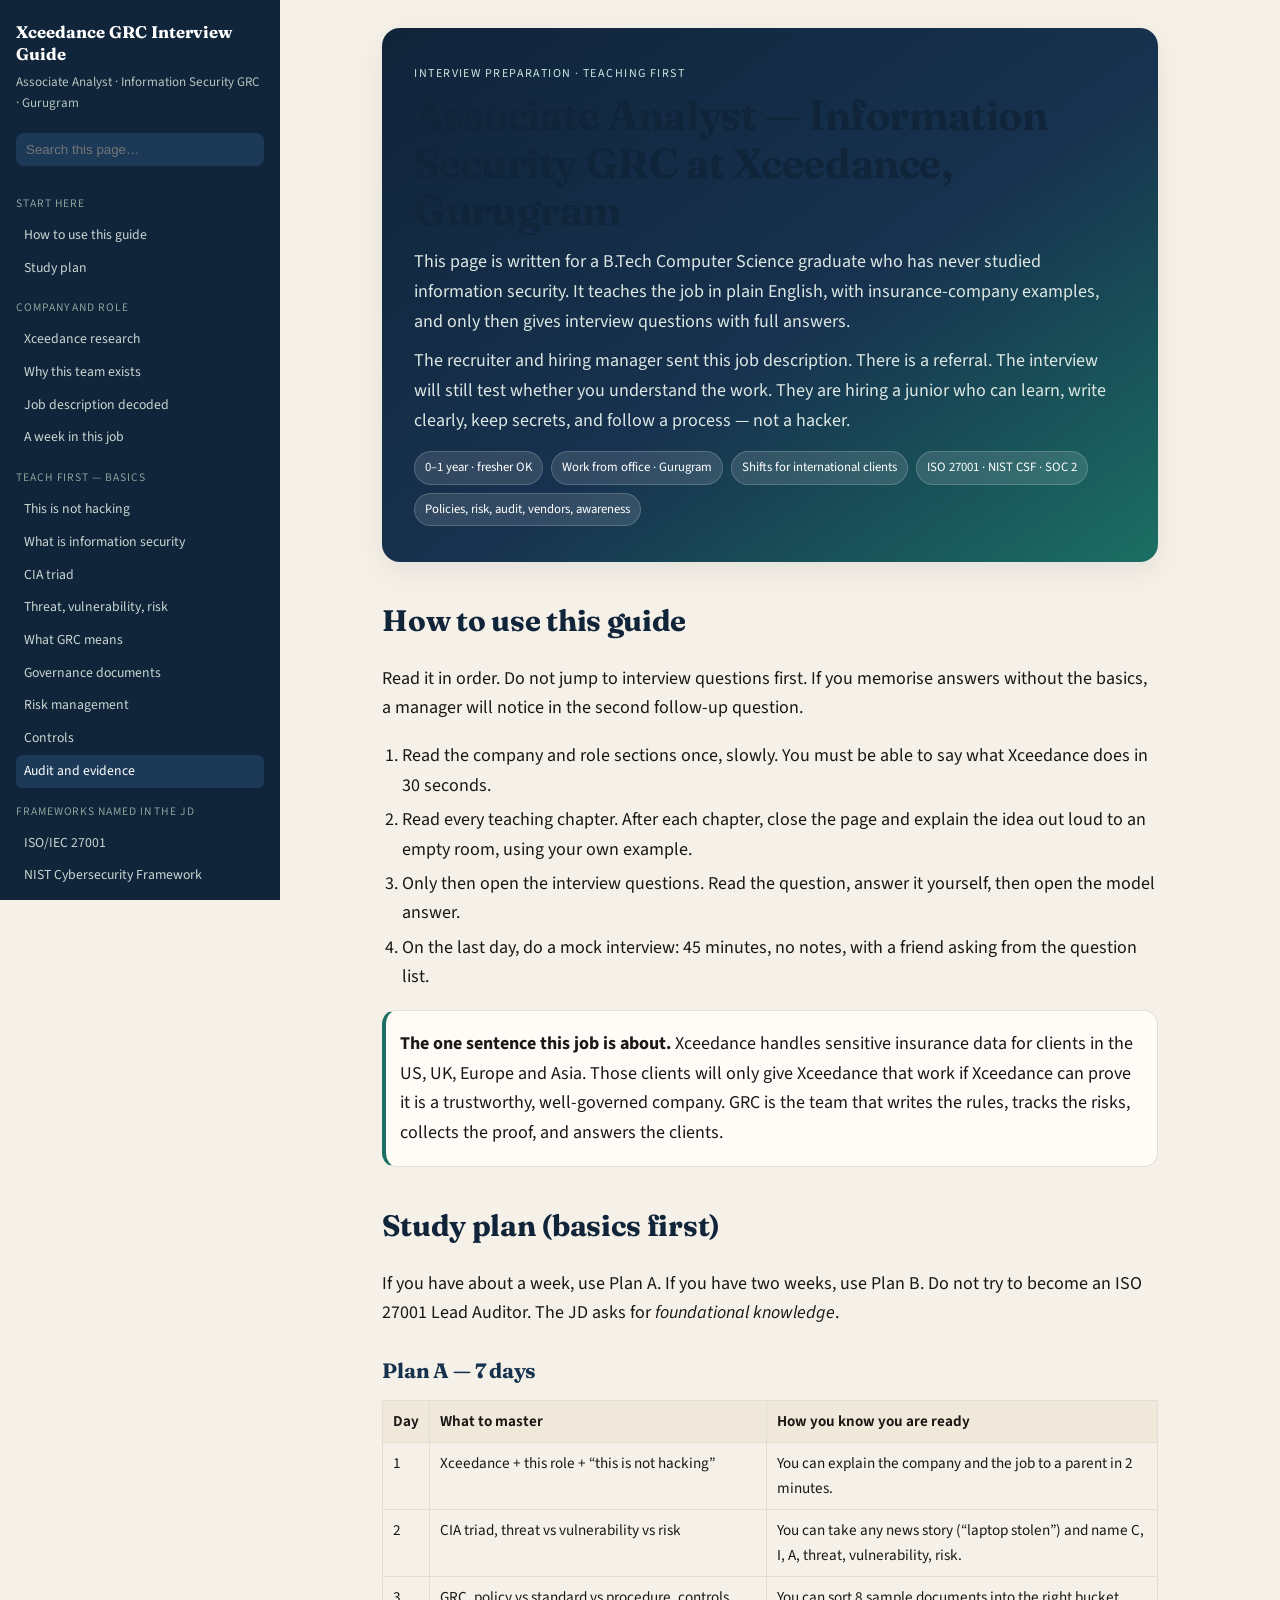
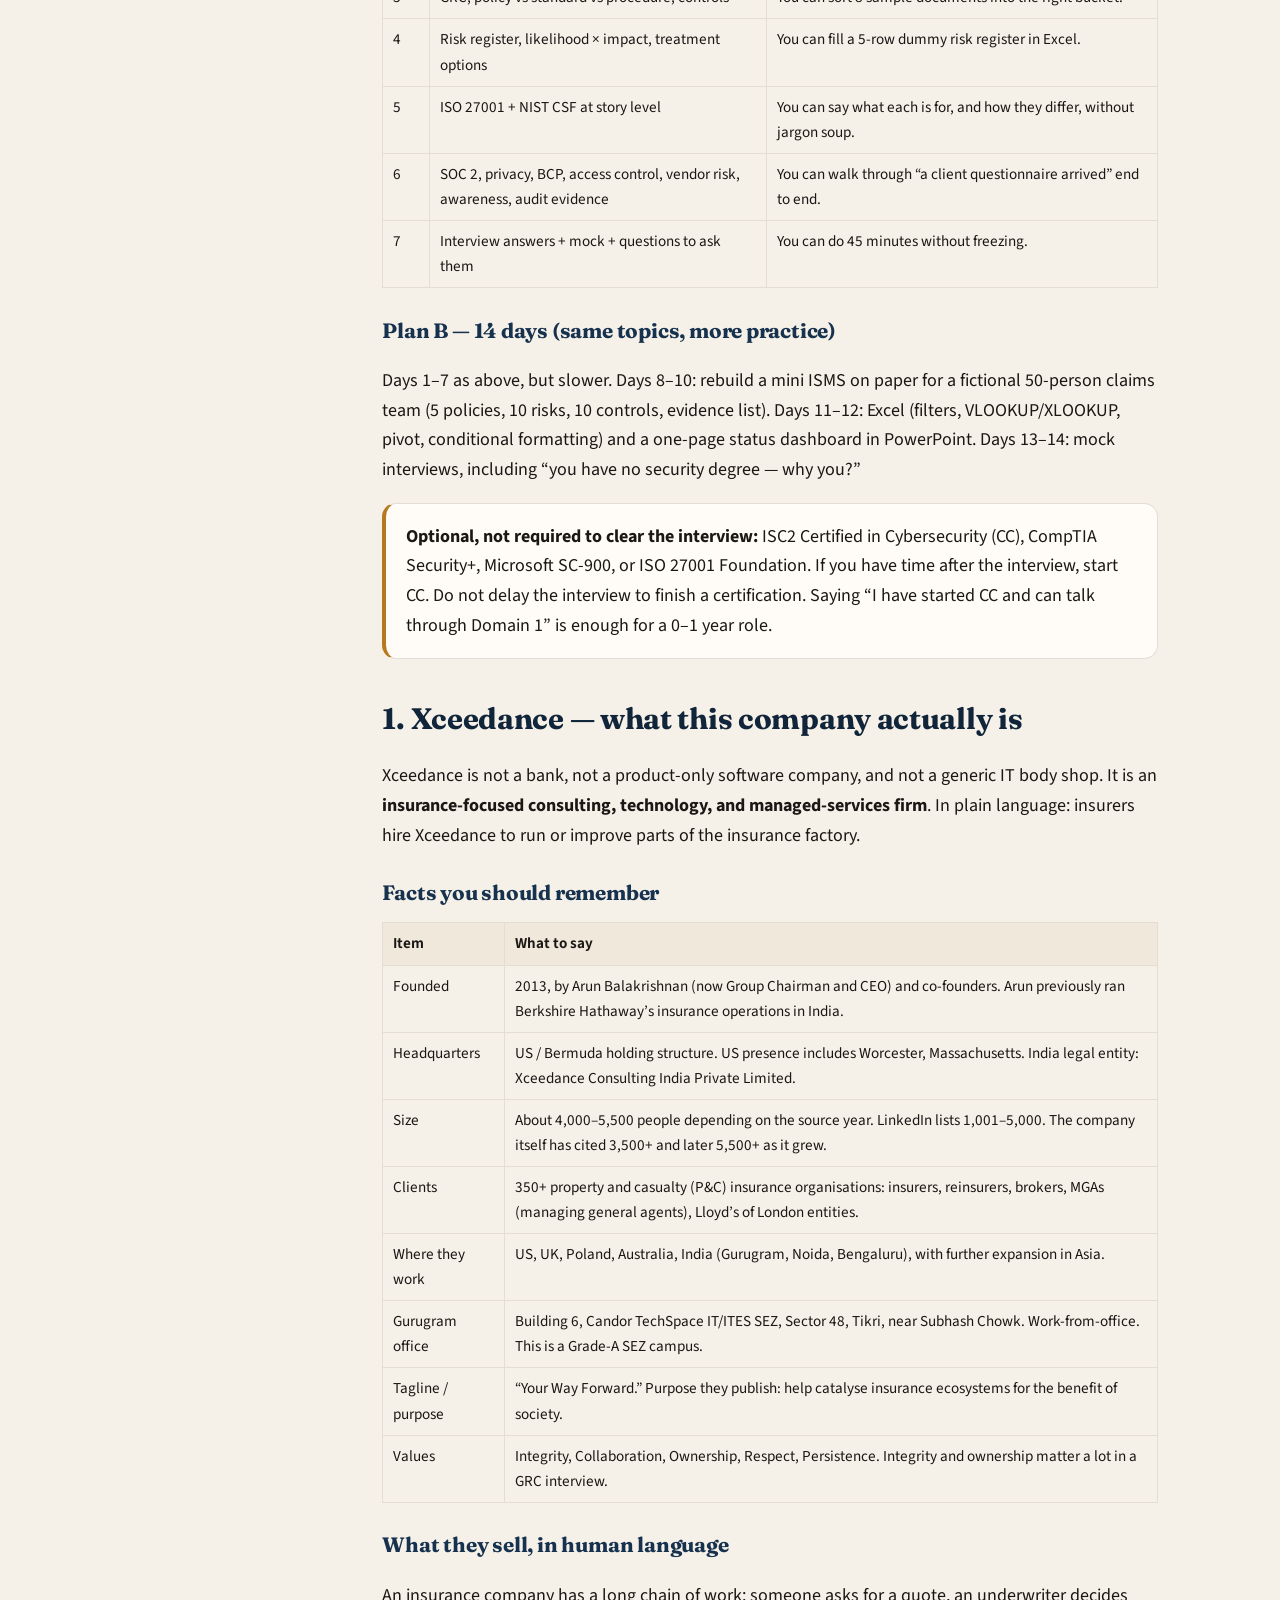
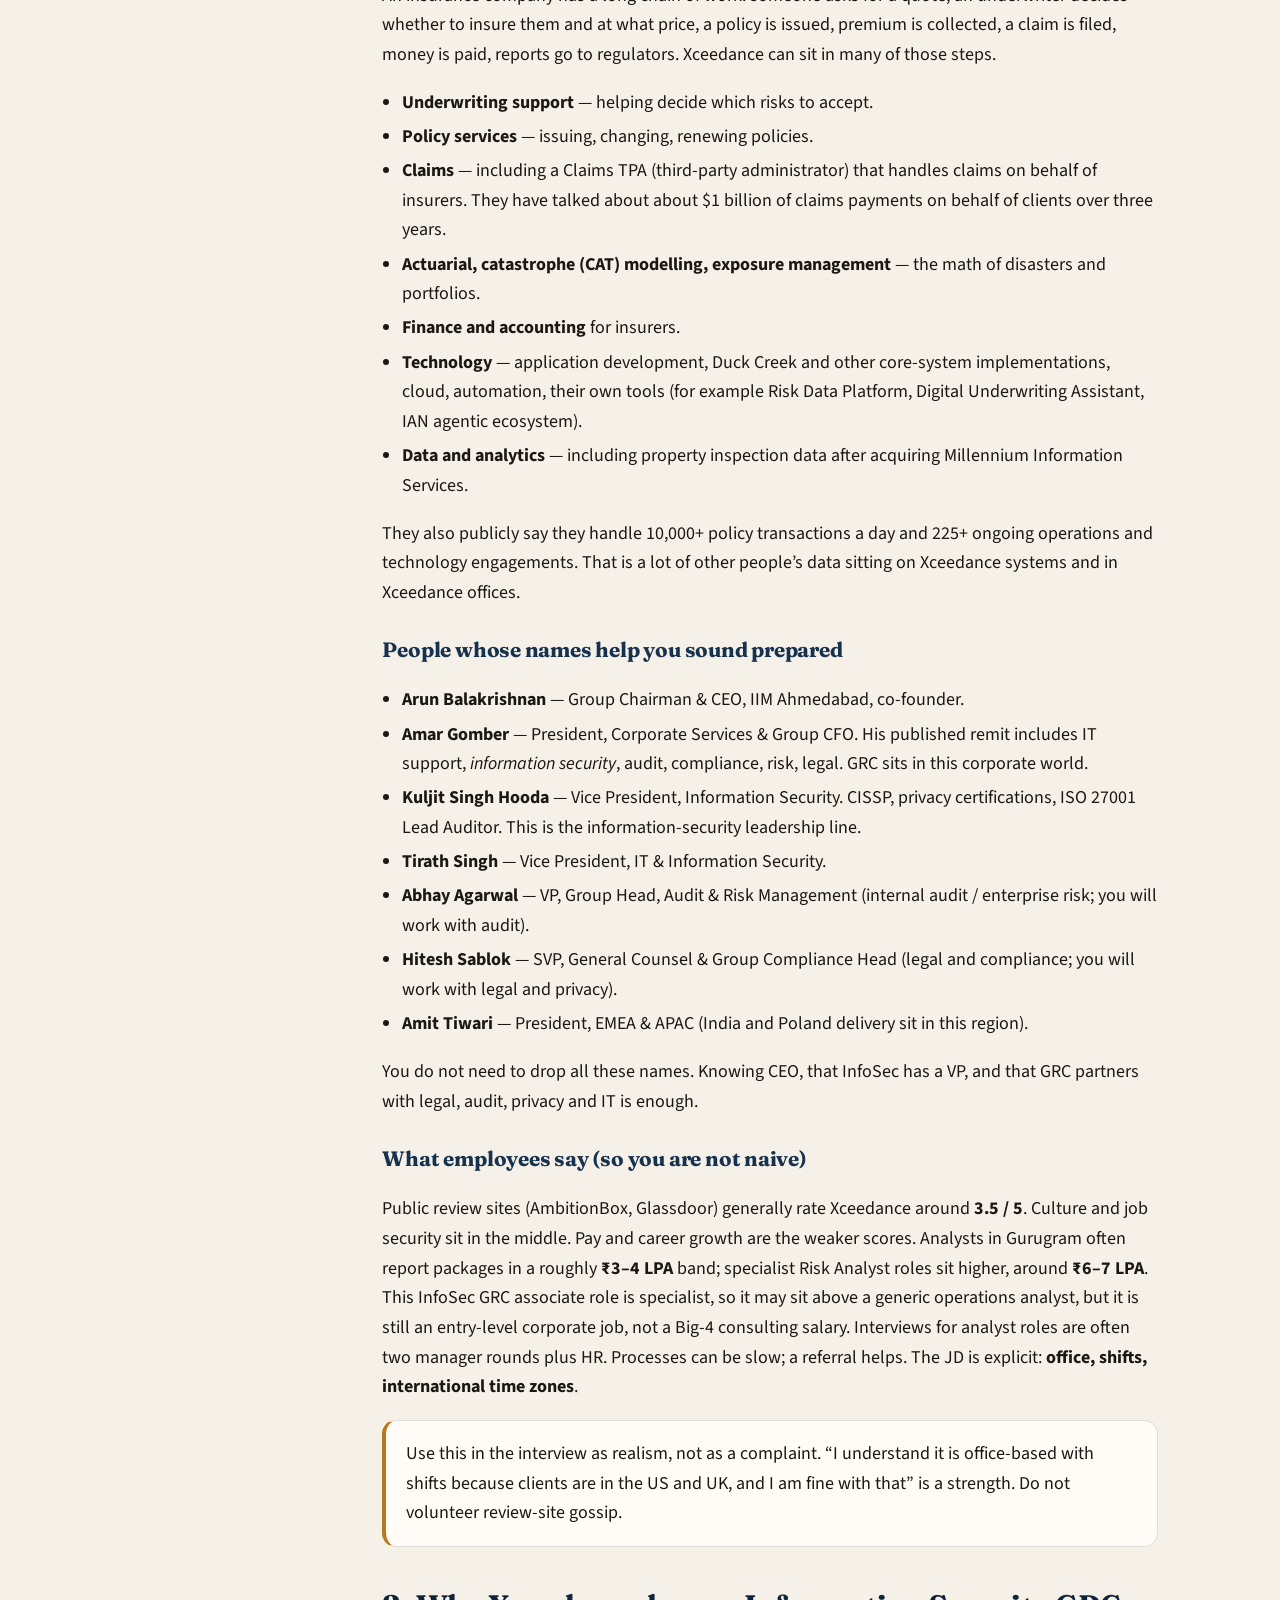
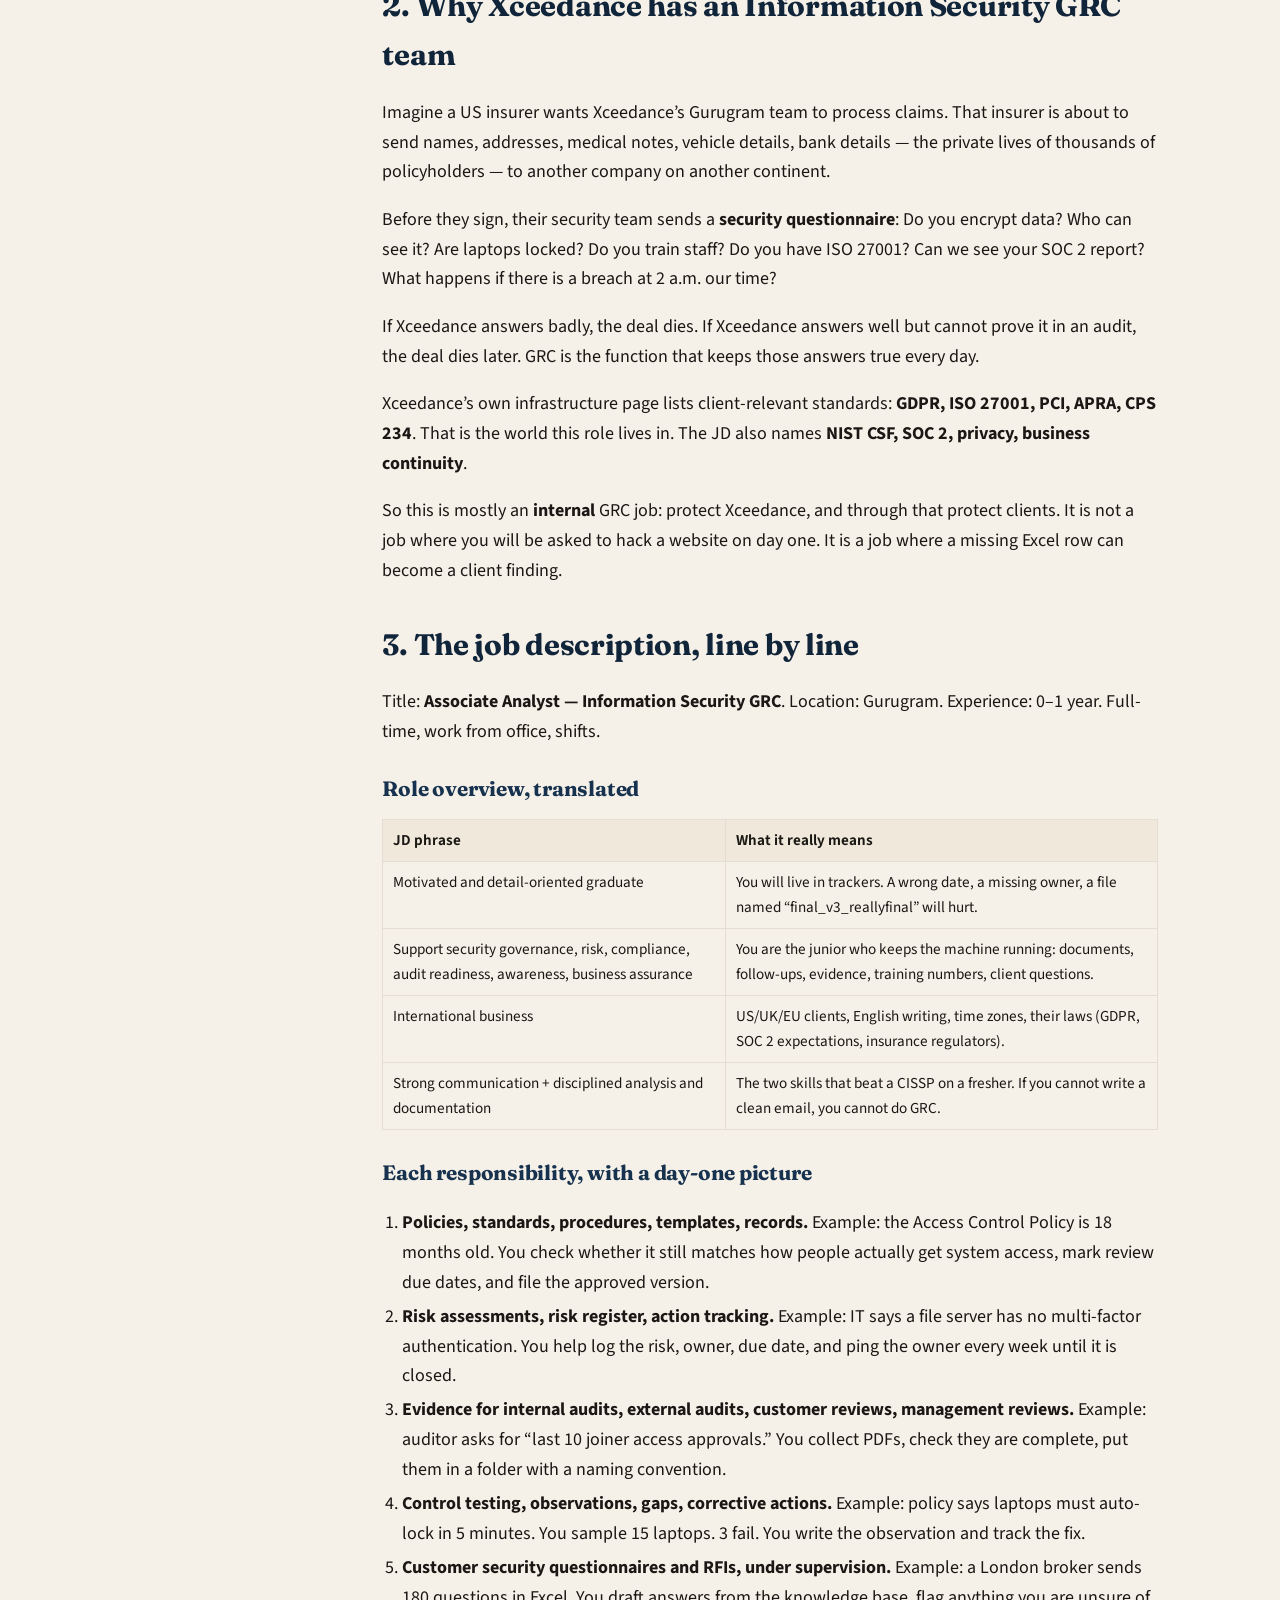
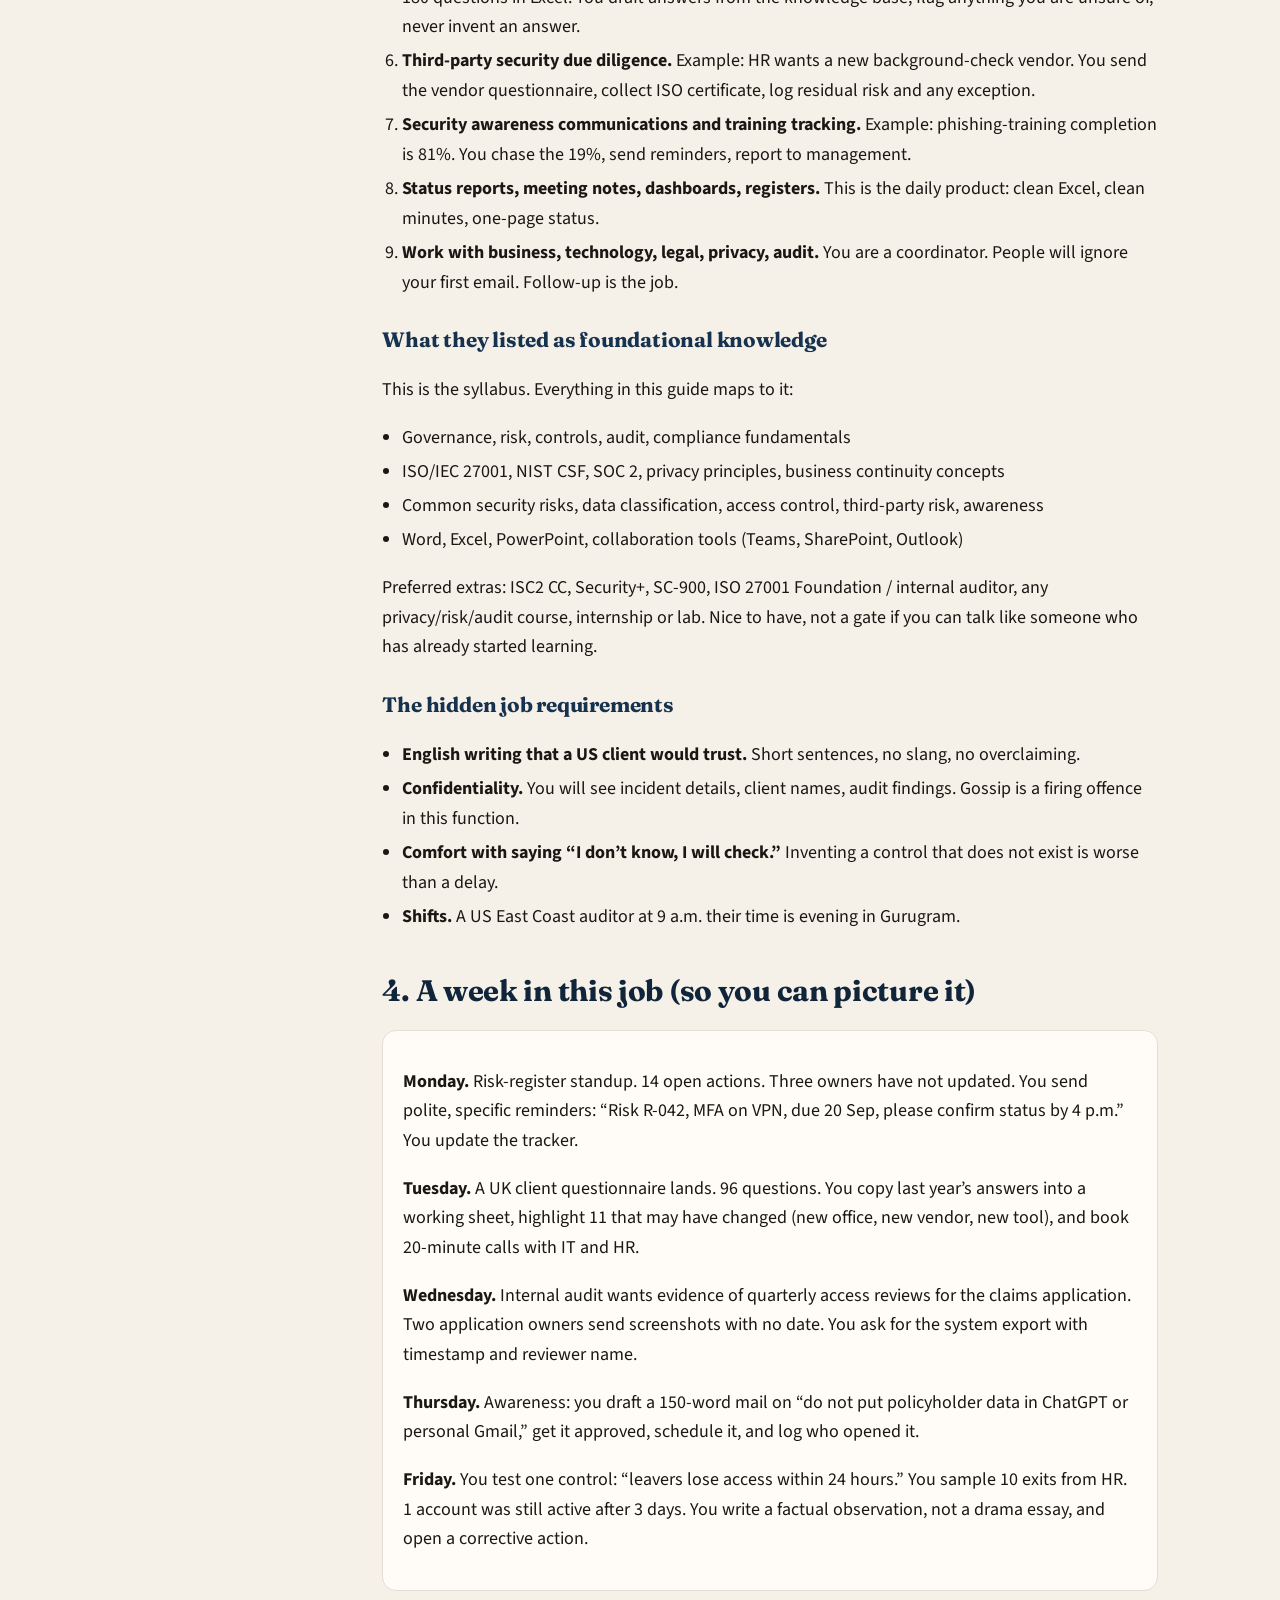
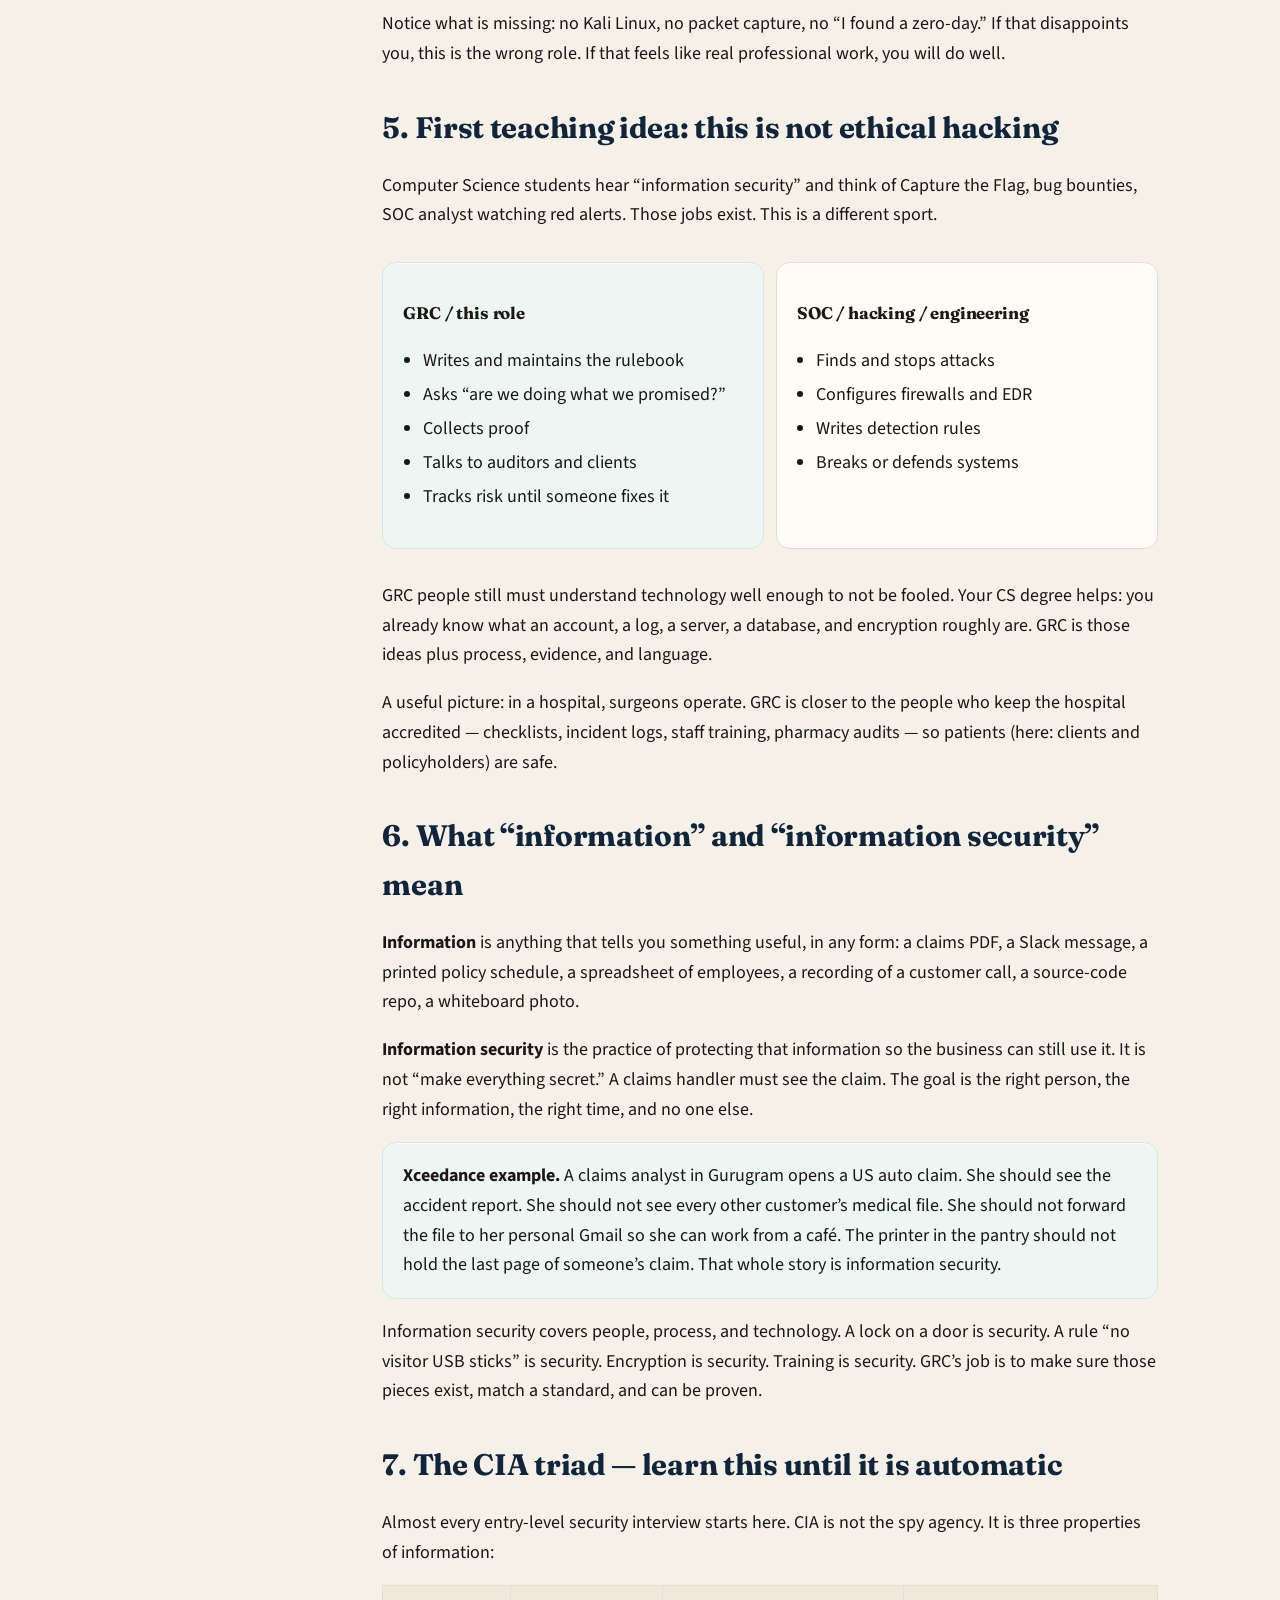
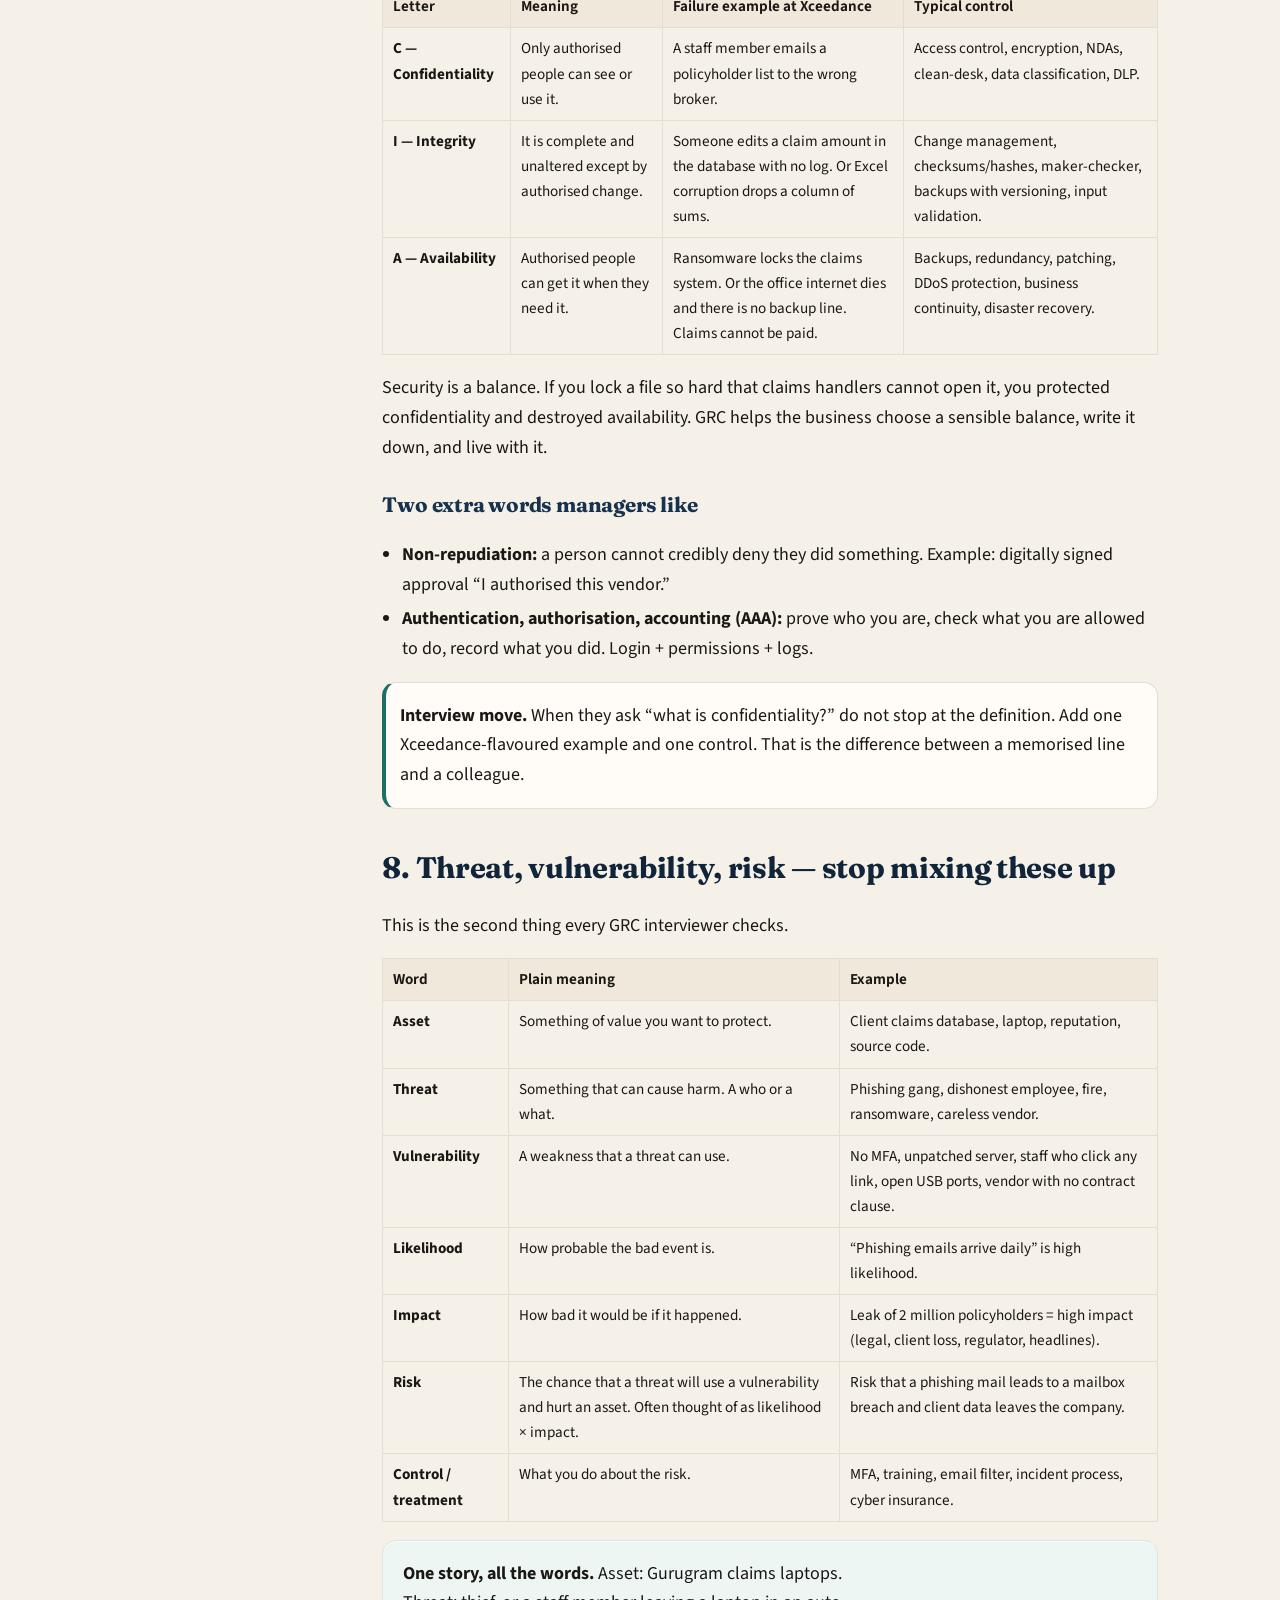
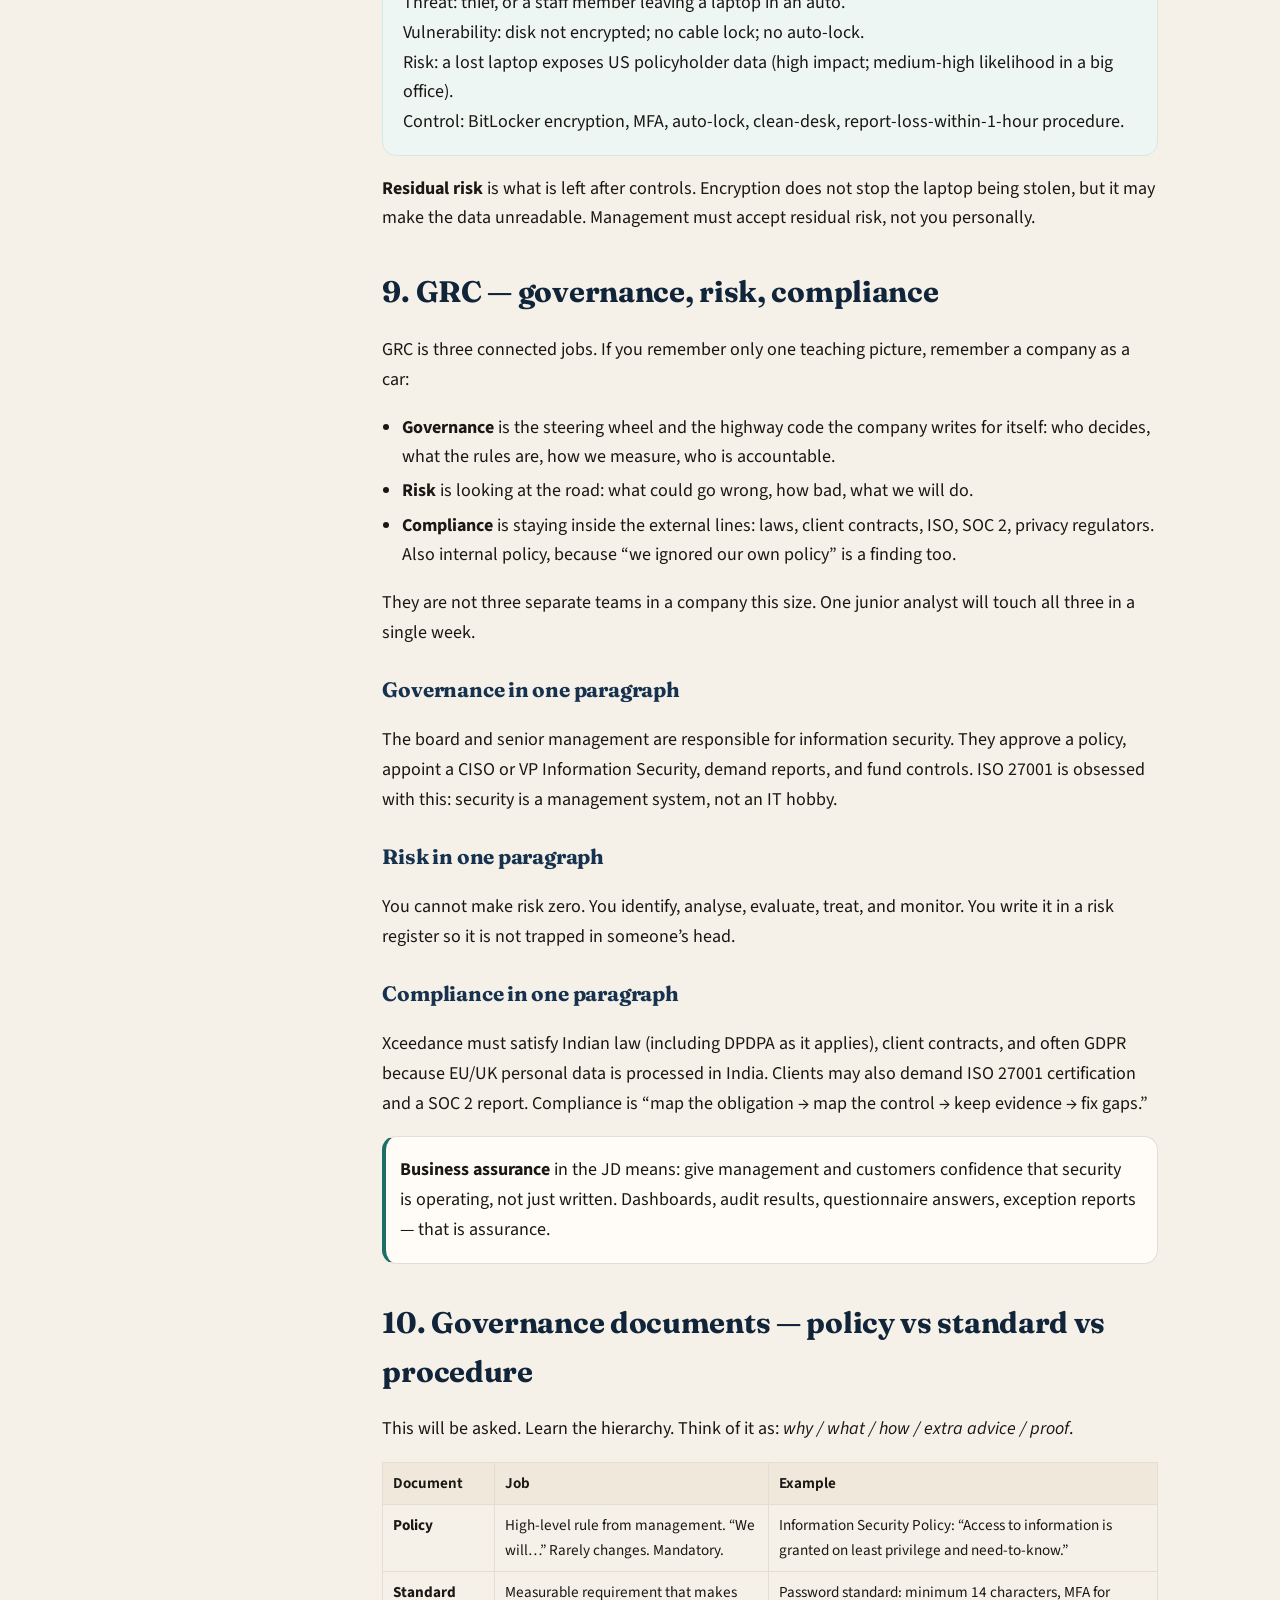
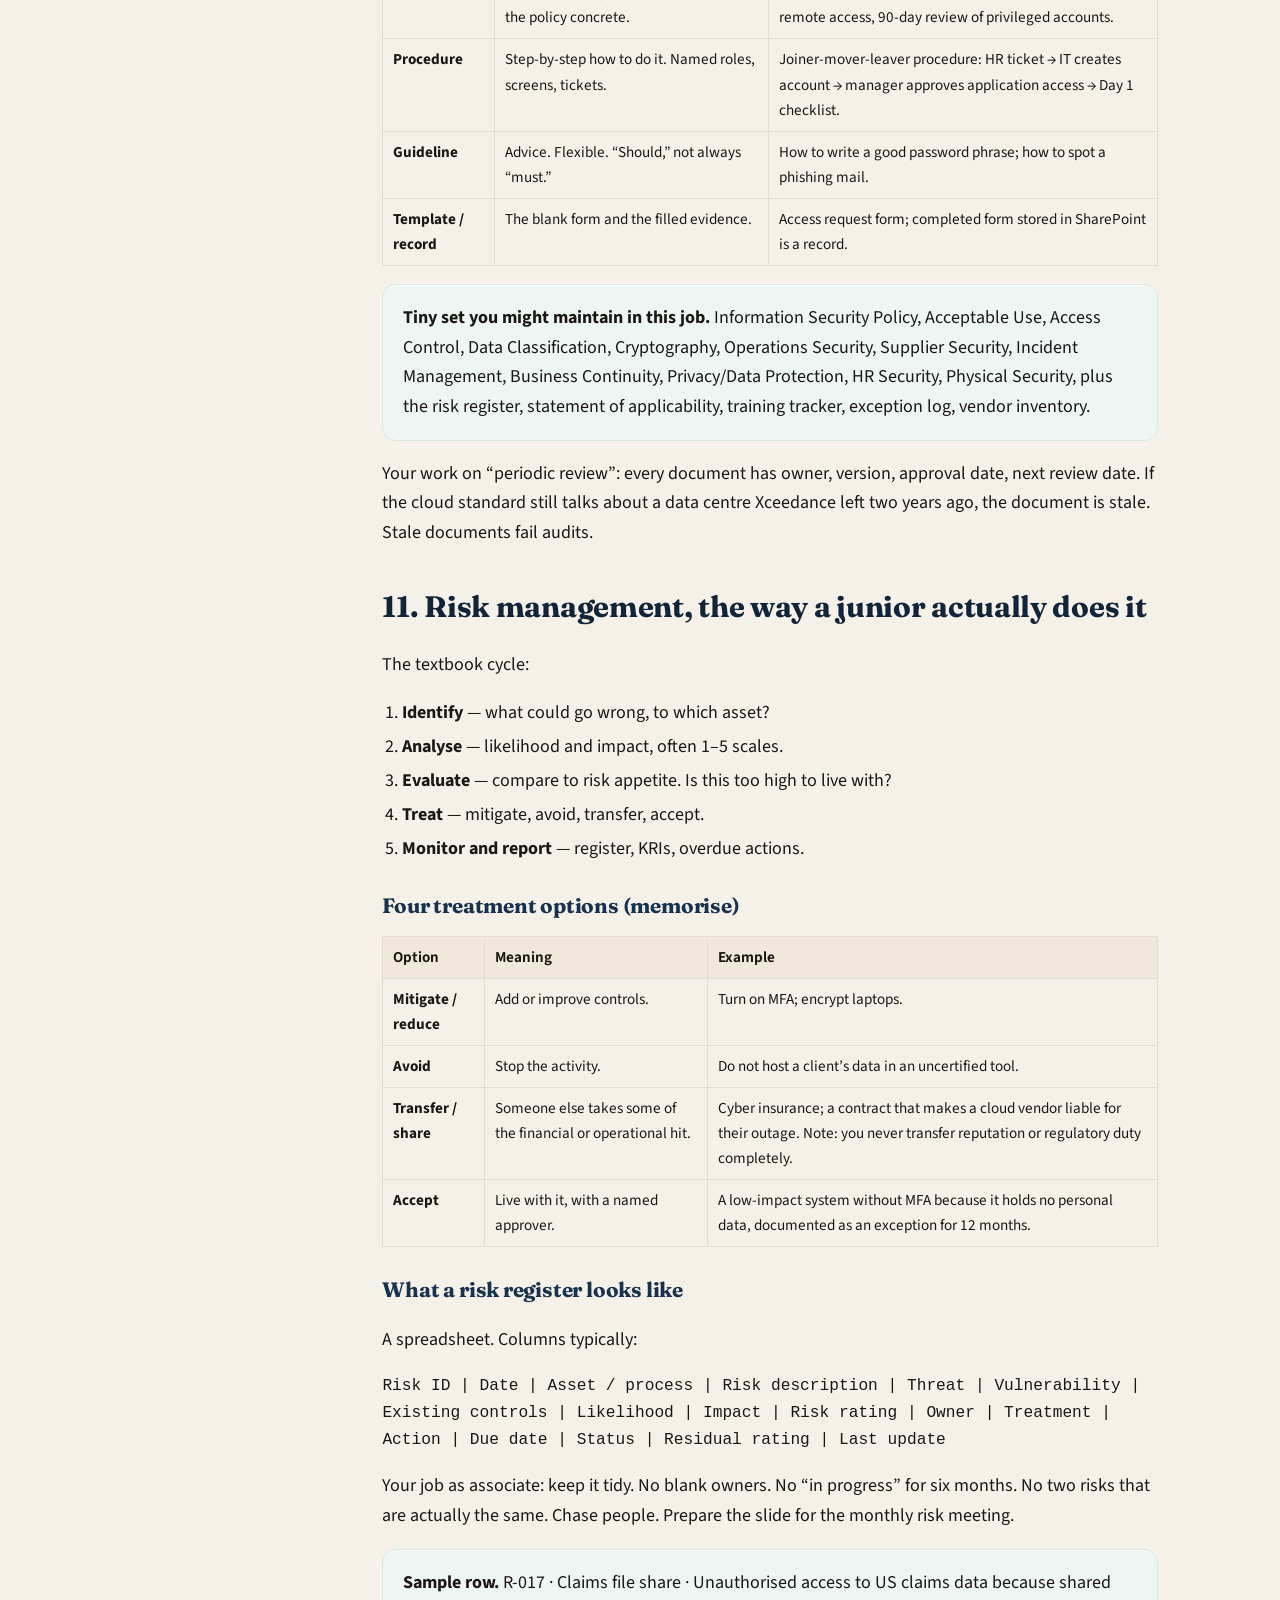
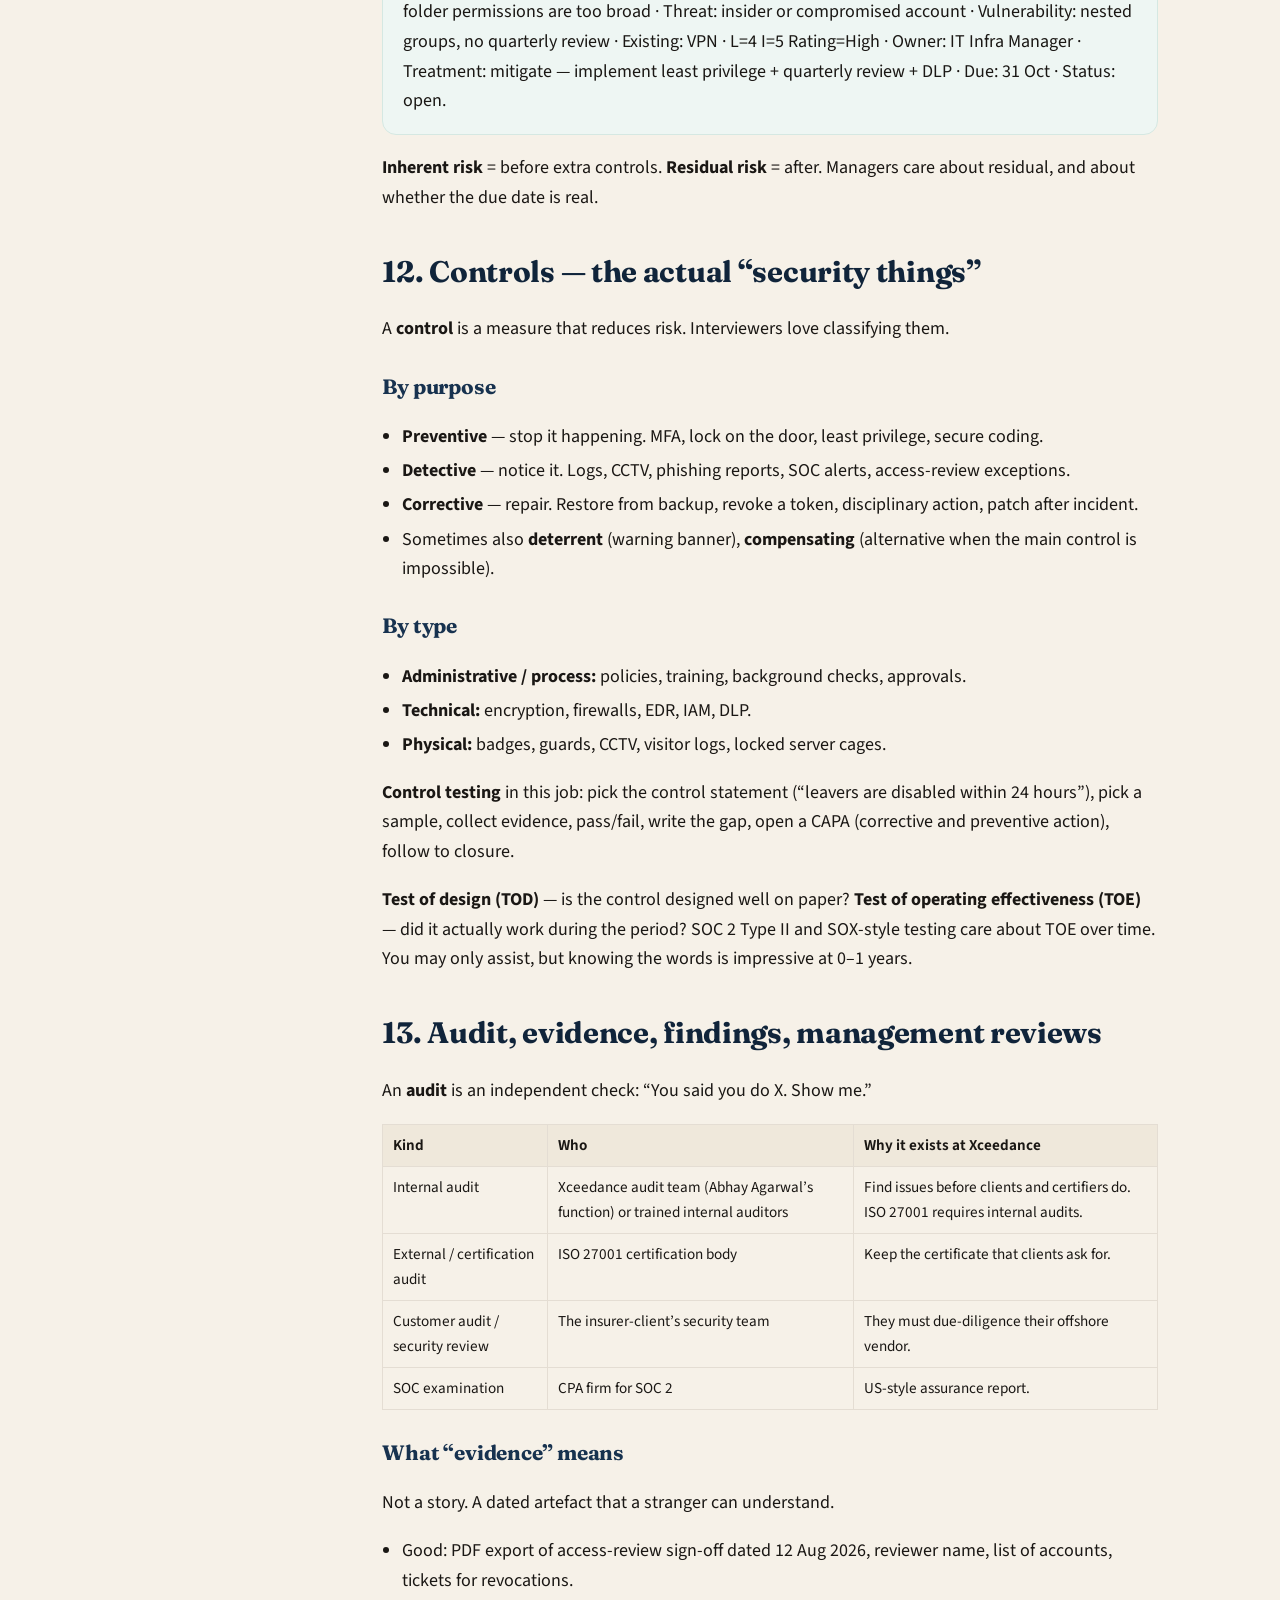
==== index.html @ 8d82adb1 "Add Xceedance InfoSec GRC interview guide for GitHub Pages" ====
<!DOCTYPE html>
<html lang="en">
<head>
<meta charset="utf-8">
<meta name="viewport" content="width=device-width, initial-scale=1">
<title>Xceedance GRC Interview Guide — Associate Analyst, Information Security</title>
<meta name="description" content="A teaching-first interview guide for Xceedance Gurugram Associate Analyst — Information Security GRC. Written for a B.Tech Computer Science graduate with no security background.">
<link rel="preconnect" href="https://fonts.googleapis.com">
<link rel="preconnect" href="https://fonts.gstatic.com" crossorigin>
<link href="https://fonts.googleapis.com/css2?family=Fraunces:opsz,wght@9..144,500;9..144,650;9..144,700&family=Source+Sans+3:ital,wght@0,400;0,500;0,600;0,700;1,400;1,500&display=swap" rel="stylesheet">
<style>
  :root {
    --ink: #1a1714;
    --muted: #5c564e;
    --line: #e4ddd3;
    --paper: #f6f1e8;
    --card: #fffcf7;
    --navy: #10243a;
    --navy-2: #17324f;
    --teal: #1b6f63;
    --teal-d: #14574d;
    --gold: #b7791f;
    --warn: #8a3b16;
    --ok: #1f6b3a;
    --chip: #eef4f2;
    --shadow: 0 10px 30px rgba(16, 36, 58, .08);
  }
  * { box-sizing: border-box; }
  html { scroll-behavior: smooth; }
  body {
    margin: 0;
    color: var(--ink);
    background: var(--paper);
    font-family: "Source Sans 3", system-ui, sans-serif;
    font-size: 18px;
    line-height: 1.65;
  }
  a { color: var(--teal-d); }
  code, .mono { font-family: ui-monospace, SFMono-Regular, Menlo, Consolas, monospace; font-size: .9em; }
  .wrap { display: grid; grid-template-columns: 280px 1fr; min-height: 100vh; }
  nav {
    position: sticky; top: 0; height: 100vh; overflow: auto;
    background: var(--navy); color: #e8efe9; padding: 22px 16px 40px;
  }
  nav h1 { font-family: Fraunces, Georgia, serif; font-size: 1.05rem; line-height: 1.3; margin: 0 0 6px; color: #fff; }
  nav p { margin: 0 0 18px; color: #b7c4c0; font-size: .82rem; }
  nav input {
    width: 100%; padding: 9px 10px; border: 0; border-radius: 8px;
    background: #1c3a58; color: #fff; margin-bottom: 14px;
  }
  nav a { display: block; color: #c9d6d1; text-decoration: none; font-size: .86rem; padding: 5px 8px; border-radius: 6px; }
  nav a:hover, nav a.active { background: #1c3a58; color: #fff; }
  nav .g { margin: 14px 0 6px; font-size: .72rem; letter-spacing: .08em; text-transform: uppercase; color: #8aa39a; }
  main { padding: 28px 8vw 80px; max-width: 980px; }
  .hero {
    background: linear-gradient(145deg, var(--navy), var(--navy-2) 55%, #1b6f63);
    color: #fff; border-radius: 18px; padding: 36px 32px; margin-bottom: 28px; box-shadow: var(--shadow);
  }
  .hero .kicker { letter-spacing: .12em; text-transform: uppercase; font-size: .75rem; color: #c9e6df; }
  .hero h2 { font-family: Fraunces, Georgia, serif; font-weight: 650; font-size: clamp(1.8rem, 4vw, 2.6rem); line-height: 1.15; margin: 8px 0 12px; }
  .hero p { color: #dce7e3; margin: 0 0 10px; }
  .chips { display: flex; flex-wrap: wrap; gap: 8px; margin-top: 16px; }
  .chip { background: rgba(255,255,255,.12); border: 1px solid rgba(255,255,255,.18); color: #fff; padding: 5px 10px; border-radius: 999px; font-size: .8rem; }
  h2, h3, h4 { font-family: Fraunces, Georgia, serif; letter-spacing: -.01em; }
  h2 { font-size: 1.85rem; margin: 2.2rem 0 .6rem; color: var(--navy); }
  h3 { font-size: 1.3rem; margin: 1.6rem 0 .45rem; color: var(--navy-2); }
  h4 { font-size: 1.05rem; margin: 1.2rem 0 .3rem; }
  section { margin-bottom: 8px; }
  .card {
    background: var(--card); border: 1px solid var(--line); border-radius: 14px;
    padding: 18px 20px; margin: 14px 0; box-shadow: 0 1px 0 rgba(255,255,255,.7) inset;
  }
  .callout { border-left: 4px solid var(--teal); padding-left: 14px; }
  .warn { border-left: 4px solid var(--gold); }
  .ex { background: #eef6f3; border: 1px solid #d5e8e2; }
  .bad { background: #fbf1ea; border: 1px solid #f0d7c7; }
  table { width: 100%; border-collapse: collapse; font-size: .95rem; margin: 12px 0 18px; }
  th, td { border: 1px solid var(--line); padding: 8px 10px; text-align: left; vertical-align: top; }
  th { background: #efe8db; font-weight: 650; }
  ul, ol { padding-left: 1.2rem; }
  li { margin: .28rem 0; }
  .qa { border: 1px solid var(--line); border-radius: 12px; background: var(--card); margin: 10px 0; overflow: hidden; }
  .qa summary { cursor: pointer; padding: 12px 16px; font-weight: 650; color: var(--navy); list-style: none; }
  .qa summary::-webkit-details-marker { display: none; }
  .qa summary:before { content: "Q  "; color: var(--teal); font-family: Fraunces, serif; }
  .qa[open] summary { border-bottom: 1px solid var(--line); background: #f3eee5; }
  .qa .a { padding: 12px 16px 16px; }
  .qa .a:before { content: "Answer"; display: block; font-size: .72rem; letter-spacing: .08em; text-transform: uppercase; color: var(--teal); margin-bottom: 6px; font-weight: 700; }
  .why { font-size: .92rem; color: var(--muted); margin-top: 8px; }
  .grid { display: grid; grid-template-columns: 1fr 1fr; gap: 12px; }
  @media (max-width: 980px) {
    .wrap { grid-template-columns: 1fr; }
    nav { position: relative; height: auto; }
    .grid { grid-template-columns: 1fr; }
    main { padding: 20px 18px 60px; }
  }
  .toc-mini a { display: inline-block; margin: 0 10px 8px 0; }
  footer { color: var(--muted); font-size: .85rem; margin-top: 40px; }
  .tag { display: inline-block; background: var(--chip); color: var(--teal-d); font-size: .75rem; font-weight: 650; padding: 2px 8px; border-radius: 999px; margin-right: 6px; }
</style>
</head>
<body>
<div class="wrap">
<nav id="toc">
  <h1>Xceedance GRC Interview Guide</h1>
  <p>Associate Analyst · Information Security GRC · Gurugram</p>
  <input id="q" type="search" placeholder="Search this page…" oninput="filterPage(this.value)">
  <div class="g">Start here</div>
  <a href="#how">How to use this guide</a>
  <a href="#plan">Study plan</a>
  <div class="g">Company and role</div>
  <a href="#company">Xceedance research</a>
  <a href="#why-grc">Why this team exists</a>
  <a href="#jd">Job description decoded</a>
  <a href="#day">A week in this job</a>
  <div class="g">Teach first — basics</div>
  <a href="#not-hacking">This is not hacking</a>
  <a href="#info">What is information security</a>
  <a href="#cia">CIA triad</a>
  <a href="#tvr">Threat, vulnerability, risk</a>
  <a href="#grc">What GRC means</a>
  <a href="#gov">Governance documents</a>
  <a href="#risk">Risk management</a>
  <a href="#controls">Controls</a>
  <a href="#audit">Audit and evidence</a>
  <div class="g">Frameworks named in the JD</div>
  <a href="#iso">ISO/IEC 27001</a>
  <a href="#nist">NIST Cybersecurity Framework</a>
  <a href="#soc2">SOC 2</a>
  <a href="#privacy">Privacy principles</a>
  <a href="#bcp">Business continuity</a>
  <div class="g">Daily GRC work</div>
  <a href="#class">Data classification</a>
  <a href="#access">Access control</a>
  <a href="#tprm">Third-party risk</a>
  <a href="#aware">Security awareness</a>
  <a href="#rfi">Questionnaires and RFIs</a>
  <a href="#excel">Excel, Word, PowerPoint</a>
  <a href="#ins">Insurance 101 for this role</a>
  <div class="g">Then interview</div>
  <a href="#intro">How to introduce yourself</a>
  <a href="#qa-company">Company questions</a>
  <a href="#qa-basics">Basics questions</a>
  <a href="#qa-frameworks">Framework questions</a>
  <a href="#qa-work">Work-scenario questions</a>
  <a href="#qa-behave">Behavioural questions</a>
  <a href="#qa-hr">HR, shifts, location</a>
  <a href="#ask">Questions you should ask</a>
  <a href="#mistakes">Mistakes to avoid</a>
  <a href="#cheat">One-page cheat sheet</a>
</nav>
<main>
<header class="hero">
  <div class="kicker">Interview preparation · teaching first</div>
  <h2>Associate Analyst — Information Security GRC at Xceedance, Gurugram</h2>
  <p>This page is written for a B.Tech Computer Science graduate who has never studied information security. It teaches the job in plain English, with insurance-company examples, and only then gives interview questions with full answers.</p>
  <p>The recruiter and hiring manager sent this job description. There is a referral. The interview will still test whether you understand the work. They are hiring a junior who can learn, write clearly, keep secrets, and follow a process — not a hacker.</p>
  <div class="chips">
    <span class="chip">0–1 year · fresher OK</span>
    <span class="chip">Work from office · Gurugram</span>
    <span class="chip">Shifts for international clients</span>
    <span class="chip">ISO 27001 · NIST CSF · SOC 2</span>
    <span class="chip">Policies, risk, audit, vendors, awareness</span>
  </div>
</header>

<section id="how">
  <h2>How to use this guide</h2>
  <p>Read it in order. Do not jump to interview questions first. If you memorise answers without the basics, a manager will notice in the second follow-up question.</p>
  <ol>
    <li>Read the company and role sections once, slowly. You must be able to say what Xceedance does in 30 seconds.</li>
    <li>Read every teaching chapter. After each chapter, close the page and explain the idea out loud to an empty room, using your own example.</li>
    <li>Only then open the interview questions. Read the question, answer it yourself, then open the model answer.</li>
    <li>On the last day, do a mock interview: 45 minutes, no notes, with a friend asking from the question list.</li>
  </ol>
  <div class="card callout">
    <strong>The one sentence this job is about.</strong>
    Xceedance handles sensitive insurance data for clients in the US, UK, Europe and Asia. Those clients will only give Xceedance that work if Xceedance can prove it is a trustworthy, well-governed company. GRC is the team that writes the rules, tracks the risks, collects the proof, and answers the clients.
  </div>
</section>

<section id="plan">
  <h2>Study plan (basics first)</h2>
  <p>If you have about a week, use Plan A. If you have two weeks, use Plan B. Do not try to become an ISO 27001 Lead Auditor. The JD asks for <em>foundational knowledge</em>.</p>
  <h3>Plan A — 7 days</h3>
  <table>
    <tr><th>Day</th><th>What to master</th><th>How you know you are ready</th></tr>
    <tr><td>1</td><td>Xceedance + this role + “this is not hacking”</td><td>You can explain the company and the job to a parent in 2 minutes.</td></tr>
    <tr><td>2</td><td>CIA triad, threat vs vulnerability vs risk</td><td>You can take any news story (“laptop stolen”) and name C, I, A, threat, vulnerability, risk.</td></tr>
    <tr><td>3</td><td>GRC, policy vs standard vs procedure, controls</td><td>You can sort 8 sample documents into the right bucket.</td></tr>
    <tr><td>4</td><td>Risk register, likelihood × impact, treatment options</td><td>You can fill a 5-row dummy risk register in Excel.</td></tr>
    <tr><td>5</td><td>ISO 27001 + NIST CSF at story level</td><td>You can say what each is for, and how they differ, without jargon soup.</td></tr>
    <tr><td>6</td><td>SOC 2, privacy, BCP, access control, vendor risk, awareness, audit evidence</td><td>You can walk through “a client questionnaire arrived” end to end.</td></tr>
    <tr><td>7</td><td>Interview answers + mock + questions to ask them</td><td>You can do 45 minutes without freezing.</td></tr>
  </table>
  <h3>Plan B — 14 days (same topics, more practice)</h3>
  <p>Days 1–7 as above, but slower. Days 8–10: rebuild a mini ISMS on paper for a fictional 50-person claims team (5 policies, 10 risks, 10 controls, evidence list). Days 11–12: Excel (filters, VLOOKUP/XLOOKUP, pivot, conditional formatting) and a one-page status dashboard in PowerPoint. Days 13–14: mock interviews, including “you have no security degree — why you?”</p>
  <div class="card warn">
    <strong>Optional, not required to clear the interview:</strong> ISC2 Certified in Cybersecurity (CC), CompTIA Security+, Microsoft SC-900, or ISO 27001 Foundation. If you have time after the interview, start CC. Do not delay the interview to finish a certification. Saying “I have started CC and can talk through Domain 1” is enough for a 0–1 year role.
  </div>
</section>

<section id="company">
  <h2>1. Xceedance — what this company actually is</h2>
  <p>Xceedance is not a bank, not a product-only software company, and not a generic IT body shop. It is an <strong>insurance-focused consulting, technology, and managed-services firm</strong>. In plain language: insurers hire Xceedance to run or improve parts of the insurance factory.</p>

  <h3>Facts you should remember</h3>
  <table>
    <tr><th>Item</th><th>What to say</th></tr>
    <tr><td>Founded</td><td>2013, by Arun Balakrishnan (now Group Chairman and CEO) and co-founders. Arun previously ran Berkshire Hathaway’s insurance operations in India.</td></tr>
    <tr><td>Headquarters</td><td>US / Bermuda holding structure. US presence includes Worcester, Massachusetts. India legal entity: Xceedance Consulting India Private Limited.</td></tr>
    <tr><td>Size</td><td>About 4,000–5,500 people depending on the source year. LinkedIn lists 1,001–5,000. The company itself has cited 3,500+ and later 5,500+ as it grew.</td></tr>
    <tr><td>Clients</td><td>350+ property and casualty (P&amp;C) insurance organisations: insurers, reinsurers, brokers, MGAs (managing general agents), Lloyd’s of London entities.</td></tr>
    <tr><td>Where they work</td><td>US, UK, Poland, Australia, India (Gurugram, Noida, Bengaluru), with further expansion in Asia.</td></tr>
    <tr><td>Gurugram office</td><td>Building 6, Candor TechSpace IT/ITES SEZ, Sector 48, Tikri, near Subhash Chowk. Work-from-office. This is a Grade-A SEZ campus.</td></tr>
    <tr><td>Tagline / purpose</td><td>“Your Way Forward.” Purpose they publish: help catalyse insurance ecosystems for the benefit of society.</td></tr>
    <tr><td>Values</td><td>Integrity, Collaboration, Ownership, Respect, Persistence. Integrity and ownership matter a lot in a GRC interview.</td></tr>
  </table>

  <h3>What they sell, in human language</h3>
  <p>An insurance company has a long chain of work: someone asks for a quote, an underwriter decides whether to insure them and at what price, a policy is issued, premium is collected, a claim is filed, money is paid, reports go to regulators. Xceedance can sit in many of those steps.</p>
  <ul>
    <li><strong>Underwriting support</strong> — helping decide which risks to accept.</li>
    <li><strong>Policy services</strong> — issuing, changing, renewing policies.</li>
    <li><strong>Claims</strong> — including a Claims TPA (third-party administrator) that handles claims on behalf of insurers. They have talked about about $1 billion of claims payments on behalf of clients over three years.</li>
    <li><strong>Actuarial, catastrophe (CAT) modelling, exposure management</strong> — the math of disasters and portfolios.</li>
    <li><strong>Finance and accounting</strong> for insurers.</li>
    <li><strong>Technology</strong> — application development, Duck Creek and other core-system implementations, cloud, automation, their own tools (for example Risk Data Platform, Digital Underwriting Assistant, IAN agentic ecosystem).</li>
    <li><strong>Data and analytics</strong> — including property inspection data after acquiring Millennium Information Services.</li>
  </ul>
  <p>They also publicly say they handle 10,000+ policy transactions a day and 225+ ongoing operations and technology engagements. That is a lot of other people’s data sitting on Xceedance systems and in Xceedance offices.</p>

  <h3>People whose names help you sound prepared</h3>
  <ul>
    <li><strong>Arun Balakrishnan</strong> — Group Chairman &amp; CEO, IIM Ahmedabad, co-founder.</li>
    <li><strong>Amar Gomber</strong> — President, Corporate Services &amp; Group CFO. His published remit includes IT support, <em>information security</em>, audit, compliance, risk, legal. GRC sits in this corporate world.</li>
    <li><strong>Kuljit Singh Hooda</strong> — Vice President, Information Security. CISSP, privacy certifications, ISO 27001 Lead Auditor. This is the information-security leadership line.</li>
    <li><strong>Tirath Singh</strong> — Vice President, IT &amp; Information Security.</li>
    <li><strong>Abhay Agarwal</strong> — VP, Group Head, Audit &amp; Risk Management (internal audit / enterprise risk; you will work with audit).</li>
    <li><strong>Hitesh Sablok</strong> — SVP, General Counsel &amp; Group Compliance Head (legal and compliance; you will work with legal and privacy).</li>
    <li><strong>Amit Tiwari</strong> — President, EMEA &amp; APAC (India and Poland delivery sit in this region).</li>
  </ul>
  <p>You do not need to drop all these names. Knowing CEO, that InfoSec has a VP, and that GRC partners with legal, audit, privacy and IT is enough.</p>

  <h3>What employees say (so you are not naive)</h3>
  <p>Public review sites (AmbitionBox, Glassdoor) generally rate Xceedance around <strong>3.5 / 5</strong>. Culture and job security sit in the middle. Pay and career growth are the weaker scores. Analysts in Gurugram often report packages in a roughly <strong>₹3–4 LPA</strong> band; specialist Risk Analyst roles sit higher, around <strong>₹6–7 LPA</strong>. This InfoSec GRC associate role is specialist, so it may sit above a generic operations analyst, but it is still an entry-level corporate job, not a Big-4 consulting salary. Interviews for analyst roles are often two manager rounds plus HR. Processes can be slow; a referral helps. The JD is explicit: <strong>office, shifts, international time zones</strong>.</p>
  <div class="card warn">
    Use this in the interview as realism, not as a complaint. “I understand it is office-based with shifts because clients are in the US and UK, and I am fine with that” is a strength. Do not volunteer review-site gossip.
  </div>
</section>

<section id="why-grc">
  <h2>2. Why Xceedance has an Information Security GRC team</h2>
  <p>Imagine a US insurer wants Xceedance’s Gurugram team to process claims. That insurer is about to send names, addresses, medical notes, vehicle details, bank details — the private lives of thousands of policyholders — to another company on another continent.</p>
  <p>Before they sign, their security team sends a <strong>security questionnaire</strong>: Do you encrypt data? Who can see it? Are laptops locked? Do you train staff? Do you have ISO 27001? Can we see your SOC 2 report? What happens if there is a breach at 2 a.m. our time?</p>
  <p>If Xceedance answers badly, the deal dies. If Xceedance answers well but cannot prove it in an audit, the deal dies later. GRC is the function that keeps those answers true every day.</p>
  <p>Xceedance’s own infrastructure page lists client-relevant standards: <strong>GDPR, ISO 27001, PCI, APRA, CPS 234</strong>. That is the world this role lives in. The JD also names <strong>NIST CSF, SOC 2, privacy, business continuity</strong>.</p>
  <p>So this is mostly an <strong>internal</strong> GRC job: protect Xceedance, and through that protect clients. It is not a job where you will be asked to hack a website on day one. It is a job where a missing Excel row can become a client finding.</p>
</section>

<section id="jd">
  <h2>3. The job description, line by line</h2>
  <p>Title: <strong>Associate Analyst — Information Security GRC</strong>. Location: Gurugram. Experience: 0–1 year. Full-time, work from office, shifts.</p>

  <h3>Role overview, translated</h3>
  <table>
    <tr><th>JD phrase</th><th>What it really means</th></tr>
    <tr><td>Motivated and detail-oriented graduate</td><td>You will live in trackers. A wrong date, a missing owner, a file named “final_v3_reallyfinal” will hurt.</td></tr>
    <tr><td>Support security governance, risk, compliance, audit readiness, awareness, business assurance</td><td>You are the junior who keeps the machine running: documents, follow-ups, evidence, training numbers, client questions.</td></tr>
    <tr><td>International business</td><td>US/UK/EU clients, English writing, time zones, their laws (GDPR, SOC 2 expectations, insurance regulators).</td></tr>
    <tr><td>Strong communication + disciplined analysis and documentation</td><td>The two skills that beat a CISSP on a fresher. If you cannot write a clean email, you cannot do GRC.</td></tr>
  </table>

  <h3>Each responsibility, with a day-one picture</h3>
  <ol>
    <li><strong>Policies, standards, procedures, templates, records.</strong> Example: the Access Control Policy is 18 months old. You check whether it still matches how people actually get system access, mark review due dates, and file the approved version.</li>
    <li><strong>Risk assessments, risk register, action tracking.</strong> Example: IT says a file server has no multi-factor authentication. You help log the risk, owner, due date, and ping the owner every week until it is closed.</li>
    <li><strong>Evidence for internal audits, external audits, customer reviews, management reviews.</strong> Example: auditor asks for “last 10 joiner access approvals.” You collect PDFs, check they are complete, put them in a folder with a naming convention.</li>
    <li><strong>Control testing, observations, gaps, corrective actions.</strong> Example: policy says laptops must auto-lock in 5 minutes. You sample 15 laptops. 3 fail. You write the observation and track the fix.</li>
    <li><strong>Customer security questionnaires and RFIs, under supervision.</strong> Example: a London broker sends 180 questions in Excel. You draft answers from the knowledge base, flag anything you are unsure of, never invent an answer.</li>
    <li><strong>Third-party security due diligence.</strong> Example: HR wants a new background-check vendor. You send the vendor questionnaire, collect ISO certificate, log residual risk and any exception.</li>
    <li><strong>Security awareness communications and training tracking.</strong> Example: phishing-training completion is 81%. You chase the 19%, send reminders, report to management.</li>
    <li><strong>Status reports, meeting notes, dashboards, registers.</strong> This is the daily product: clean Excel, clean minutes, one-page status.</li>
    <li><strong>Work with business, technology, legal, privacy, audit.</strong> You are a coordinator. People will ignore your first email. Follow-up is the job.</li>
  </ol>

  <h3>What they listed as foundational knowledge</h3>
  <p>This is the syllabus. Everything in this guide maps to it:</p>
  <ul>
    <li>Governance, risk, controls, audit, compliance fundamentals</li>
    <li>ISO/IEC 27001, NIST CSF, SOC 2, privacy principles, business continuity concepts</li>
    <li>Common security risks, data classification, access control, third-party risk, awareness</li>
    <li>Word, Excel, PowerPoint, collaboration tools (Teams, SharePoint, Outlook)</li>
  </ul>
  <p>Preferred extras: ISC2 CC, Security+, SC-900, ISO 27001 Foundation / internal auditor, any privacy/risk/audit course, internship or lab. Nice to have, not a gate if you can talk like someone who has already started learning.</p>

  <h3>The hidden job requirements</h3>
  <ul>
    <li><strong>English writing that a US client would trust.</strong> Short sentences, no slang, no overclaiming.</li>
    <li><strong>Confidentiality.</strong> You will see incident details, client names, audit findings. Gossip is a firing offence in this function.</li>
    <li><strong>Comfort with saying “I don’t know, I will check.”</strong> Inventing a control that does not exist is worse than a delay.</li>
    <li><strong>Shifts.</strong> A US East Coast auditor at 9 a.m. their time is evening in Gurugram.</li>
  </ul>
</section>

<section id="day">
  <h2>4. A week in this job (so you can picture it)</h2>
  <div class="card">
    <p><strong>Monday.</strong> Risk-register standup. 14 open actions. Three owners have not updated. You send polite, specific reminders: “Risk R-042, MFA on VPN, due 20 Sep, please confirm status by 4 p.m.” You update the tracker.</p>
    <p><strong>Tuesday.</strong> A UK client questionnaire lands. 96 questions. You copy last year’s answers into a working sheet, highlight 11 that may have changed (new office, new vendor, new tool), and book 20-minute calls with IT and HR.</p>
    <p><strong>Wednesday.</strong> Internal audit wants evidence of quarterly access reviews for the claims application. Two application owners send screenshots with no date. You ask for the system export with timestamp and reviewer name.</p>
    <p><strong>Thursday.</strong> Awareness: you draft a 150-word mail on “do not put policyholder data in ChatGPT or personal Gmail,” get it approved, schedule it, and log who opened it.</p>
    <p><strong>Friday.</strong> You test one control: “leavers lose access within 24 hours.” You sample 10 exits from HR. 1 account was still active after 3 days. You write a factual observation, not a drama essay, and open a corrective action.</p>
  </div>
  <p>Notice what is missing: no Kali Linux, no packet capture, no “I found a zero-day.” If that disappoints you, this is the wrong role. If that feels like real professional work, you will do well.</p>
</section>

<section id="not-hacking">
  <h2>5. First teaching idea: this is not ethical hacking</h2>
  <p>Computer Science students hear “information security” and think of Capture the Flag, bug bounties, SOC analyst watching red alerts. Those jobs exist. This is a different sport.</p>
  <div class="grid">
    <div class="card ex">
      <h4>GRC / this role</h4>
      <ul>
        <li>Writes and maintains the rulebook</li>
        <li>Asks “are we doing what we promised?”</li>
        <li>Collects proof</li>
        <li>Talks to auditors and clients</li>
        <li>Tracks risk until someone fixes it</li>
      </ul>
    </div>
    <div class="card">
      <h4>SOC / hacking / engineering</h4>
      <ul>
        <li>Finds and stops attacks</li>
        <li>Configures firewalls and EDR</li>
        <li>Writes detection rules</li>
        <li>Breaks or defends systems</li>
      </ul>
    </div>
  </div>
  <p>GRC people still must understand technology well enough to not be fooled. Your CS degree helps: you already know what an account, a log, a server, a database, and encryption roughly are. GRC is those ideas plus process, evidence, and language.</p>
  <p>A useful picture: in a hospital, surgeons operate. GRC is closer to the people who keep the hospital accredited — checklists, incident logs, staff training, pharmacy audits — so patients (here: clients and policyholders) are safe.</p>
</section>

<section id="info">
  <h2>6. What “information” and “information security” mean</h2>
  <p><strong>Information</strong> is anything that tells you something useful, in any form: a claims PDF, a Slack message, a printed policy schedule, a spreadsheet of employees, a recording of a customer call, a source-code repo, a whiteboard photo.</p>
  <p><strong>Information security</strong> is the practice of protecting that information so the business can still use it. It is not “make everything secret.” A claims handler must see the claim. The goal is the right person, the right information, the right time, and no one else.</p>
  <div class="card ex">
    <strong>Xceedance example.</strong> A claims analyst in Gurugram opens a US auto claim. She should see the accident report. She should not see every other customer’s medical file. She should not forward the file to her personal Gmail so she can work from a café. The printer in the pantry should not hold the last page of someone’s claim. That whole story is information security.
  </div>
  <p>Information security covers people, process, and technology. A lock on a door is security. A rule “no visitor USB sticks” is security. Encryption is security. Training is security. GRC’s job is to make sure those pieces exist, match a standard, and can be proven.</p>
</section>

<section id="cia">
  <h2>7. The CIA triad — learn this until it is automatic</h2>
  <p>Almost every entry-level security interview starts here. CIA is not the spy agency. It is three properties of information:</p>
  <table>
    <tr><th>Letter</th><th>Meaning</th><th>Failure example at Xceedance</th><th>Typical control</th></tr>
    <tr><td><strong>C — Confidentiality</strong></td><td>Only authorised people can see or use it.</td><td>A staff member emails a policyholder list to the wrong broker.</td><td>Access control, encryption, NDAs, clean-desk, data classification, DLP.</td></tr>
    <tr><td><strong>I — Integrity</strong></td><td>It is complete and unaltered except by authorised change.</td><td>Someone edits a claim amount in the database with no log. Or Excel corruption drops a column of sums.</td><td>Change management, checksums/hashes, maker-checker, backups with versioning, input validation.</td></tr>
    <tr><td><strong>A — Availability</strong></td><td>Authorised people can get it when they need it.</td><td>Ransomware locks the claims system. Or the office internet dies and there is no backup line. Claims cannot be paid.</td><td>Backups, redundancy, patching, DDoS protection, business continuity, disaster recovery.</td></tr>
  </table>
  <p>Security is a balance. If you lock a file so hard that claims handlers cannot open it, you protected confidentiality and destroyed availability. GRC helps the business choose a sensible balance, write it down, and live with it.</p>
  <h3>Two extra words managers like</h3>
  <ul>
    <li><strong>Non-repudiation:</strong> a person cannot credibly deny they did something. Example: digitally signed approval “I authorised this vendor.”</li>
    <li><strong>Authentication, authorisation, accounting (AAA):</strong> prove who you are, check what you are allowed to do, record what you did. Login + permissions + logs.</li>
  </ul>
  <div class="card callout">
    <strong>Interview move.</strong> When they ask “what is confidentiality?” do not stop at the definition. Add one Xceedance-flavoured example and one control. That is the difference between a memorised line and a colleague.
  </div>
</section>

<section id="tvr">
  <h2>8. Threat, vulnerability, risk — stop mixing these up</h2>
  <p>This is the second thing every GRC interviewer checks.</p>
  <table>
    <tr><th>Word</th><th>Plain meaning</th><th>Example</th></tr>
    <tr><td><strong>Asset</strong></td><td>Something of value you want to protect.</td><td>Client claims database, laptop, reputation, source code.</td></tr>
    <tr><td><strong>Threat</strong></td><td>Something that can cause harm. A who or a what.</td><td>Phishing gang, dishonest employee, fire, ransomware, careless vendor.</td></tr>
    <tr><td><strong>Vulnerability</strong></td><td>A weakness that a threat can use.</td><td>No MFA, unpatched server, staff who click any link, open USB ports, vendor with no contract clause.</td></tr>
    <tr><td><strong>Likelihood</strong></td><td>How probable the bad event is.</td><td>“Phishing emails arrive daily” is high likelihood.</td></tr>
    <tr><td><strong>Impact</strong></td><td>How bad it would be if it happened.</td><td>Leak of 2 million policyholders = high impact (legal, client loss, regulator, headlines).</td></tr>
    <tr><td><strong>Risk</strong></td><td>The chance that a threat will use a vulnerability and hurt an asset. Often thought of as likelihood × impact.</td><td>Risk that a phishing mail leads to a mailbox breach and client data leaves the company.</td></tr>
    <tr><td><strong>Control / treatment</strong></td><td>What you do about the risk.</td><td>MFA, training, email filter, incident process, cyber insurance.</td></tr>
  </table>
  <div class="card ex">
    <strong>One story, all the words.</strong>
    Asset: Gurugram claims laptops.<br>
    Threat: thief, or a staff member leaving a laptop in an auto.<br>
    Vulnerability: disk not encrypted; no cable lock; no auto-lock.<br>
    Risk: a lost laptop exposes US policyholder data (high impact; medium-high likelihood in a big office).<br>
    Control: BitLocker encryption, MFA, auto-lock, clean-desk, report-loss-within-1-hour procedure.
  </div>
  <p><strong>Residual risk</strong> is what is left after controls. Encryption does not stop the laptop being stolen, but it may make the data unreadable. Management must accept residual risk, not you personally.</p>
</section>

<section id="grc">
  <h2>9. GRC — governance, risk, compliance</h2>
  <p>GRC is three connected jobs. If you remember only one teaching picture, remember a company as a car:</p>
  <ul>
    <li><strong>Governance</strong> is the steering wheel and the highway code the company writes for itself: who decides, what the rules are, how we measure, who is accountable.</li>
    <li><strong>Risk</strong> is looking at the road: what could go wrong, how bad, what we will do.</li>
    <li><strong>Compliance</strong> is staying inside the external lines: laws, client contracts, ISO, SOC 2, privacy regulators. Also internal policy, because “we ignored our own policy” is a finding too.</li>
  </ul>
  <p>They are not three separate teams in a company this size. One junior analyst will touch all three in a single week.</p>
  <h3>Governance in one paragraph</h3>
  <p>The board and senior management are responsible for information security. They approve a policy, appoint a CISO or VP Information Security, demand reports, and fund controls. ISO 27001 is obsessed with this: security is a management system, not an IT hobby.</p>
  <h3>Risk in one paragraph</h3>
  <p>You cannot make risk zero. You identify, analyse, evaluate, treat, and monitor. You write it in a risk register so it is not trapped in someone’s head.</p>
  <h3>Compliance in one paragraph</h3>
  <p>Xceedance must satisfy Indian law (including DPDPA as it applies), client contracts, and often GDPR because EU/UK personal data is processed in India. Clients may also demand ISO 27001 certification and a SOC 2 report. Compliance is “map the obligation → map the control → keep evidence → fix gaps.”</p>
  <div class="card callout">
    <strong>Business assurance</strong> in the JD means: give management and customers confidence that security is operating, not just written. Dashboards, audit results, questionnaire answers, exception reports — that is assurance.
  </div>
</section>

<section id="gov">
  <h2>10. Governance documents — policy vs standard vs procedure</h2>
  <p>This will be asked. Learn the hierarchy. Think of it as: <em>why / what / how / extra advice / proof</em>.</p>
  <table>
    <tr><th>Document</th><th>Job</th><th>Example</th></tr>
    <tr><td><strong>Policy</strong></td><td>High-level rule from management. “We will…” Rarely changes. Mandatory.</td><td>Information Security Policy: “Access to information is granted on least privilege and need-to-know.”</td></tr>
    <tr><td><strong>Standard</strong></td><td>Measurable requirement that makes the policy concrete.</td><td>Password standard: minimum 14 characters, MFA for remote access, 90-day review of privileged accounts.</td></tr>
    <tr><td><strong>Procedure</strong></td><td>Step-by-step how to do it. Named roles, screens, tickets.</td><td>Joiner-mover-leaver procedure: HR ticket → IT creates account → manager approves application access → Day 1 checklist.</td></tr>
    <tr><td><strong>Guideline</strong></td><td>Advice. Flexible. “Should,” not always “must.”</td><td>How to write a good password phrase; how to spot a phishing mail.</td></tr>
    <tr><td><strong>Template / record</strong></td><td>The blank form and the filled evidence.</td><td>Access request form; completed form stored in SharePoint is a record.</td></tr>
  </table>
  <div class="card ex">
    <strong>Tiny set you might maintain in this job.</strong>
    Information Security Policy, Acceptable Use, Access Control, Data Classification, Cryptography, Operations Security, Supplier Security, Incident Management, Business Continuity, Privacy/Data Protection, HR Security, Physical Security, plus the risk register, statement of applicability, training tracker, exception log, vendor inventory.
  </div>
  <p>Your work on “periodic review”: every document has owner, version, approval date, next review date. If the cloud standard still talks about a data centre Xceedance left two years ago, the document is stale. Stale documents fail audits.</p>
</section>

<section id="risk">
  <h2>11. Risk management, the way a junior actually does it</h2>
  <p>The textbook cycle:</p>
  <ol>
    <li><strong>Identify</strong> — what could go wrong, to which asset?</li>
    <li><strong>Analyse</strong> — likelihood and impact, often 1–5 scales.</li>
    <li><strong>Evaluate</strong> — compare to risk appetite. Is this too high to live with?</li>
    <li><strong>Treat</strong> — mitigate, avoid, transfer, accept.</li>
    <li><strong>Monitor and report</strong> — register, KRIs, overdue actions.</li>
  </ol>
  <h3>Four treatment options (memorise)</h3>
  <table>
    <tr><th>Option</th><th>Meaning</th><th>Example</th></tr>
    <tr><td><strong>Mitigate / reduce</strong></td><td>Add or improve controls.</td><td>Turn on MFA; encrypt laptops.</td></tr>
    <tr><td><strong>Avoid</strong></td><td>Stop the activity.</td><td>Do not host a client’s data in an uncertified tool.</td></tr>
    <tr><td><strong>Transfer / share</strong></td><td>Someone else takes some of the financial or operational hit.</td><td>Cyber insurance; a contract that makes a cloud vendor liable for their outage. Note: you never transfer reputation or regulatory duty completely.</td></tr>
    <tr><td><strong>Accept</strong></td><td>Live with it, with a named approver.</td><td>A low-impact system without MFA because it holds no personal data, documented as an exception for 12 months.</td></tr>
  </table>
  <h3>What a risk register looks like</h3>
  <p>A spreadsheet. Columns typically:</p>
  <p class="mono">Risk ID | Date | Asset / process | Risk description | Threat | Vulnerability | Existing controls | Likelihood | Impact | Risk rating | Owner | Treatment | Action | Due date | Status | Residual rating | Last update</p>
  <p>Your job as associate: keep it tidy. No blank owners. No “in progress” for six months. No two risks that are actually the same. Chase people. Prepare the slide for the monthly risk meeting.</p>
  <div class="card ex">
    <strong>Sample row.</strong> R-017 · Claims file share · Unauthorised access to US claims data because shared folder permissions are too broad · Threat: insider or compromised account · Vulnerability: nested groups, no quarterly review · Existing: VPN · L=4 I=5 Rating=High · Owner: IT Infra Manager · Treatment: mitigate — implement least privilege + quarterly review + DLP · Due: 31 Oct · Status: open.
  </div>
  <p><strong>Inherent risk</strong> = before extra controls. <strong>Residual risk</strong> = after. Managers care about residual, and about whether the due date is real.</p>
</section>

<section id="controls">
  <h2>12. Controls — the actual “security things”</h2>
  <p>A <strong>control</strong> is a measure that reduces risk. Interviewers love classifying them.</p>
  <h3>By purpose</h3>
  <ul>
    <li><strong>Preventive</strong> — stop it happening. MFA, lock on the door, least privilege, secure coding.</li>
    <li><strong>Detective</strong> — notice it. Logs, CCTV, phishing reports, SOC alerts, access-review exceptions.</li>
    <li><strong>Corrective</strong> — repair. Restore from backup, revoke a token, disciplinary action, patch after incident.</li>
    <li>Sometimes also <strong>deterrent</strong> (warning banner), <strong>compensating</strong> (alternative when the main control is impossible).</li>
  </ul>
  <h3>By type</h3>
  <ul>
    <li><strong>Administrative / process:</strong> policies, training, background checks, approvals.</li>
    <li><strong>Technical:</strong> encryption, firewalls, EDR, IAM, DLP.</li>
    <li><strong>Physical:</strong> badges, guards, CCTV, visitor logs, locked server cages.</li>
  </ul>
  <p><strong>Control testing</strong> in this job: pick the control statement (“leavers are disabled within 24 hours”), pick a sample, collect evidence, pass/fail, write the gap, open a CAPA (corrective and preventive action), follow to closure.</p>
  <p><strong>Test of design (TOD)</strong> — is the control designed well on paper? <strong>Test of operating effectiveness (TOE)</strong> — did it actually work during the period? SOC 2 Type II and SOX-style testing care about TOE over time. You may only assist, but knowing the words is impressive at 0–1 years.</p>
</section>

<section id="audit">
  <h2>13. Audit, evidence, findings, management reviews</h2>
  <p>An <strong>audit</strong> is an independent check: “You said you do X. Show me.”</p>
  <table>
    <tr><th>Kind</th><th>Who</th><th>Why it exists at Xceedance</th></tr>
    <tr><td>Internal audit</td><td>Xceedance audit team (Abhay Agarwal’s function) or trained internal auditors</td><td>Find issues before clients and certifiers do. ISO 27001 requires internal audits.</td></tr>
    <tr><td>External / certification audit</td><td>ISO 27001 certification body</td><td>Keep the certificate that clients ask for.</td></tr>
    <tr><td>Customer audit / security review</td><td>The insurer-client’s security team</td><td>They must due-diligence their offshore vendor.</td></tr>
    <tr><td>SOC examination</td><td>CPA firm for SOC 2</td><td>US-style assurance report.</td></tr>
  </table>
  <h3>What “evidence” means</h3>
  <p>Not a story. A dated artefact that a stranger can understand.</p>
  <ul>
    <li>Good: PDF export of access-review sign-off dated 12 Aug 2026, reviewer name, list of accounts, tickets for revocations.</li>
    <li>Bad: “We do access reviews” in an email with no attachment. Or a screenshot cropped so the date is missing. Or a policy that was never approved.</li>
  </ul>
  <p>Evidence rules of thumb: <strong>complete, accurate, dated, attributable, matches the period, stored where the auditor can be pointed to it</strong>.</p>
  <h3>Finding / observation / gap / NC</h3>
  <ul>
    <li><strong>Observation / opportunity:</strong> not a hard fail, but messy.</li>
    <li><strong>Minor nonconformity (ISO):</strong> a lapse, not a collapsed system.</li>
    <li><strong>Major nonconformity:</strong> the management system is not working in that area. Certificate at risk.</li>
  </ul>
  <p>Your tone in writing findings: factual, no blame theatre. “3 of 10 sampled leaver accounts were active more than 24 hours after HR exit date (tickets 1182, 1190, 1211). Policy IS-AC-04 requires 24 hours.” Then owner, root cause, fix, due date.</p>
  <p><strong>Management review</strong> (ISO 27001 clause 9.3): leadership looks at audit results, risks, incidents, KPIs, and decides improvements. You may prepare the pack: slides, registers, open-item list.</p>
</section>

<section id="iso">
  <h2>14. ISO/IEC 27001 — the main framework to learn in depth (still basics)</h2>
  <p>ISO/IEC 27001 is an international standard for an <strong>Information Security Management System (ISMS)</strong>. An ISMS is the organised way a company runs security: leadership, risk, documents, controls, checks, improvement. You can be <strong>certified</strong> by an external body. Many enterprise clients treat a valid ISO 27001 certificate as a ticket to the conversation.</p>
  <p>Current version people mean: <strong>ISO/IEC 27001:2022</strong>.</p>
  <h3>Two halves</h3>
  <ol>
    <li><strong>Clauses 4 to 10</strong> — the management system (the “how we run it”).</li>
    <li><strong>Annex A</strong> — a catalogue of security controls you choose from, based on risk. 2022 edition: <strong>93 controls</strong> in 4 themes.</li>
  </ol>
  <h3>Clauses 4–10, in CS-student English</h3>
  <table>
    <tr><th>Clause</th><th>Name</th><th>Plain meaning</th></tr>
    <tr><td>4</td><td>Context</td><td>Who we are, interested parties (clients, regulators, staff), scope of the ISMS. Scope might be “insurance operations and supporting IT in India delivery centres.”</td></tr>
    <tr><td>5</td><td>Leadership</td><td>Management actually owns this. Policy exists. Roles assigned.</td></tr>
    <tr><td>6</td><td>Planning</td><td>Risk assessment, risk treatment, Statement of Applicability, objectives.</td></tr>
    <tr><td>7</td><td>Support</td><td>People, competence, awareness, communication, documented information.</td></tr>
    <tr><td>8</td><td>Operation</td><td>Do the risk treatment, run the processes, control changes, handle suppliers.</td></tr>
    <tr><td>9</td><td>Performance evaluation</td><td>Measure, internal audit, management review.</td></tr>
    <tr><td>10</td><td>Improvement</td><td>Nonconformity, corrective action, continual improvement. Not “certificate on the wall forever.”</td></tr>
  </table>
  <h3>Annex A themes (2022)</h3>
  <ul>
    <li><strong>A.5 Organisational</strong> — policies, roles, threat intelligence, suppliers, cloud, incident, continuity…</li>
    <li><strong>A.6 People</strong> — screening, terms of employment, awareness, disciplinary, remote working, confidentiality.</li>
    <li><strong>A.7 Physical</strong> — offices, visitors, cabling, secure disposal, clear desk.</li>
    <li><strong>A.8 Technological</strong> — access, MFA, malware, logging, crypto, development security, data leak prevention…</li>
  </ul>
  <p><strong>Statement of Applicability (SoA):</strong> the document that says, for each Annex A control, “applicable or not, and why, and where implemented.” Auditors live in the SoA. A junior may help keep it aligned when a new tool is added.</p>
  <p><strong>ISO 27002</strong> is the guidance book on how to implement Annex A. <strong>ISO 27005</strong> is more detail on risk. You do not need to study them for this interview; knowing they exist is enough.</p>
  <div class="card callout">
    ISO 27001 is not a product you install. It is a way of managing. A company can have expensive firewalls and still fail ISO because nobody reviewed access, nobody trained staff, and the risk register is a 2019 Excel on someone’s desktop.
  </div>
</section>

<section id="nist">
  <h2>15. NIST Cybersecurity Framework (CSF)</h2>
  <p>NIST is the US National Institute of Standards and Technology. The <strong>Cybersecurity Framework</strong> is a voluntary, popular way to organise cyber work, especially with US clients. It is <em>not</em> a certification you hang on the wall the way ISO 27001 is. It is a language and a structure.</p>
  <p>Older interviews still say <strong>five functions</strong>. CSF 2.0 (2024) added a sixth, <strong>Govern</strong>, which GRC people love because it is literally their job.</p>
  <table>
    <tr><th>Function</th><th>Question it answers</th><th>Example activity</th></tr>
    <tr><td><strong>Govern (GV)</strong></td><td>How do we oversee and manage cyber risk as a business?</td><td>Policy, roles, risk appetite, supply-chain governance, oversight.</td></tr>
    <tr><td><strong>Identify (ID)</strong></td><td>What do we have and what could hurt us?</td><td>Asset inventory, risk assessment, business context.</td></tr>
    <tr><td><strong>Protect (PR)</strong></td><td>What safeguards do we put in place?</td><td>Access control, awareness, encryption, maintenance.</td></tr>
    <tr><td><strong>Detect (DE)</strong></td><td>How do we notice something is wrong?</td><td>Logs, monitoring, anomalies.</td></tr>
    <tr><td><strong>Respond (RS)</strong></td><td>What do we do when it happens?</td><td>Incident response plan, communications, containment.</td></tr>
    <tr><td><strong>Recover (RC)</strong></td><td>How do we get back to work?</td><td>Disaster recovery, backups, lessons learned.</td></tr>
  </table>
  <p><strong>How it differs from ISO 27001:</strong> ISO is a certifiable management system with required clauses. NIST CSF is a flexible framework, very common in US conversations, good for maturity discussions (“we are repeatable at Protect, still ad hoc at Detect”). Many companies map both onto the same controls so they do not do the work twice. That mapping is called a <strong>control crosswalk</strong>.</p>
  <p>If they only expect five names and you also know Govern, you look current, not cocky — mention CSF 2.0 in one sentence.</p>
</section>

<section id="soc2">
  <h2>16. SOC 2</h2>
  <p>SOC 2 is not an ISO standard. It is an <strong>attestation report</strong> under AICPA (US accountants) about a service organisation’s controls. Xceedance is a service organisation: clients outsource operations and technology to it. US insurers often ask: “Send us your SOC 2.”</p>
  <h3>Trust Services Criteria (TSC)</h3>
  <ul>
    <li><strong>Security</strong> — always in scope. Protect against unauthorised access.</li>
    <li><strong>Availability</strong> — system is up as committed.</li>
    <li><strong>Processing integrity</strong> — processing is complete, valid, accurate, timely.</li>
    <li><strong>Confidentiality</strong> — confidential information is protected as committed.</li>
    <li><strong>Privacy</strong> — personal information is collected, used, retained, disclosed, disposed in line with the privacy notice / GAPP-style criteria.</li>
  </ul>
  <p>A company chooses which besides Security apply. A claims-processing platform might include Security, Availability, Confidentiality, Privacy.</p>
  <h3>Type I vs Type II</h3>
  <table>
    <tr><th></th><th>Type I</th><th>Type II</th></tr>
    <tr><td>What it says</td><td>Controls are <em>designed</em> suitably at a point in time.</td><td>Controls are designed <em>and operated effectively</em> over a period (often 3–12 months).</td></tr>
    <tr><td>Client preference</td><td>Better than nothing, early-stage.</td><td>What serious clients want.</td></tr>
  </table>
  <p>SOC 2 is done by a CPA firm. GRC collects evidence for months: access reviews, change tickets, backup tests, incident tickets, vendor reviews. Your associate job is exactly that collection discipline.</p>
  <p><strong>SOC 1</strong> is about controls relevant to a client’s financial reporting (more finance/SOX). <strong>SOC 2</strong> is security and those TSC. Do not mix them up.</p>
</section>

<section id="privacy">
  <h2>17. Privacy principles (GDPR-shaped, India-aware)</h2>
  <p>Privacy is not the same as security, but they overlap. Security is “protect the data.” Privacy is “should we even have it, and are we using it fairly?”</p>
  <p>Xceedance processes personal data of policyholders, claimants, employees, and sometimes health or financial data. Clients in Europe and the UK bring <strong>GDPR / UK GDPR</strong>. India has the <strong>Digital Personal Data Protection Act (DPDPA), 2023</strong>. US insurance has a patchwork (state laws, GLBA for some financial data, HIPAA if health-related, NYDFS cyber rules for some entities). You are not expected to be a lawyer. You are expected to know the ideas.</p>
  <h3>Core principles (say these in an interview)</h3>
  <ol>
    <li><strong>Lawfulness, fairness, transparency</strong> — have a valid reason; tell people.</li>
    <li><strong>Purpose limitation</strong> — use data for the stated purpose, not a side project.</li>
    <li><strong>Data minimisation</strong> — do not copy the whole policyholder database into a test Excel on your desktop.</li>
    <li><strong>Accuracy</strong> — wrong address can pay the wrong person.</li>
    <li><strong>Storage limitation</strong> — do not keep claim files forever “just in case” if the contract and law say 7 years.</li>
    <li><strong>Integrity and confidentiality</strong> — security sits inside privacy.</li>
    <li><strong>Accountability</strong> — you must be able to demonstrate compliance.</li>
  </ol>
  <p>Other words: <strong>controller</strong> (decides why/how — often the insurer client), <strong>processor</strong> (processes on instructions — often Xceedance), <strong>DPA</strong> (data processing agreement), <strong>DPIA</strong> (data protection impact assessment for high-risk processing), <strong>data subject rights</strong> (access, deletion, correction), <strong>breach notification</strong> (GDPR has a 72-hour regulator clock in many cases — know that the clock exists).</p>
  <div class="card ex">
    <strong>GRC privacy moment.</strong> A developer wants production claims data in a lower environment to “test a report.” You should smell a privacy and security issue: production personal data in test, maybe without masking, maybe on a laptop. Escalate. Do not just say yes because IT is senior.
  </div>
</section>

<section id="bcp">
  <h2>18. Business continuity concepts</h2>
  <p>The JD lists this separately. Keep it basic.</p>
  <ul>
    <li><strong>Business continuity (BC / BCM):</strong> keep critical services running through disruption (pandemic, flood in Gurugram, city-wide internet failure, political unrest, building fire).</li>
    <li><strong>Disaster recovery (DR):</strong> mostly IT — restore systems and data after a disaster. DR is a subset of BC.</li>
    <li><strong>BIA (business impact analysis):</strong> which processes die first, and how fast that becomes unacceptable. Claims payment might be more time-critical than an internal newsletter.</li>
    <li><strong>RTO (recovery time objective):</strong> how quickly the process must be back. “Claims app back in 4 hours.”</li>
    <li><strong>RPO (recovery point objective):</strong> how much data loss is tolerable. “Maximum 15 minutes of data loss” means backups or replication at least that frequent.</li>
    <li><strong>Tabletop exercise:</strong> a practised scenario in a meeting room. “Ransomware at 2 a.m. What do we do?” GRC often helps document it.</li>
  </ul>
  <p>ISO 27001 has continuity controls; there is also ISO 22301 for full BCM. Knowing RTO vs RPO is enough to look competent.</p>
</section>

<section id="class">
  <h2>19. Data classification</h2>
  <p>Not all information is equal. Classification is the label that tells people how carefully to handle it.</p>
  <p>A common four-level scheme (names vary):</p>
  <table>
    <tr><th>Label</th><th>Examples at Xceedance</th><th>Handling</th></tr>
    <tr><td>Public</td><td>Website marketing, published job ads</td><td>No restriction.</td></tr>
    <tr><td>Internal</td><td>Office cafeteria menu, internal org chart without personal mobiles</td><td>Staff only, not for Twitter.</td></tr>
    <tr><td>Confidential</td><td>Client contracts, unreleased pricing, employee IDs</td><td>Need-to-know, encrypted in transit, no personal email.</td></tr>
    <tr><td>Restricted / Secret</td><td>Policyholder PII, medical reports, authentication secrets, incident details</td><td>Strictest: named access, DLP, no local copies, maybe dedicated rooms.</td></tr>
  </table>
  <p>Classification drives everything else: who can access, whether it can go to a vendor, whether it can go into a generative AI tool, how it is destroyed (shred vs recycle bin).</p>
</section>

<section id="access">
  <h2>20. Access control, in GRC language</h2>
  <p>Access control is “who can do what to which information.” CS students already know operating-system permissions. GRC adds process and evidence.</p>
  <h3>Principles</h3>
  <ul>
    <li><strong>Least privilege:</strong> the minimum access needed for the job, not “give admin, it is easier.”</li>
    <li><strong>Need-to-know:</strong> even if you are senior, you do not see a client’s data if you are not on that account.</li>
    <li><strong>Separation of duties:</strong> the person who requests a payment is not the only person who approves it. Maker-checker.</li>
    <li><strong>Joiner-mover-leaver:</strong> access at hiring, change when role changes, remove on exit. Movers are the silent killer: someone joins claims, later moves to marketing, still has claims folders.</li>
  </ul>
  <h3>Models you may hear</h3>
  <ul>
    <li><strong>RBAC</strong> — role-based. “Claims analyst India” role has a standard bundle of apps.</li>
    <li><strong>MFA</strong> — something you know + something you have (or are). For remote access this is nearly non-negotiable with US/EU clients.</li>
    <li><strong>Privileged access:</strong> admins, root, domain admin. Extra logging, extra approval, maybe PAM vault.</li>
    <li><strong>Periodic access recertification:</strong> manager says “yes, these 40 people still need this app.” GRC chases the managers and stores the export.</li>
  </ul>
</section>

<section id="tprm">
  <h2>21. Third-party / vendor security due diligence</h2>
  <p>Xceedance is a vendor to insurers. Xceedance also has vendors: cloud providers, laptop suppliers, background-check firms, cab companies with office access, SaaS tools, subcontractors. Client data can leak through a vendor as easily as through an employee.</p>
  <p><strong>TPRM</strong> = third-party risk management. Typical flow:</p>
  <ol>
    <li>Business wants a tool/vendor.</li>
    <li>Intake: what data, what access, which client constraints.</li>
    <li>Due diligence: questionnaire, ISO certificate, SOC 2 report, pentest summary, privacy docs, financial sanity, subcontractors.</li>
    <li>Risk rate: inherent and residual.</li>
    <li>Contract clauses: breach notice, audit rights, data location, deletion on exit.</li>
    <li>Approve, conditional approve, or reject. Exceptions go to a named approver.</li>
    <li>Onboard, then <strong>monitor</strong>: annual reassessment, expiry of certificates, incident news.</li>
    <li>Offboard: access cut, data returned or destroyed, evidence of destruction.</li>
  </ol>
  <p>Your job: keep the vendor inventory and assessment tracker honest. Do not let a “temporary” vendor live two years with no review.</p>
</section>

<section id="aware">
  <h2>22. Security awareness</h2>
  <p>Most incidents still start with a person: phishing, mis-sent email, weak sharing link, screenshot on WhatsApp. Awareness is a control, not a poster.</p>
  <p>What you will do:</p>
  <ul>
    <li>Help run induction training for joiners and annual refreshers.</li>
    <li>Track completion % by department. Report red departments.</li>
    <li>Phishing simulations: if 20% click, that is a metric and a training need, not a humiliation campaign.</li>
    <li>Campaigns: clean desk, festival-season scams, “no client data in public AI tools.”</li>
    <li>Keep records. Auditors will ask “show me 95% of staff completed 2026 training.”</li>
  </ul>
</section>

<section id="rfi">
  <h2>23. Customer questionnaires and RFIs</h2>
  <p>This is one of the most visible parts of the JD. A questionnaire is often 50–300 questions in Excel: encryption, SOC location, background checks, physical security, BCP, subprocessors, last pentest date.</p>
  <p>How a careful junior works:</p>
  <ol>
    <li>Never invent. Use the approved knowledge base / last audited answers.</li>
    <li>Clone last response, then <em>diff</em> against what changed this year.</li>
    <li>Anything uncertain goes to the control owner (IT, HR, Facilities, Legal).</li>
    <li>Watch for traps: “Do you encrypt all data at rest?” If one legacy file share is not encrypted, the honest answer is qualified, not a blind Yes.</li>
    <li>Version the file. Save evidence of who approved the send.</li>
    <li>After sending, log it: client, date, who signed off. Clients repeat annually.</li>
  </ol>
  <div class="card bad">
    <strong>Career-limiting move:</strong> ticking Yes to win the deal. If the audit later shows No, you have created a contractual and integrity problem. GRC’s value is accurate assurance, not sales fan fiction.
  </div>
</section>

<section id="excel">
  <h2>24. Microsoft Office — this is a real skill, not a throwaway line</h2>
  <p>The JD names Word, Excel, PowerPoint, collaboration platforms. In GRC, Excel is a workbench.</p>
  <ul>
    <li><strong>Excel:</strong> tables, filters, freeze panes, data validation (drop-downs for status), conditional formatting (overdue = red), COUNTIF, XLOOKUP, pivot tables, protecting sheets, comments, versioning. You will own risk registers, training trackers, evidence indexes, questionnaire response matrices.</li>
    <li><strong>Word:</strong> styles, version tables, headers, tracked changes, policy formatting. Policies look amateur if heading levels are random.</li>
    <li><strong>PowerPoint:</strong> one-page monthly GRC dashboard: open risks by rating, overdue actions, training %, audit status, questionnaire SLA.</li>
    <li><strong>Outlook / Teams / SharePoint:</strong> evidence libraries with permissions, meeting notes, chasing without being rude.</li>
  </ul>
  <p>Practice before the interview: build a 15-row risk register with conditional colour and a pivot of counts by status. If they share a screen and say “show me,” you will not freeze.</p>
</section>

<section id="ins">
  <h2>25. Insurance 101 — only what this role needs</h2>
  <p>You are not applying to be an underwriter. Still, you will sound lost if you cannot say what the company does.</p>
  <ul>
    <li><strong>P&amp;C (property and casualty):</strong> homes, cars, liability, commercial property — not primarily life insurance. Xceedance’s centre of gravity is P&amp;C. They have some life/retirement capability too.</li>
    <li><strong>Insurer / carrier:</strong> the company that takes the risk.</li>
    <li><strong>Reinsurer:</strong> insurance for insurers.</li>
    <li><strong>Broker:</strong> intermediary.</li>
    <li><strong>MGA:</strong> managing general agent — authorised to underwrite on behalf of a carrier.</li>
    <li><strong>Underwriting:</strong> decide whether to insure and at what price.</li>
    <li><strong>Claim:</strong> customer asks to be paid after a loss.</li>
    <li><strong>TPA:</strong> third-party administrator — handles claims for the carrier. Xceedance has a claims TPA business. That means they may touch highly sensitive claimant data.</li>
    <li><strong>Policyholder / claimant data:</strong> the crown jewels for confidentiality.</li>
  </ul>
  <p>Why GRC is stricter here than at a random startup: insurance is regulated, clients are large, data is personal, and offshore delivery is always in the client security questionnaire.</p>
</section>

<section id="intro">
  <h2>26. How a CS graduate should introduce herself</h2>
  <p>Do not hide the lack of a cyber degree. Frame it.</p>
  <div class="card ex">
    <p><strong>A 60–90 second structure.</strong></p>
    <p>“I am a B.Tech Computer Science graduate. I like structured problems, documentation, and working with people, not only code. I have been preparing specifically for information security GRC because I want to work where technology, process, and trust meet.</p>
    <p>I understand Xceedance delivers insurance operations and technology for global P&amp;C clients from Gurugram, so clients will only outsource if we can prove governance, risk management, and compliance — ISO 27001, SOC 2, privacy, continuity.</p>
    <p>I have taught myself the foundations: CIA triad, policy versus procedure, risk registers, control testing and evidence, vendor due diligence, and how a junior analyst supports audits and questionnaires. I know this role is about accuracy, confidentiality, follow-up, and clear English, including shift support for international clients. I do not claim to be an auditor yet. I do claim I can learn the ISMS quickly and not create risk by guessing.”</p>
  </div>
  <p>If you did any college project with login roles, logs, or a database, mention it as “I have already thought about access control and integrity in code; this job is the organisational version of that.”</p>
</section>

<section id="qa-company">
  <h2>27. Interview questions — company and role</h2>
  <p>Open each question only after you have tried to answer it aloud.</p>

  <details class="qa"><summary>What do you know about Xceedance?</summary>
    <div class="a">
      <p>Xceedance is an insurance-focused consulting, technology, and managed-services company founded in 2013. It serves 350+ P&amp;C insurers, reinsurers, brokers and MGAs, with thousands of employees across the US, UK, Poland, Australia and India. From Gurugram it supports global delivery — underwriting, policy, claims (including TPA), actuarial and CAT modelling, finance, and technology such as Duck Creek implementations and data platforms. Clients trust Xceedance with operational work and sensitive data, which is why a strong internal information security GRC function is part of how the company wins and keeps work. CEO is Arun Balakrishnan. Values include integrity, collaboration, ownership, respect, persistence.</p>
      <p class="why">They are checking you opened the website and understood it is insurance services, not “an IT company” in the vague campus-placement sense.</p>
    </div>
  </details>

  <details class="qa"><summary>Why do you want this GRC role rather than software development?</summary>
    <div class="a">
      <p>Because I want to work on trust and process around systems, not only build features. CS taught me how systems fail: bad access, bad data, no logs. GRC is where those failures are prevented with policy, risk, and evidence, and where you speak to the business. I like writing, tracking, and coordinating. I also like that the impact is visible: a complete evidence pack, a closed risk, a client questionnaire that is honest. I can still use my technical literacy to ask better questions of IT.</p>
    </div>
  </details>

  <details class="qa"><summary>Why Xceedance, not a pure-play cyber firm?</summary>
    <div class="a">
      <p>Three reasons. One, domain: insurance data is sensitive and regulated, so GRC is not cosmetic. Two, international delivery from India: I will see real client assurance, ISO and SOC-style evidence, and vendor risk, which is the fastest education for a fresher. Three, the JD is honest about office and shifts; I want a team that serves global operations, not a theoretical policy team.</p>
    </div>
  </details>

  <details class="qa"><summary>What does an Associate Analyst in InfoSec GRC do here?</summary>
    <div class="a">
      <p>Support the ISMS day to day: keep policies and records current; help run risk assessments and the risk register; collect audit and client evidence; help test controls and track gaps to closure; draft questionnaire responses under review; run vendor assessment paperwork; coordinate awareness training metrics; write minutes and dashboards; chase owners across IT, HR, legal, privacy, facilities. I work under supervision. I do not set risk appetite or sign the ISO certificate.</p>
    </div>
  </details>

  <details class="qa"><summary>Who are our clients and why does that change security?</summary>
    <div class="a">
      <p>Insurers and related firms, many in the US and UK. They are regulated, they hold personal and sometimes health or financial data, and they treat Xceedance as a fourth-party or third-party risk. So we must meet their questionnaires, possibly ISO 27001 and SOC 2, GDPR/UK GDPR for European personal data, and contractual security schedules. A missed leaver access is not only an internal IT issue; it can become a client audit finding and a lost renewal.</p>
    </div>
  </details>
</section>

<section id="qa-basics">
  <h2>28. Interview questions — basics (highest weight)</h2>

  <details class="qa"><summary>What is information security?</summary>
    <div class="a">
      <p>Protecting information in any form so that confidentiality, integrity and availability are preserved for the business. It includes people, process and technology. At Xceedance that means policyholder and client data, employee data, and company IP are usable by the right people and not altered or leaked or taken offline accidentally.</p>
    </div>
  </details>

  <details class="qa"><summary>Explain the CIA triad with examples.</summary>
    <div class="a">
      <p><strong>Confidentiality:</strong> only authorised eyes. Example: claims PDFs not on personal WhatsApp. Control: access control, encryption, classification.<br>
      <strong>Integrity:</strong> accurate and complete. Example: claim reserve amount not silently edited. Control: logs, maker-checker, change management.<br>
      <strong>Availability:</strong> usable when needed. Example: claims system up so payments are not delayed. Control: backups, DR, patching, redundant links.<br>
      Security is a balance; over-locking files can harm availability.</p>
    </div>
  </details>

  <details class="qa"><summary>Threat vs vulnerability vs risk.</summary>
    <div class="a">
      <p>Threat is the source of harm (ransomware gang, fire, malicious insider). Vulnerability is the weakness (unpatched VPN, no MFA, staff who click). Risk is the combination: that the threat exploits the vulnerability and hurts an asset, considering likelihood and impact. Example: phishing (threat) + no MFA on email (vulnerability) + mailbox full of client data (asset) = high risk of a client data breach.</p>
    </div>
  </details>

  <details class="qa"><summary>What is GRC?</summary>
    <div class="a">
      <p>Governance: direction, roles, policies, accountability. Risk: identify, assess, treat, monitor. Compliance: meet laws, contracts, and standards, and be able to prove it. Together they let the business take informed risk instead of chaotic risk. In this team it shows up as registers, evidence, questionnaires, training, and audits.</p>
    </div>
  </details>

  <details class="qa"><summary>Policy vs standard vs procedure vs guideline.</summary>
    <div class="a">
      <p>Policy = management’s mandatory high-level rule. Standard = measurable bar (MFA for all remote access). Procedure = numbered steps and owners (how HR and IT run leavers). Guideline = recommended practice. Records/templates capture that the procedure was followed. If I am asked to “update the password policy” I first check whether the change belongs in the policy or in the standard so we do not mix levels.</p>
    </div>
  </details>

  <details class="qa"><summary>What is a control? Name types.</summary>
    <div class="a">
      <p>A measure that reduces risk. Preventive, detective, corrective. Also administrative, technical, physical. Example: badge on the SEZ floor is physical preventive; CCTV is physical detective; access review is administrative detective; MFA is technical preventive; restore from backup is technical corrective.</p>
    </div>
  </details>

  <details class="qa"><summary>What is a risk register and what would you put in it?</summary>
    <div class="a">
      <p>The living list of identified risks. ID, description, asset, threat, vulnerability, existing controls, likelihood, impact, rating, owner, treatment, actions, due date, status, residual rating, last update. I would never leave owner or due date blank. I would merge duplicates and escalate anything high and overdue before the monthly meeting, not during it as a surprise.</p>
    </div>
  </details>

  <details class="qa"><summary>Four ways to treat risk?</summary>
    <div class="a">
      <p>Reduce/mitigate, avoid, transfer/share, accept. Accept must be by an authorised person, time-bounded, and recorded. Transfer via insurance or contracts does not remove regulatory accountability.</p>
    </div>
  </details>

  <details class="qa"><summary>What is residual risk?</summary>
    <div class="a">
      <p>Risk remaining after controls. Encryption on a laptop reduces impact of theft but residual risk of device loss and downtime remains. Management accepts residual risk against appetite.</p>
    </div>
  </details>

  <details class="qa"><summary>Least privilege and need-to-know?</summary>
    <div class="a">
      <p>Least privilege: minimum permissions to perform the role (read vs write vs admin). Need-to-know: even with a powerful role, you only see the client or data required. A finance admin does not get all claims medical reports. I would also mention movers: access must be reset when people change teams.</p>
    </div>
  </details>

  <details class="qa"><summary>What is data classification? Why bother?</summary>
    <div class="a">
      <p>Labelling information by sensitivity so handling rules are consistent. If everything is “confidential,” nothing is. If production PII is treated like a cafeteria notice, we will put it in the wrong tool. Classification drives encryption, access, retention, vendor sharing, and whether generative AI tools are allowed.</p>
    </div>
  </details>

  <details class="qa"><summary>Give me five common security risks for a company like ours.</summary>
    <div class="a">
      <ol>
        <li>Phishing leading to mailbox or credential theft.</li>
        <li>Excessive access and orphan accounts after people leave or move.</li>
        <li>Sensitive data in unsanctioned SaaS or personal email (shadow IT).</li>
        <li>Vendor or subcontractor mishandling client data.</li>
        <li>Unpatched systems or misconfigured cloud storage (public bucket).</li>
      </ol>
      <p>I would add physical: lost laptop, tailgating at the SEZ. And process: incomplete audit evidence causing client distrust even when the control mostly works.</p>
    </div>
  </details>

  <details class="qa"><summary>What is an incident vs a problem vs a data breach?</summary>
    <div class="a">
      <p>Incident: an event that actually or potentially harms CIA (malware alert, lost laptop). Problem: the underlying cause of recurring incidents (image without disk encryption). Data breach: unauthorised access to or disclosure of personal or confidential data. Not every incident is a breach. GRC helps classify, log, notify legal/privacy if personal data is involved, and record lessons.</p>
    </div>
  </details>
</section>

<section id="qa-frameworks">
  <h2>29. Interview questions — frameworks in the JD</h2>

  <details class="qa"><summary>What is ISO/IEC 27001?</summary>
    <div class="a">
      <p>The international standard for an Information Security Management System. It requires leadership, scope, risk assessment and treatment, documented information, competent people, operational controls, internal audit, management review, and continual improvement. Annex A lists 93 controls (2022) in organisational, people, physical and technological themes. Certification is by an external body. It tells clients we run security as a system, not as heroics.</p>
    </div>
  </details>

  <details class="qa"><summary>What is an ISMS?</summary>
    <div class="a">
      <p>The set of policies, processes, people and technology that manage information security in a planned way. Plan-do-check-act. If the CISO leaves, the ISMS should still run. That is the point.</p>
    </div>
  </details>

  <details class="qa"><summary>What is a Statement of Applicability?</summary>
    <div class="a">
      <p>The SoA lists Annex A controls, whether each is applicable, why, and how it is implemented. It links risk treatment to controls. Auditors start here. If we add a new cloud platform, the SoA and risk assessment should be updated. I would not edit it unsupervised, but I understand why it must not go stale.</p>
    </div>
  </details>

  <details class="qa"><summary>Name a few Annex A areas relevant to this job.</summary>
    <div class="a">
      <p>Policies; roles; supplier relationships; information classification; HR screening and awareness; physical entry; user access and privileged access; logging; malware; backup; incident management; business continuity; compliance with legal requirements; secure development if we build apps. I do not claim I have memorised all 93 numbers. I know how to look up a control and find the evidence.</p>
      <p class="why">Honesty about not reciting A.8.24 from memory is better than a wrong number.</p>
    </div>
  </details>

  <details class="qa"><summary>What is the NIST Cybersecurity Framework?</summary>
    <div class="a">
      <p>A US-origin, widely used way to organise cybersecurity. Functions: Govern, Identify, Protect, Detect, Respond, Recover (CSF 2.0 added Govern; 1.1 had five). It is not a certificate like ISO. US clients often speak this language. We can map our ISO controls to CSF functions so one control, for example MFA, supports Protect and also ISO access-control requirements and SOC 2 CC6.</p>
    </div>
  </details>

  <details class="qa"><summary>ISO 27001 vs NIST CSF vs SOC 2 — how do they differ?</summary>
    <div class="a">
      <p>ISO 27001: certifiable ISMS, international, process-heavy, Annex A controls. NIST CSF: flexible outcome language, strong in US, maturity and programme structure, not a cert in the same way. SOC 2: US attestation report by a CPA on Trust Services Criteria over a system; Type II proves operating effectiveness over time. A company like Xceedance may use ISO to run the system, map to NIST when a US client asks, and produce SOC 2 because US procurement teams ask for the report. One set of real controls, three ways to talk about them.</p>
    </div>
  </details>

  <details class="qa"><summary>What is SOC 2 Type I vs Type II? What are the Trust Services Criteria?</summary>
    <div class="a">
      <p>Criteria: Security (required), Availability, Processing Integrity, Confidentiality, Privacy. Type I = design at a date. Type II = design + operating effectiveness over a period. Clients prefer Type II. GRC’s pain is evidence across the whole period, not a last-week scramble.</p>
    </div>
  </details>

  <details class="qa"><summary>What privacy principles do you know? GDPR vs security?</summary>
    <div class="a">
      <p>Lawfulness, purpose limitation, minimisation, accuracy, storage limitation, security, accountability. GDPR/UK GDPR matter because Xceedance may process EU/UK personal data as a processor for insurer clients. India’s DPDPA also applies to digital personal data. Security is necessary for privacy but not sufficient: a perfectly encrypted database of data we should have deleted is still a privacy failure. I would involve legal/privacy on rights requests and breach assessment rather than freelance legal advice.</p>
    </div>
  </details>

  <details class="qa"><summary>RTO vs RPO?</summary>
    <div class="a">
      <p>RTO: how quickly a service must return after disruption. RPO: how much data we can afford to lose, which drives backup frequency. Example: claims payment RTO 4 hours, RPO 15 minutes. BCP covers the business process (people, workspace, vendors); DR covers IT restoration.</p>
    </div>
  </details>

  <details class="qa"><summary>What is PCI-DSS and do we need it?</summary>
    <div class="a">
      <p>Payment Card Industry Data Security Standard — if you store, process or transmit cardholder data. Xceedance’s public materials mention PCI among standards they consider in infrastructure. Whether a specific process is in PCI scope depends on whether card data is actually touched. I would not assume every team is in PCI scope. I would check data flows. That “check the scope” instinct is the GRC answer.</p>
    </div>
  </details>
</section>

<section id="qa-work">
  <h2>30. Interview questions — work scenarios (they will ask these)</h2>

  <details class="qa"><summary>A client sends a 150-question security spreadsheet today, due in three days. What do you do?</summary>
    <div class="a">
      <p>Log it, confirm the due date and who internally owns the response. Pull the last approved questionnaire and the current knowledge base. Map questions to owners (IT, HR, facilities, legal, GRC). Highlight deltas since last year. Fill only what I can source. Flag red questions in a daily tracker. Never send a Yes I cannot evidence. Ask my manager for a review window before the client deadline. If a question is ambiguous, I ask the client for clarification rather than guessing. After submission, store the final version, approver, and date.</p>
    </div>
  </details>

  <details class="qa"><summary>An auditor asks for evidence of quarterly user access reviews. The IT owner sends a screenshot of a Teams chat saying “looks good.” Is that enough?</summary>
    <div class="a">
      <p>No. I need a dated system export or review sheet listing users, reviewer identity, period covered, decisions (retain/revoke), and tickets for revocations. A chat is not attributable, complete, or period-matched. I would explain politely why, share a template, and help them pull the export. If they cannot produce it, that is a gap: control may have failed, and we record it rather than manufacturing evidence. Creating fake evidence is a red line.</p>
    </div>
  </details>

  <details class="qa"><summary>How would you help with a risk assessment for a new SaaS tool that will hold client names?</summary>
    <div class="a">
      <p>Understand the process and data: personal data? which clients’ contractual restrictions? where is data stored geographically? who at the vendor can see it? subprocessors? Then identify threats (vendor breach, misconfiguration, legal access in another country). Score inherent risk. Collect vendor due diligence (ISO, SOC 2 Type II, pentest, DPA). Propose treatments: contract clauses, SSO/MFA, DLP, limited fields, masking, exit/deletion. Record residual risk and get the right person to accept. Add to vendor inventory and review calendar. If a client forbids that cloud region, that is avoid, not mitigate.</p>
    </div>
  </details>

  <details class="qa"><summary>Training completion is 72% and the CISO wants 95% before an audit in four weeks. What do you do?</summary>
    <div class="a">
      <p>Segment the 28%: by team, by joining date, by people who never started vs people stuck. Send targeted reminders with deadline and link, then escalate to managers with names, not a blast that everyone ignores. Offer a drop-in hour for people with login issues. Report twice a week. Do not mark people complete without the LMS record. If some are on long leave, document exceptions. Awareness is only a control if the record is true.</p>
    </div>
  </details>

  <details class="qa"><summary>You find 5 of 20 sampled leavers still had VPN access. Write the observation in two or three sentences.</summary>
    <div class="a">
      <p>“In a sample of 20 employee exits between 1 Apr and 30 Jun, 5 accounts still had active VPN access more than 24 hours after the HR last-working-day (employee IDs …, tickets …). This does not meet Access Control Procedure IS-AC-04, which requires disablement within 24 hours. Risk: former staff or reused credentials could access the network. Recommend: root-cause with HR-IT handshake, implement an automated disable trigger, retest 15 new leavers within 30 days.”</p>
      <p class="why">Tone is factual. Sample size stated. Policy cited. Risk stated. Action proposed.</p>
    </div>
  </details>

  <details class="qa"><summary>A business owner says the risk is closed because “we told people to be careful.” Do you close it?</summary>
    <div class="a">
      <p>Not on that basis. Awareness can be a control but rarely closes a high technical risk alone. I would ask what changed in likelihood or impact, what evidence exists (config, ticket, training record), and whether residual risk is within appetite. If they want to accept rather than mitigate, that is an acceptance with an approver, not a silent close. I would discuss with my manager rather than fight the owner alone.</p>
    </div>
  </details>

  <details class="qa"><summary>HR wants to onboard a background-verification vendor next week. Security review usually takes three weeks. What do you do?</summary>
    <div class="a">
      <p>Do not skip due diligence because of a calendar. Triage: what data does the vendor get (Aadhaar, addresses, criminal records — high sensitivity). See if they are already assessed. If new, run a fast-path with minimum evidence: questionnaire, certs, DPA, and a time-boxed exception if leadership accepts residual risk with compensating controls (limited data, no client PII, contract). Document the exception expiry. GRC enables the business with eyes open, not with a rubber stamp and not with a brick wall and no alternative.</p>
    </div>
  </details>

  <details class="qa"><summary>How would you prepare a management-review pack?</summary>
    <div class="a">
      <p>A short slide or memo: ISMS scope changes; risk profile (count by rating, top 5, overdue actions); incidents and significant near-misses; audit results and open NCs; training completion; questionnaire/client audit load; vendor high-risk items; privacy issues; BCP tests; resource or tool needs; decisions asked of leadership. Attach registers. I would agree the storyline with my manager first. Leadership time is scarce; no 80-slide dump.</p>
    </div>
  </details>

  <details class="qa"><summary>Walk me through joiner-mover-leaver from a GRC view.</summary>
    <div class="a">
      <p>Joiner: identity proofing and screening as policy requires, account created after HR ticket, role-based access approved by manager, acknowledgement of acceptable use and confidentiality, induction training. Mover: old role access removed, new role access granted, not piled on. Leaver: HR triggers date and time, all accounts and tokens and badges revoked on a defined SLA, mailbox handled, equipment returned, acknowledgement recorded. GRC tests samples and keeps the procedure and evidence living. The failure mode is movers and contractors.</p>
    </div>
  </details>

  <details class="qa"><summary>A colleague forwards you a client incident email and says “don’t tell anyone.” What do you do?</summary>
    <div class="a">
      <p>Incident details go through the incident process, not through gossip or a private promise. I would not spread it on the floor. I would tell my manager / incident owner immediately, because delayed escalation can miss legal notification clocks. Confidentiality means need-to-know inside the process, not hiding from the process. Integrity of character is a hiring criterion in this JD for a reason.</p>
    </div>
  </details>
</section>

<section id="qa-behave">
  <h2>31. Behavioural questions (use STAR, keep them short)</h2>
  <p>STAR: Situation, Task, Action, Result. Even if your examples are from college, internships, or group projects, pick ones that show detail, follow-up, writing, ethics, or coordination.</p>

  <details class="qa"><summary>Tell me about yourself.</summary>
    <div class="a"><p>Use the 60–90 second script in section 26. Present, not life story from school. End with why this role this company.</p></div>
  </details>

  <details class="qa"><summary>Describe a time you were detail-oriented.</summary>
    <div class="a">
      <p>Pick a project where a small error would have cascaded: a database project, exam duty list, internship tracker. Show you built a checklist, caught a mismatch, and fixed the process so it would not recur. GRC translation: “I treat trackers as production data.”</p>
    </div>
  </details>

  <details class="qa"><summary>A stakeholder is not responding and a deadline is near.</summary>
    <div class="a">
      <p>I send a specific ask (“need columns D–G by 3 p.m., 8 rows only”), then a calendar invite of 15 minutes, then escalate with facts to my manager before the external deadline, not after. I copy people only when it helps. I offer to sit with them to extract evidence so I am not just adding work.</p>
    </div>
  </details>

  <details class="qa"><summary>How do you handle confidential information?</summary>
    <div class="a">
      <p>Need-to-know, no public places, no personal email or unsanctioned AI tools, lock screen, labelled files, careful printing, careful Teams membership. I do not discuss client names or incidents socially. If I am unsure whether something is shareable, I ask. I would rather look slow than leak.</p>
    </div>
  </details>

  <details class="qa"><summary>Strengths and weaknesses.</summary>
    <div class="a">
      <p>Strengths: structured writing, follow-up, willingness to say I do not know, Excel comfort, CS literacy. Weakness: I have not yet lived an external ISO audit cycle — I am closing that with this study and I want to be the person who owns the evidence index in my first cycle so the gap becomes a skill quickly. Do not say “I am a perfectionist” as a fake weakness.</p>
    </div>
  </details>

  <details class="qa"><summary>Tell me about a conflict on a team.</summary>
    <div class="a">
      <p>College group project version is fine: disagreement on quality vs speed, you documented facts, split work, involved the mentor early. In GRC, conflict is often “IT says the control works, evidence says it does not.” Stay on artefacts, not personalities.</p>
    </div>
  </details>

  <details class="qa"><summary>Why should we hire you with no security degree?</summary>
    <div class="a">
      <p>The JD allows CS. The work is analysis, documentation, coordination, integrity, and foundational security knowledge. I have built that foundation on purpose against your JD: CIA, GRC, ISO 27001 at ISMS level, NIST CSF functions, SOC 2 TSC and Type II, privacy principles, BCP RTO/RPO, vendor due diligence, awareness metrics, evidence quality. I already think in systems because of CS. I am stable on office and shifts. A referral got me the conversation; the work habits will keep me useful after month one.</p>
    </div>
  </details>
</section>

<section id="qa-hr">
  <h2>32. HR, location, shifts, salary</h2>

  <details class="qa"><summary>This is work from office in Gurugram, Sector 48 SEZ. Are you sure?</summary>
    <div class="a">
      <p>Yes. I know the office is at Candor TechSpace, Building 6, Sector 48, Tikri. I am prepared to commute and work from the floor. GRC evidence and collaboration with IT, facilities and HR is easier in person, and the JD is explicit.</p>
    </div>
  </details>

  <details class="qa"><summary>Are you open to shifts and changing shift timings?</summary>
    <div class="a">
      <p>Yes. International clients mean overlap with US and UK hours, audits, and incident calls. I understand timings can change with coverage needs. I will manage sleep and transport so I am reliable, not merely willing on paper.</p>
    </div>
  </details>

  <details class="qa"><summary>Salary expectations?</summary>
    <div class="a">
      <p>I want a fair entry-level package for a specialist GRC associate in Gurugram. Public ranges for Xceedance analysts are often around ₹3–4 LPA, with more specialised risk roles higher. I will consider the full offer: role quality, learning, shifts, benefits. I am more interested in the team and the work than in over-indexing on a number before I hear the band. If they press, give a band, not a single rupee, and do not invent a competing offer.</p>
    </div>
  </details>

  <details class="qa"><summary>Where do you see yourself in 3 years?</summary>
    <div class="a">
      <p>A GRC analyst who can run a control domain end to end: for example vendor risk or ISMS documentation or client assurance. I would like a foundation certificate (ISC2 CC or ISO 27001 Foundation) in year one and to have lived at least one external audit cycle. I am not aiming to jump to CISO talk. I am aiming to become the person the manager trusts with the register.</p>
    </div>
  </details>

  <details class="qa"><summary>Are you considering other offers / how soon can you join?</summary>
    <div class="a">
      <p>Be truthful. Referral processes can be slow; stay polite and follow up. Give a realistic notice or immediate-joining date. Do not play games.</p>
    </div>
  </details>
</section>

<section id="ask">
  <h2>33. Questions you should ask them</h2>
  <p>Asking nothing looks uninterested. Ask 3–5, not 15.</p>
  <ol>
    <li>Which frameworks are actually in live operation today — ISO 27001 certified, SOC 2 Type II, client-specific, or a mix — and which would I support first?</li>
    <li>How is the GRC team sized in Gurugram, and who would I sit with day to day?</li>
    <li>What does a successful first six months look like for this associate seat?</li>
    <li>How much of the work is internal ISMS versus client questionnaires versus vendor assessments?</li>
    <li>Which tools do you use for GRC — Excel/SharePoint, or a platform such as ServiceNow, Archer, OneTrust?</li>
    <li>What does the shift pattern look like for this team in the next quarter?</li>
    <li>How do you train someone who is strong in CS but new to security — buddy system, ISMS walkthrough, certificate support?</li>
  </ol>
</section>

<section id="mistakes">
  <h2>34. Mistakes CS graduates make in this interview</h2>
  <div class="card bad">
    <ul>
      <li>Talking for five minutes about ethical hacking tools they used once in a YouTube video.</li>
      <li>Saying “I will ensure zero risk.” Impossible, and it shows you do not understand risk.</li>
      <li>Mixing confidentiality with privacy, or ISO with SOC 2, or Type I with Type II.</li>
      <li>Claiming “we were ISO certified in my college project.”</li>
      <li>Guessing a questionnaire answer in the hypothetical. The correct move is to check.</li>
      <li>Sounding allergic to Excel, documentation, or follow-up mail. That is the job.</li>
      <li>Negotiating remote work when the JD says office, or hedging on shifts.</li>
      <li>Speaking badly of another company, or of Xceedance reviews.</li>
      <li>Using slang or filler in a role that writes to US/UK clients.</li>
      <li>Memorising control numbers and collapsing when asked “what would you actually do on Tuesday.”</li>
    </ul>
  </div>
  <h3>Words that help</h3>
  <p>evidence, owner, due date, residual risk, need-to-know, sample, exception, compensating control, under supervision, I would verify, I would not fabricate, client contractual requirement, ISMS.</p>
</section>

<section id="cheat">
  <h2>35. One-page cheat sheet (read the morning of the interview)</h2>
  <div class="card">
    <p><strong>Company:</strong> Xceedance — insurance operations, technology, data for global P&amp;C clients. Gurugram SEZ delivery. Founded 2013, CEO Arun Balakrishnan. Values: Integrity, Collaboration, Ownership, Respect, Persistence.</p>
    <p><strong>This job:</strong> junior internal InfoSec GRC. Policies, risk register, audit evidence, control testing, client questionnaires, vendor due diligence, awareness tracking, reports. Office + shifts. 0–1 year.</p>
    <p><strong>CIA:</strong> Confidentiality, Integrity, Availability.</p>
    <p><strong>Risk:</strong> threat × vulnerability against an asset; likelihood × impact; treat by reduce / avoid / transfer / accept; leftover is residual.</p>
    <p><strong>Docs:</strong> policy (what) → standard (measurable) → procedure (how) → guideline (advice) → record (proof).</p>
    <p><strong>ISO 27001:</strong> ISMS standard, certifiable, clauses 4–10 + Annex A 93 controls (2022). SoA maps controls.</p>
    <p><strong>NIST CSF 2.0:</strong> Govern, Identify, Protect, Detect, Respond, Recover. Not the same as certification.</p>
    <p><strong>SOC 2:</strong> Security + optional Availability, Processing Integrity, Confidentiality, Privacy. Type II = over time.</p>
    <p><strong>Privacy:</strong> minimisation, purpose limitation, processor vs controller, DPDPA + GDPR awareness, 72-hour idea for GDPR breach notification to authorities.</p>
    <p><strong>BCP:</strong> RTO = time to recover; RPO = data you can lose.</p>
    <p><strong>Access:</strong> least privilege, need-to-know, joiner-mover-leaver, recertification, MFA.</p>
    <p><strong>Evidence:</strong> dated, complete, attributable, real. No screenshots of “looks good.”</p>
    <p><strong>Golden sentence:</strong> “I don’t know the current control state, I will check the owner and the evidence rather than guess.”</p>
  </div>

  <h3>Free learning after you pass (or while you wait)</h3>
  <ul>
    <li>ISC2 Certified in Cybersecurity (CC) official outline — closest match to this JD among entry certs.</li>
    <li>NIST CSF 2.0 official PDF — short, readable, free.</li>
    <li>ISO 27001:2022 overview articles from ICO/BSI-style explainers — do not pirate the paid standard text.</li>
    <li>AICPA Trust Services Criteria summary for SOC 2.</li>
    <li>Microsoft Learn SC-900 modules if you like structured slides.</li>
    <li>Practise Excel: a fake risk register and a fake training tracker.</li>
  </ul>
</section>

<footer>
  <p>Prepared as a teaching guide for a referred interview: Associate Analyst, Information Security GRC, Xceedance Gurugram. Company facts drawn from Xceedance’s public website and public profiles (leadership, office address, service lines, published compliance mentions). Review-site ranges are approximate and change. This is not legal, HR, or certification advice, and it is not an official Xceedance document.</p>
  <p>Read in order. Teach yourself the basics. Then use the questions. Do not bluff.</p>
</footer>
</main>
</div>
<script>
  function filterPage(v) {
    v = (v || "").toLowerCase().trim();
    document.querySelectorAll("main section").forEach(sec => {
      sec.style.display = !v || sec.innerText.toLowerCase().includes(v) ? "" : "none";
    });
  }
  const links = [...document.querySelectorAll("nav a")];
  const secs = links.map(a => document.querySelector(a.getAttribute("href"))).filter(Boolean);
  const io = new IntersectionObserver(entries => {
    entries.forEach(e => {
      if (!e.isIntersecting) return;
      links.forEach(l => l.classList.toggle("active", l.getAttribute("href") === "#" + e.target.id));
    });
  }, { rootMargin: "-20% 0px -70% 0px" });
  secs.forEach(s => io.observe(s));
</script>
</body>
</html>
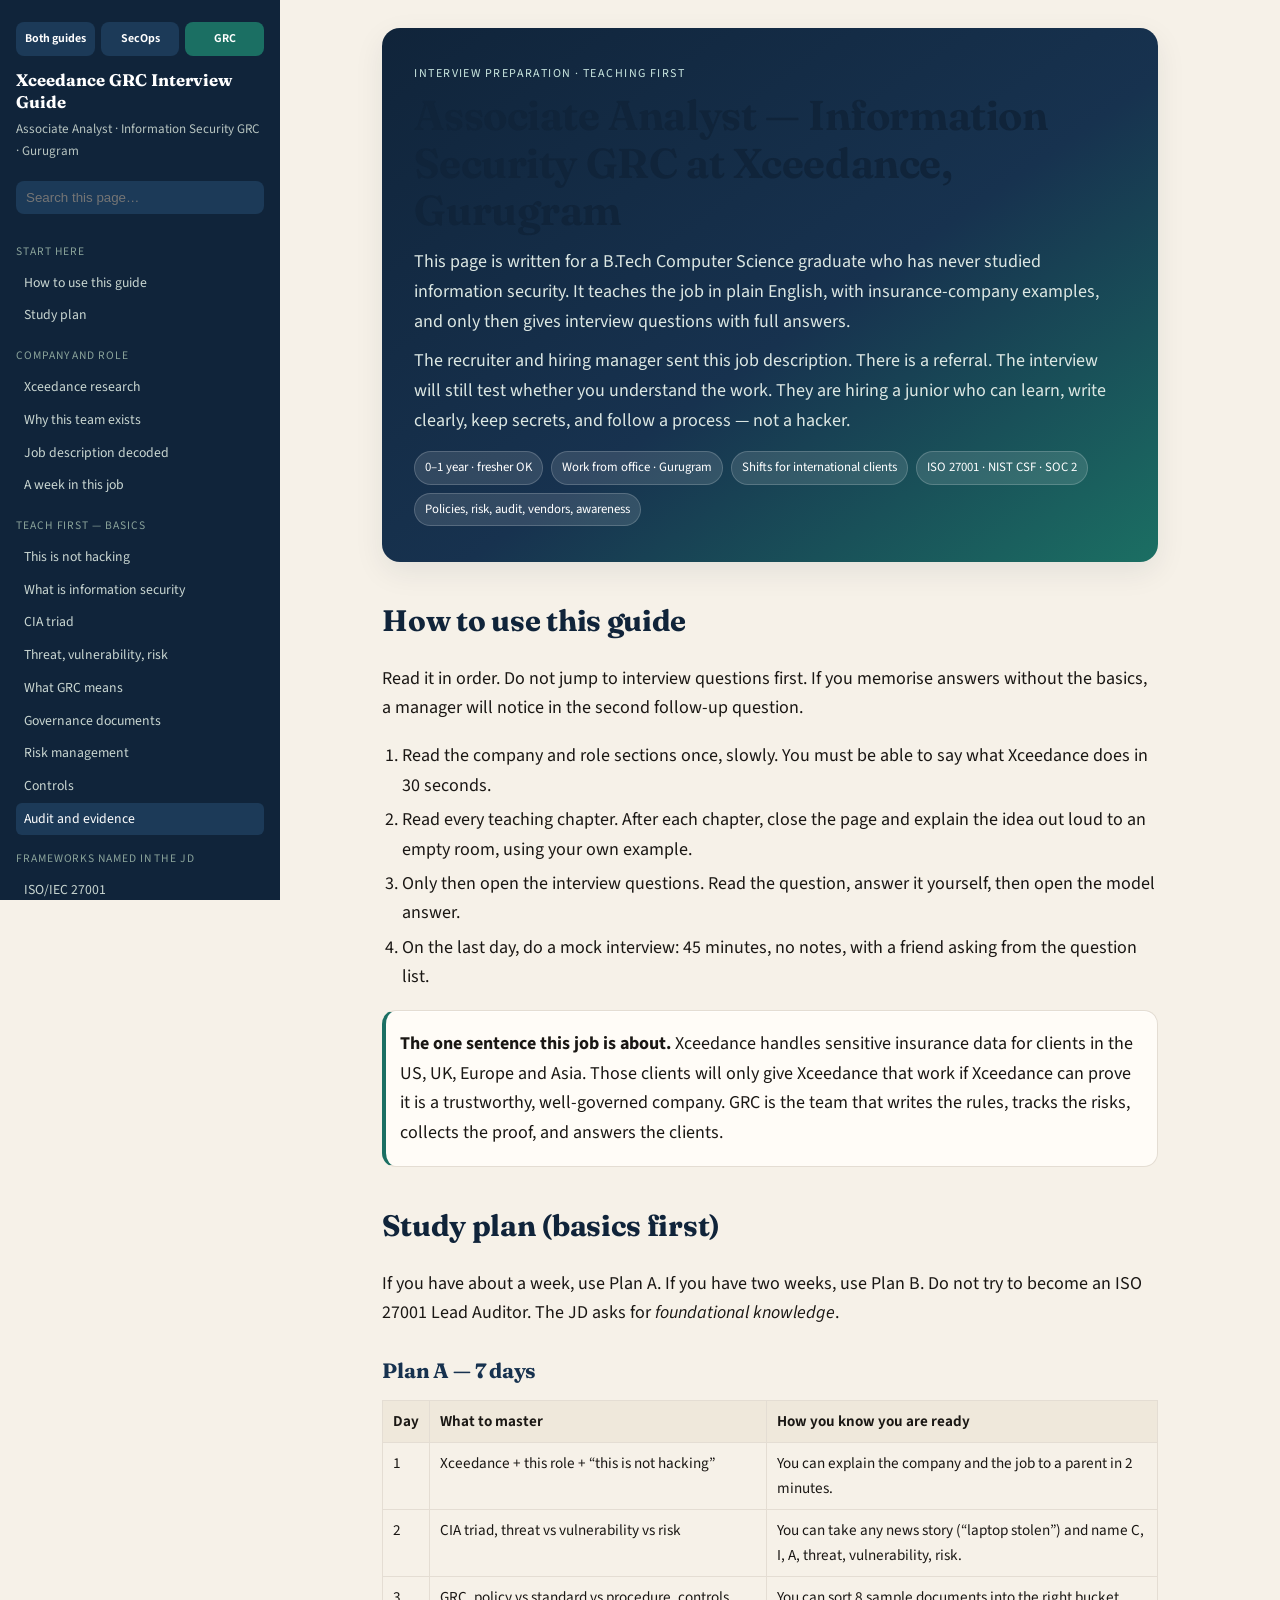
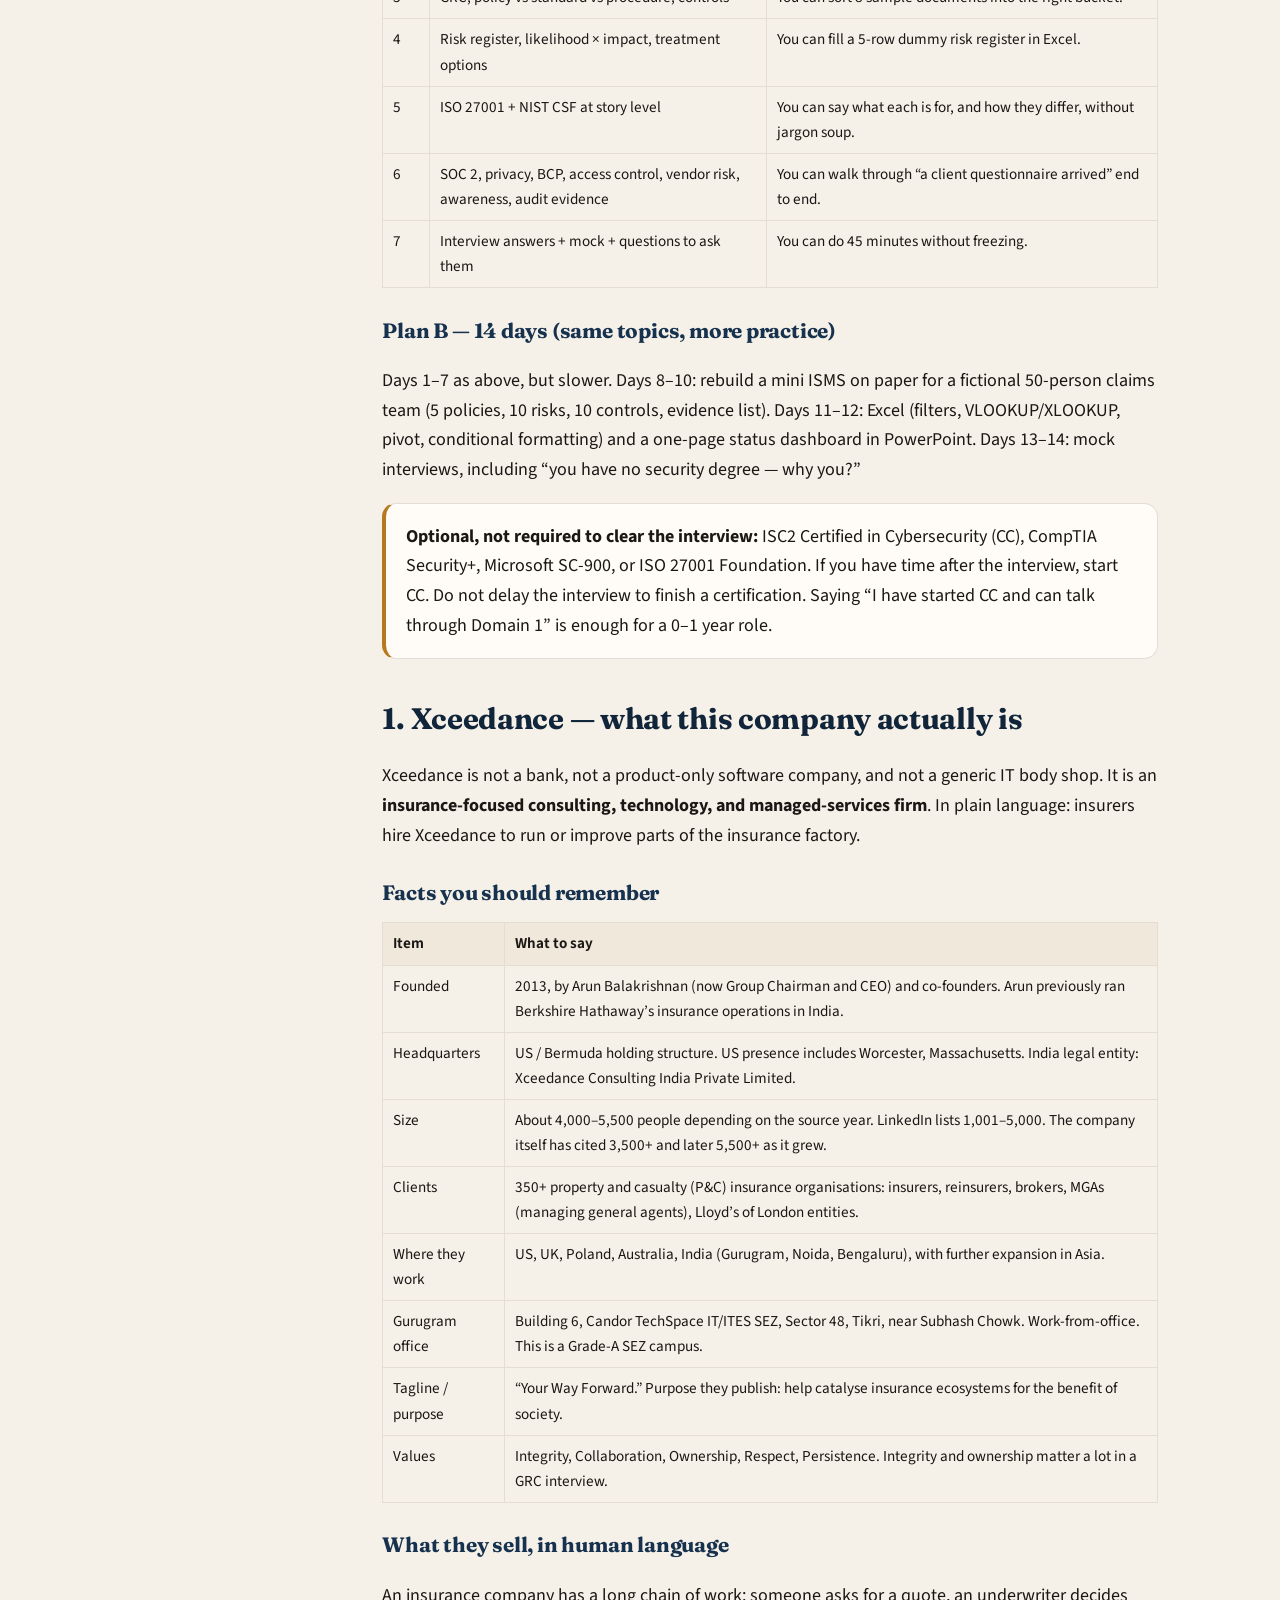
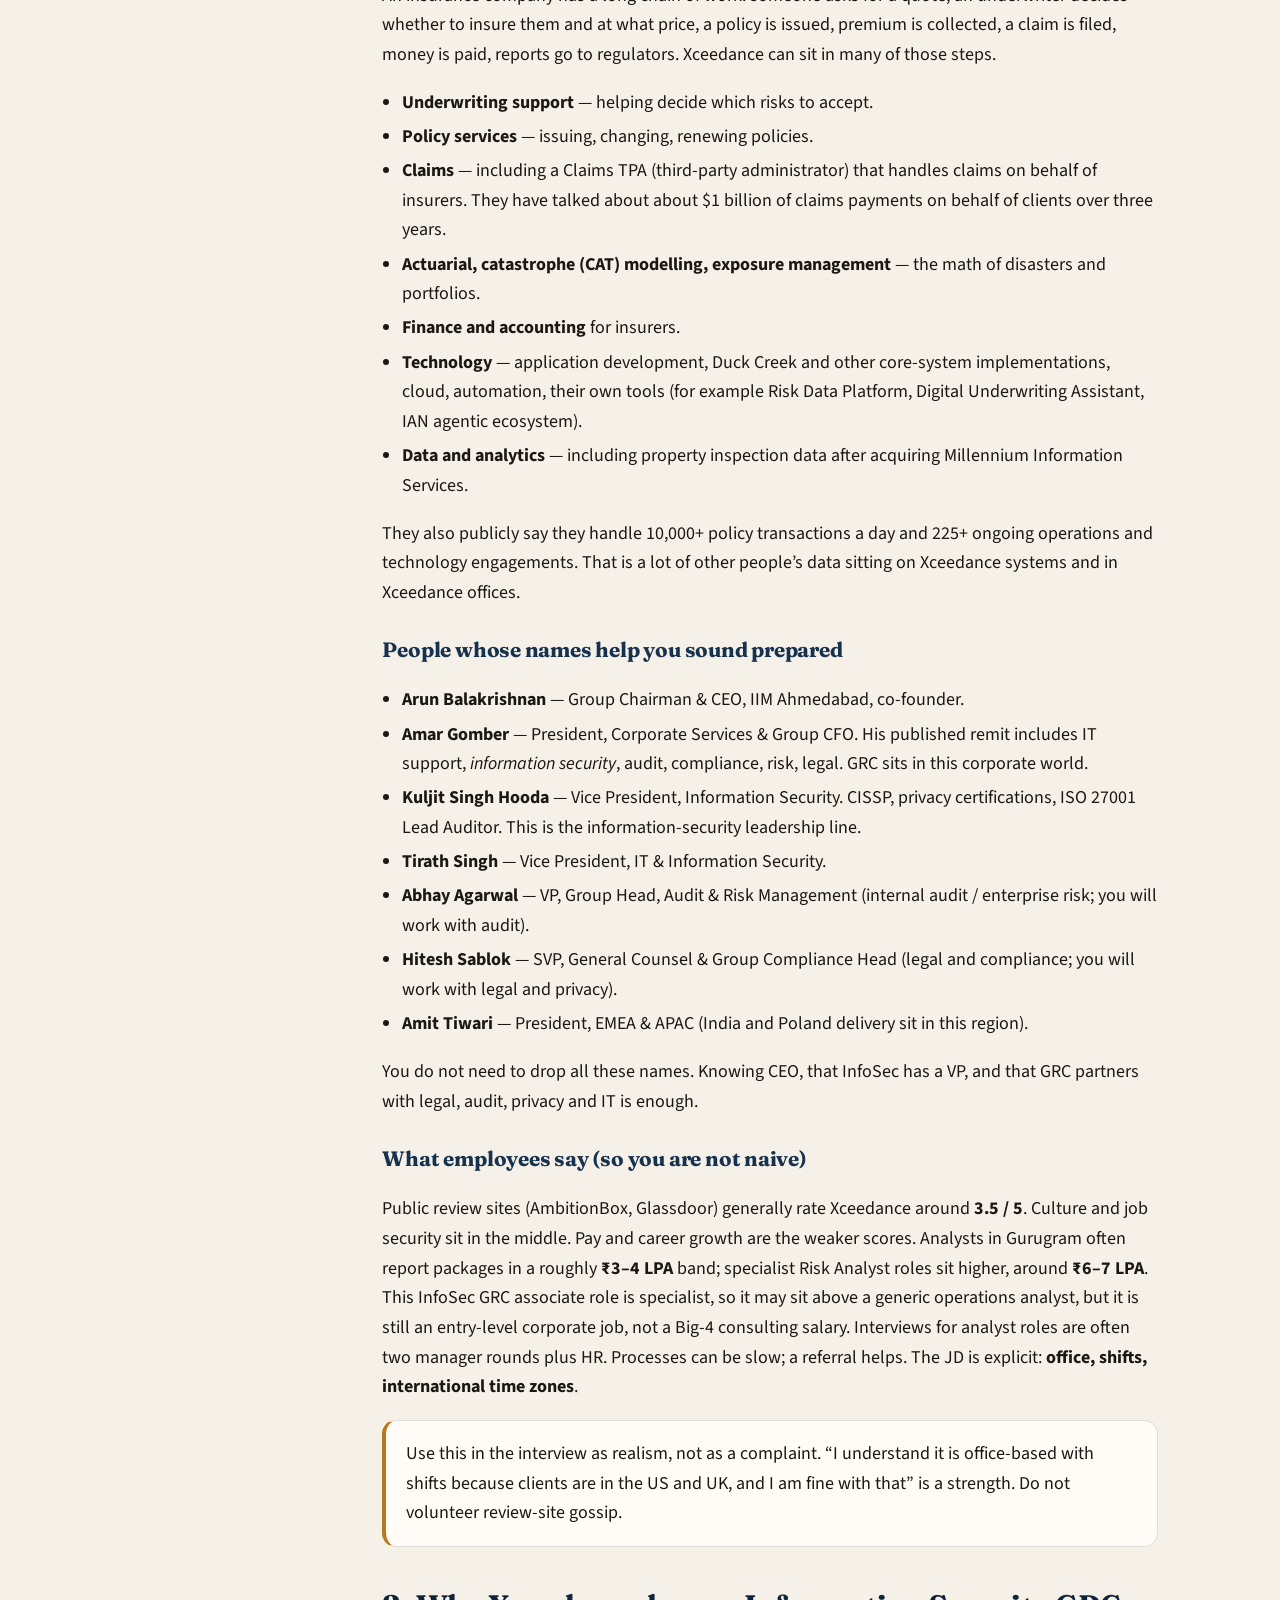
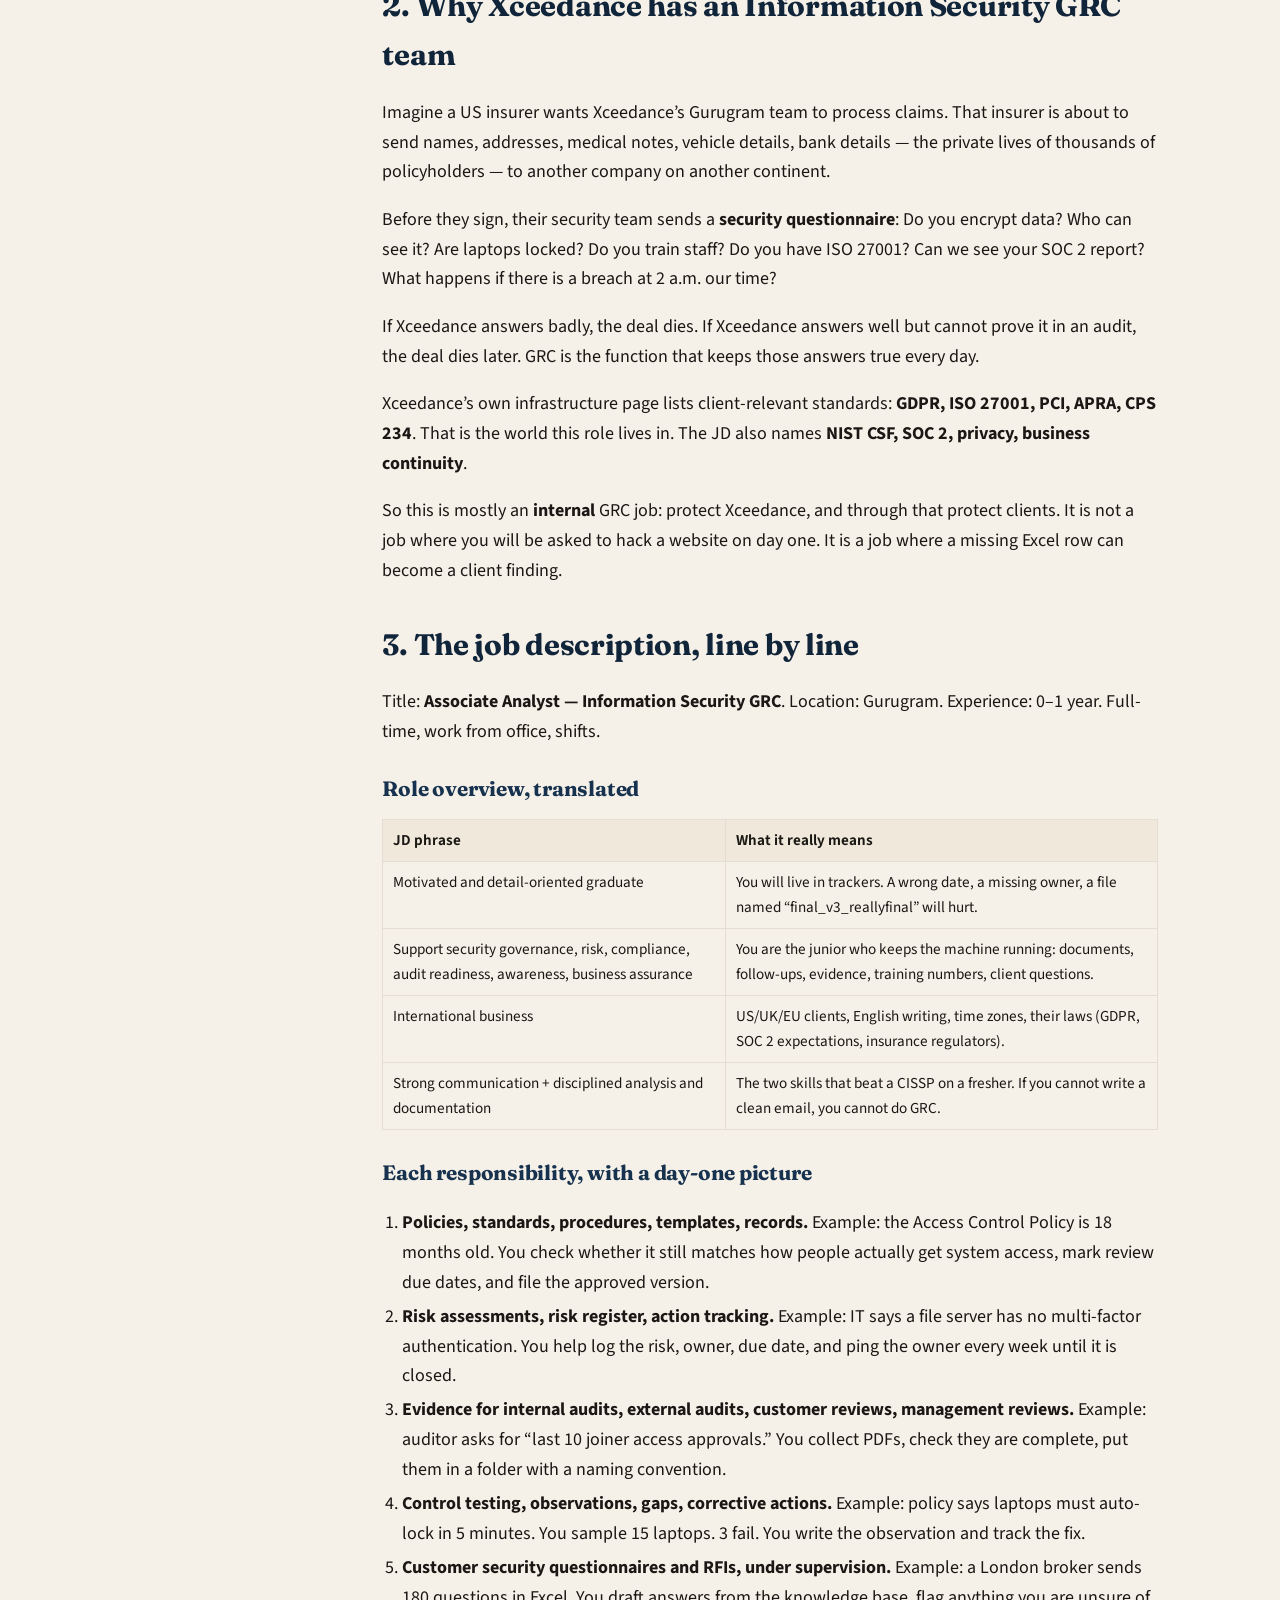
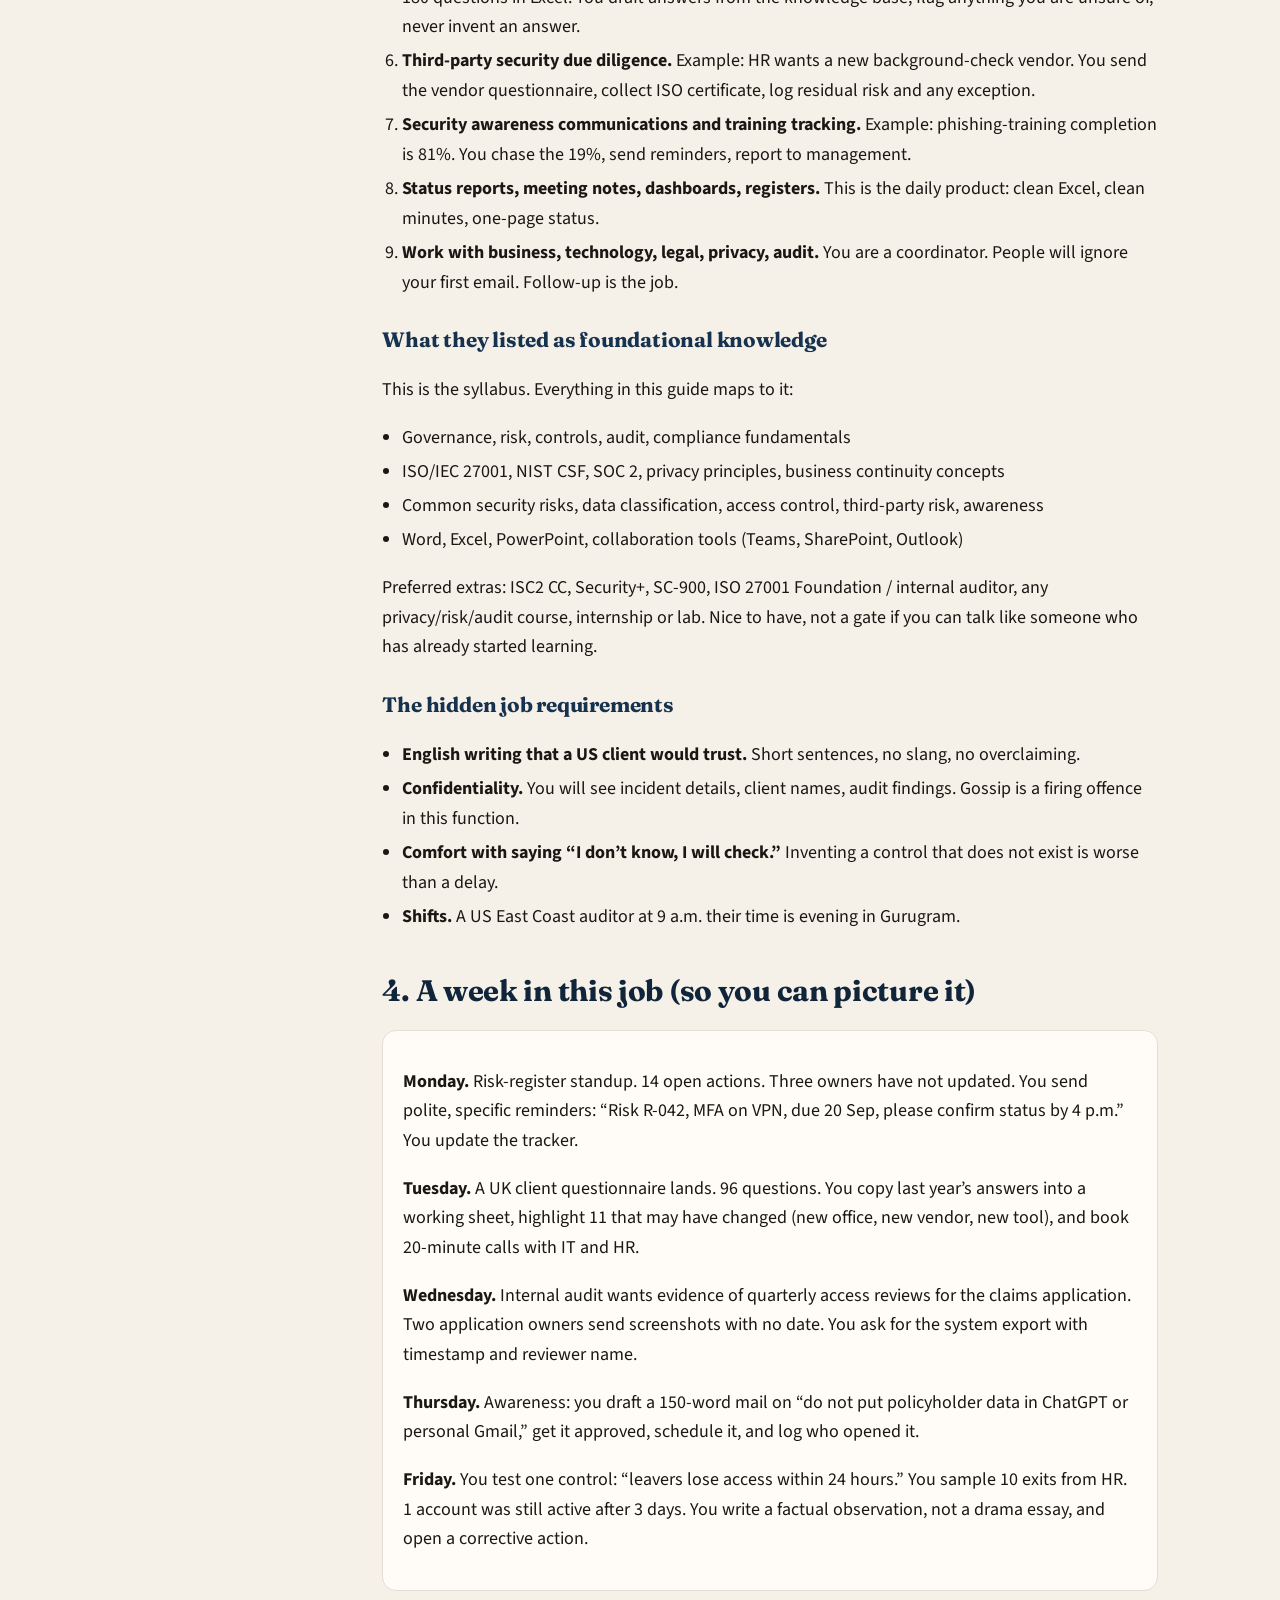
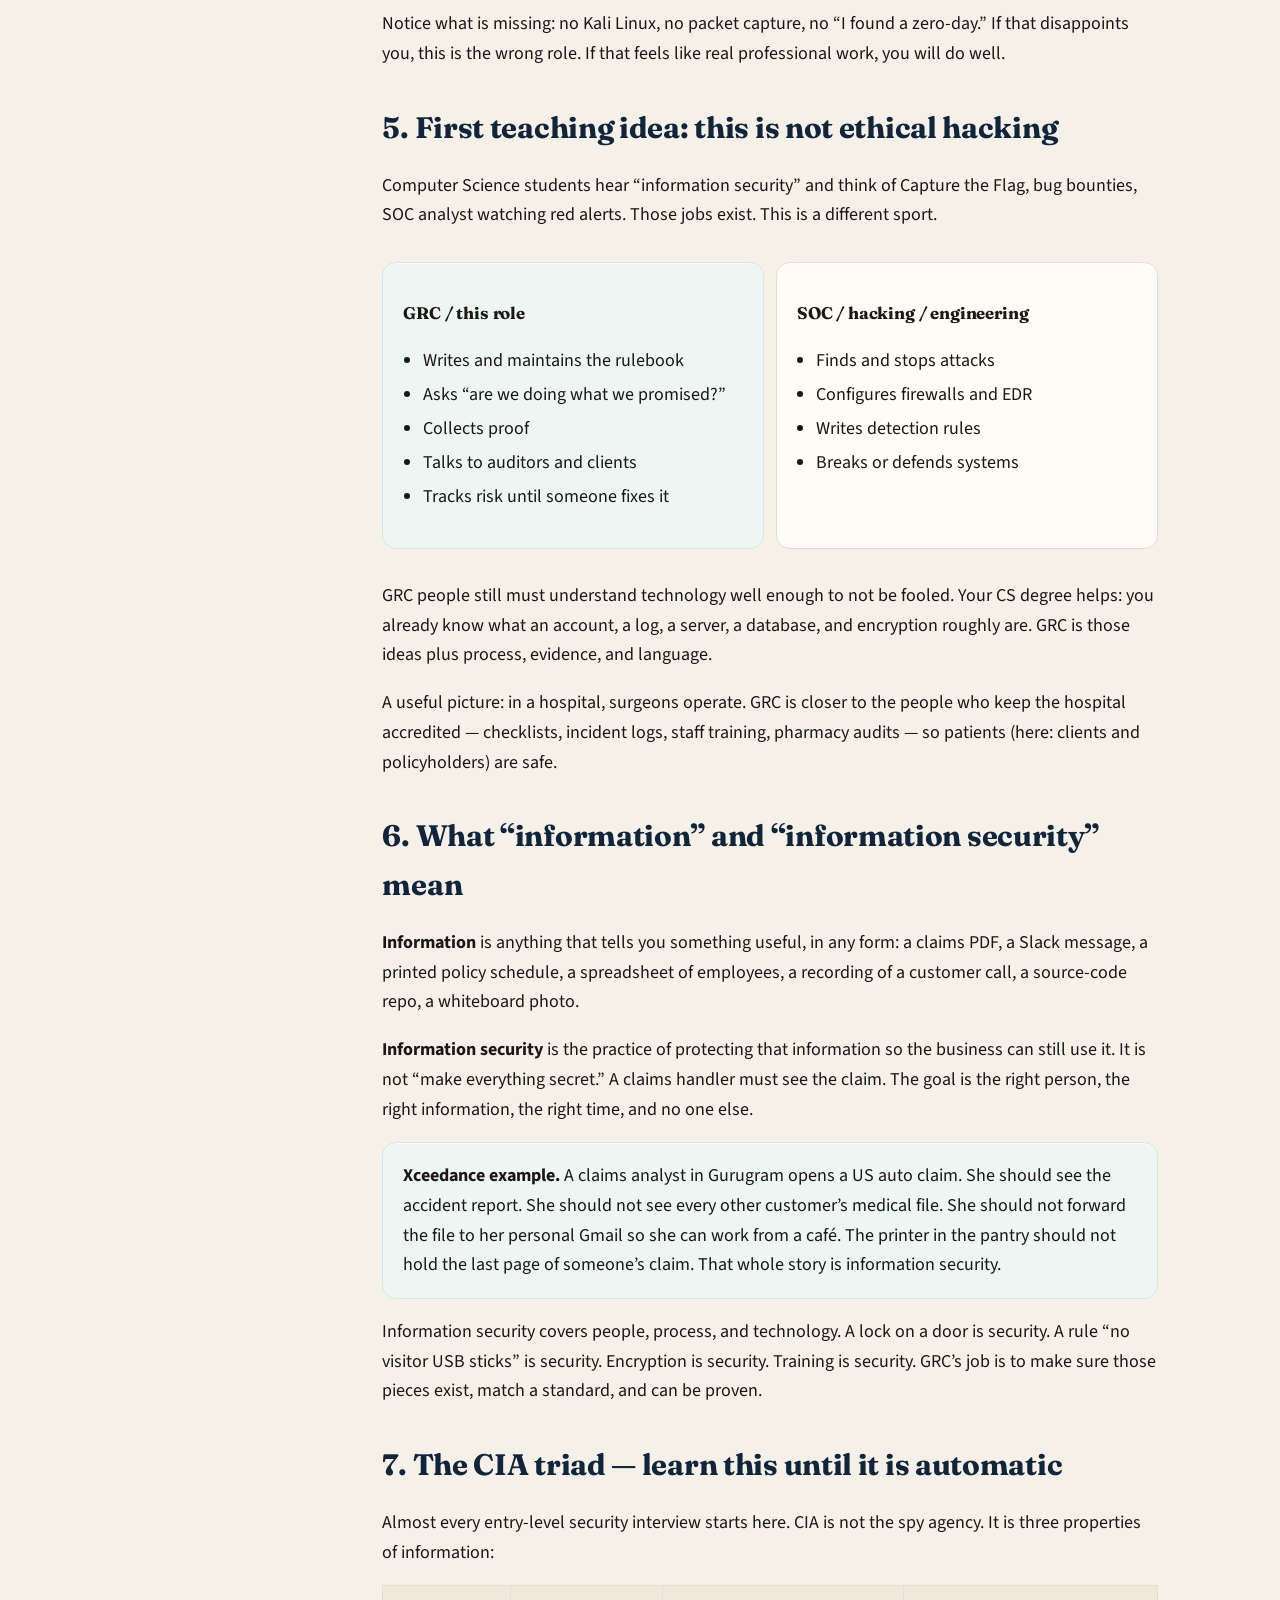
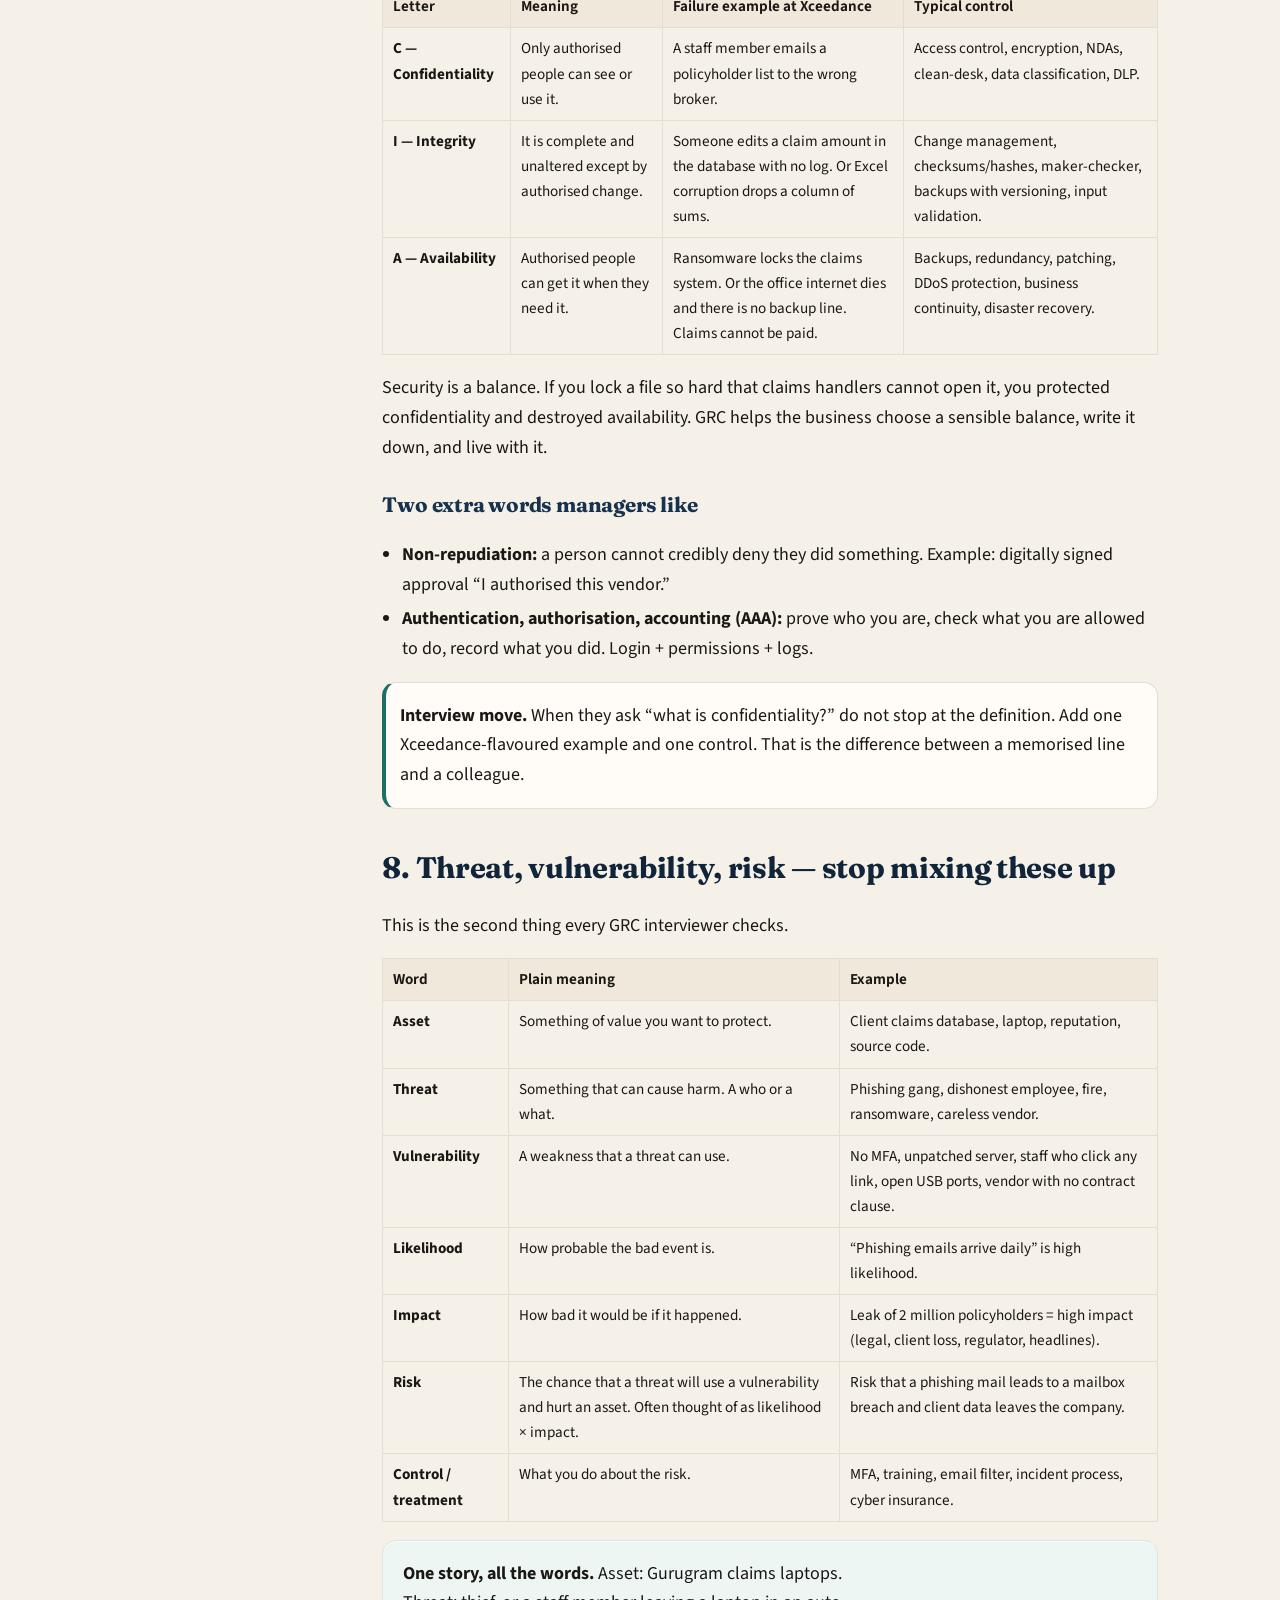
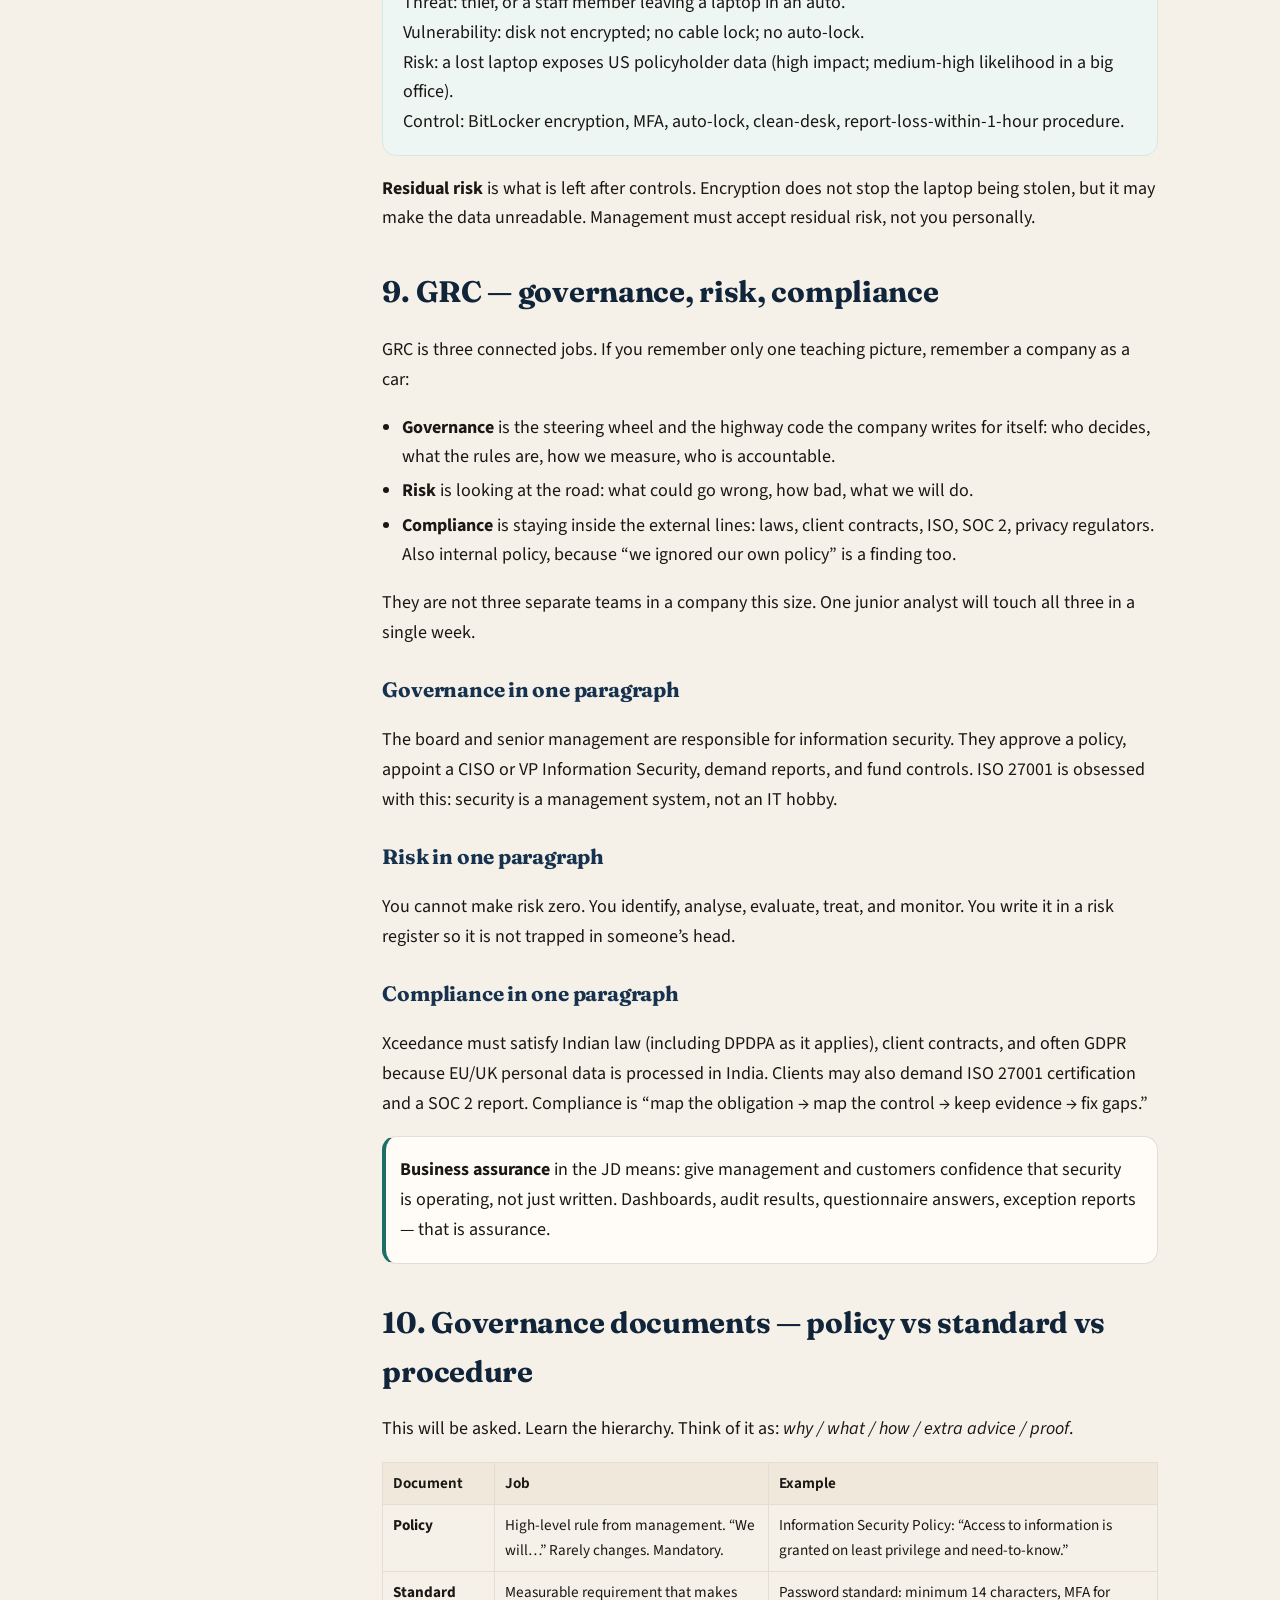
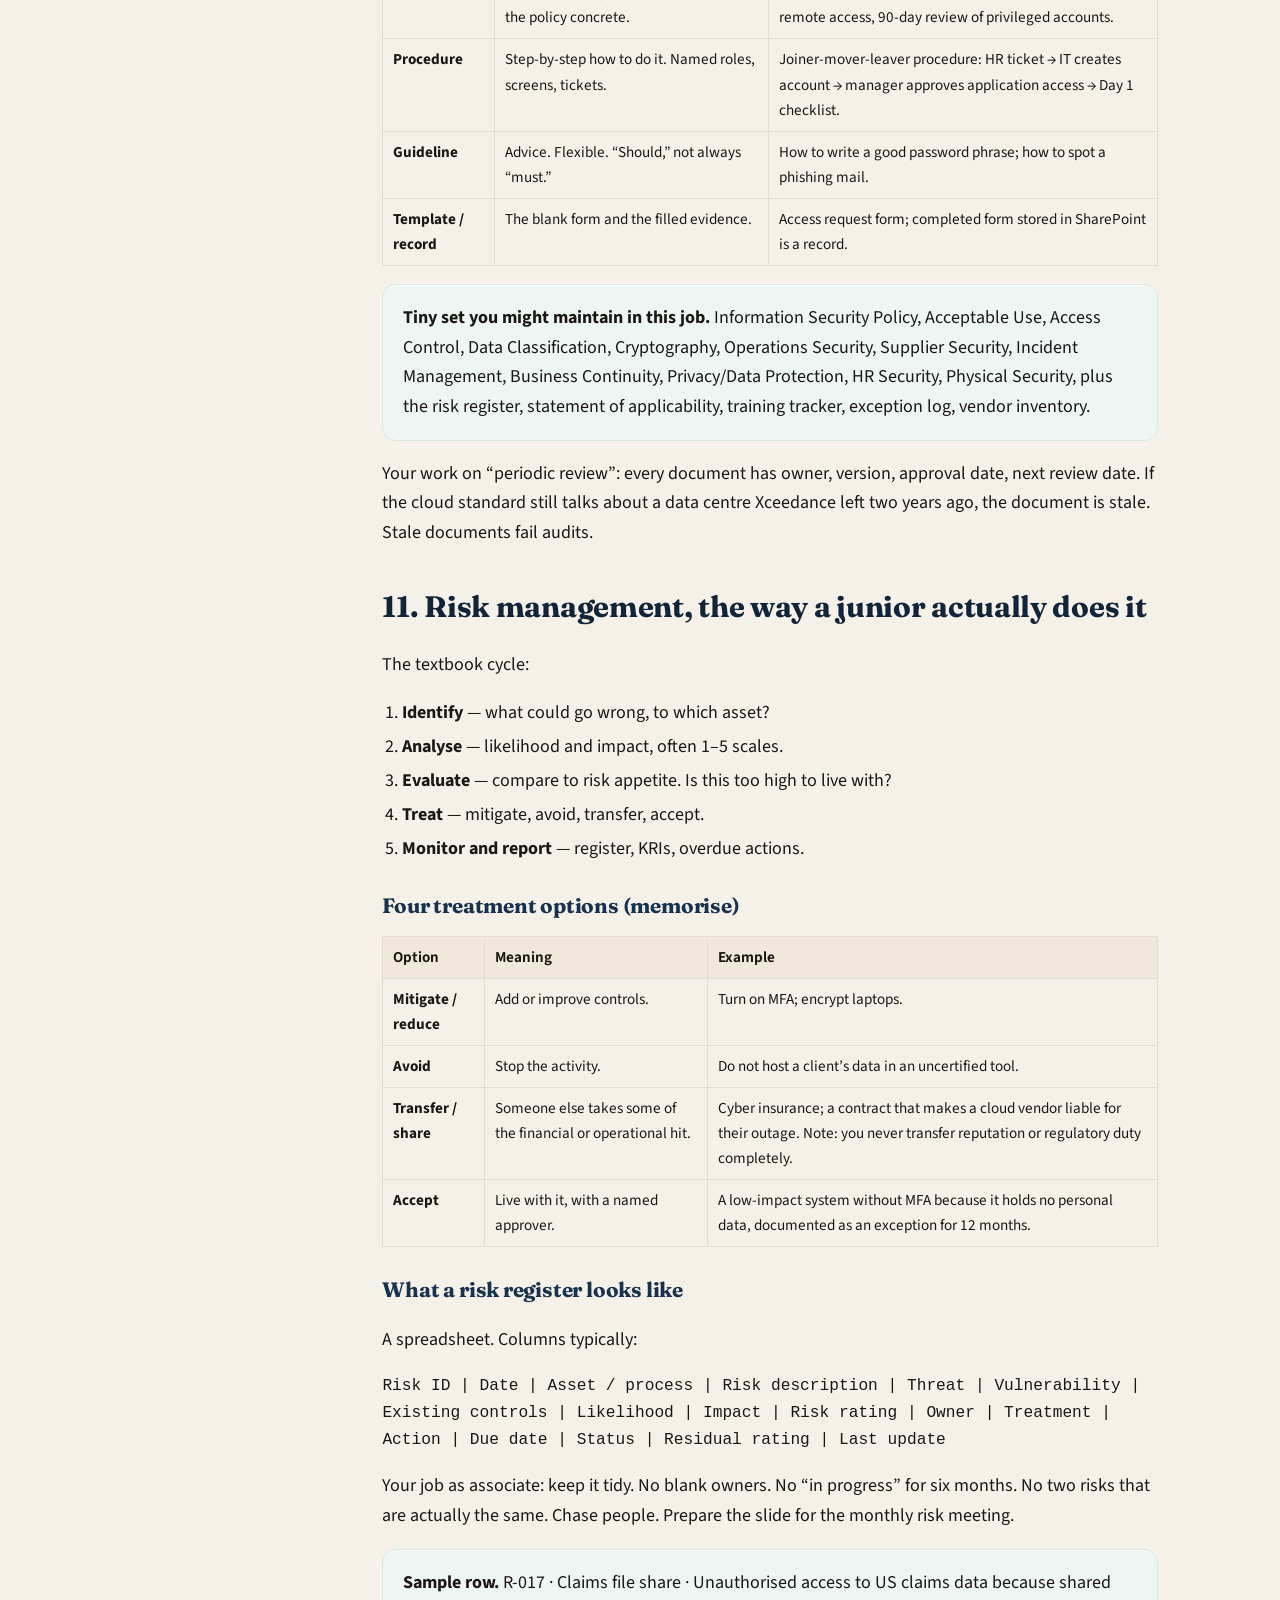
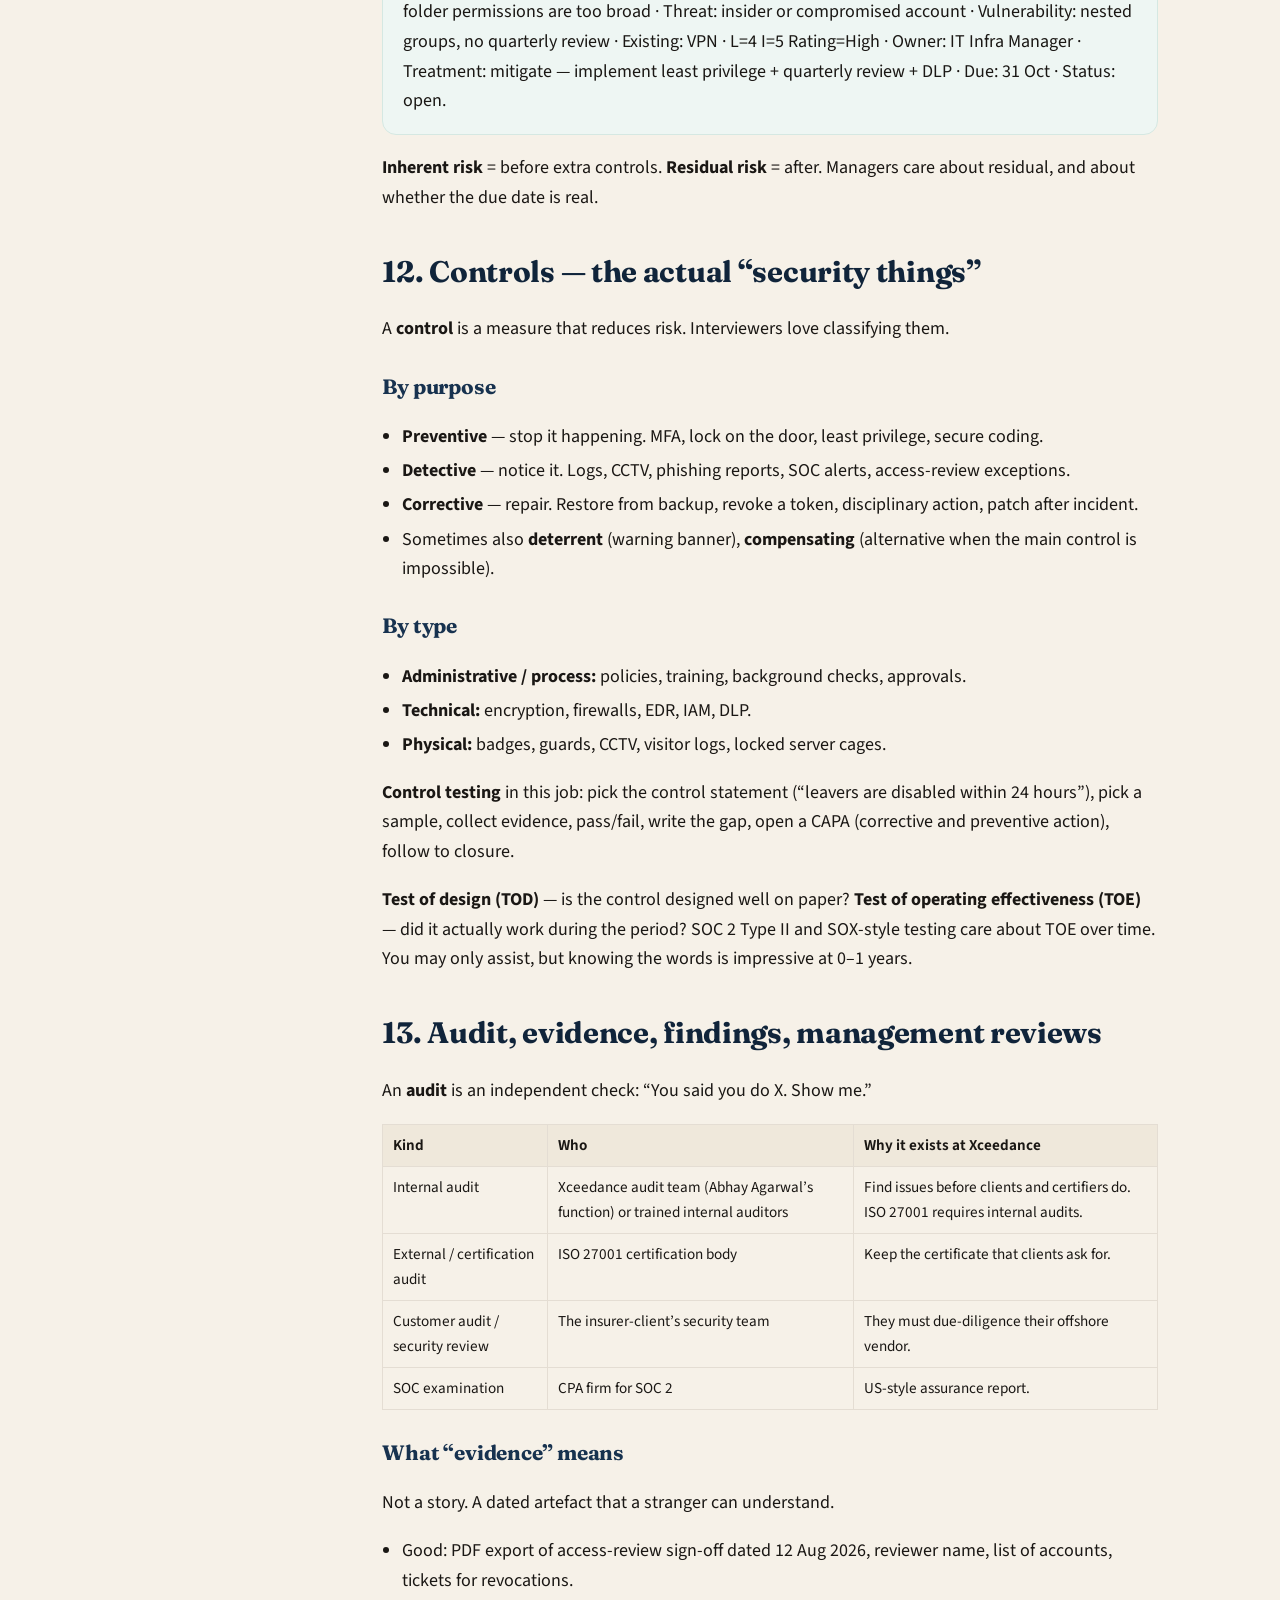
==== commit 47a7aec8: "Add Both/SecOps/GRC navigation on the GRC page so you can switch back" ====
--- a/index.html
+++ b/index.html
@@ -51,6 +51,11 @@
   nav a { display: block; color: #c9d6d1; text-decoration: none; font-size: .86rem; padding: 5px 8px; border-radius: 6px; }
   nav a:hover, nav a.active { background: #1c3a58; color: #fff; }
   nav .g { margin: 14px 0 6px; font-size: .72rem; letter-spacing: .08em; text-transform: uppercase; color: #8aa39a; }
+  nav .switch { display: flex; gap: 6px; margin-bottom: 14px; }
+  nav .switch a { flex: 1; text-align: center; background: #1c3a58; color: #fff; padding: 7px 6px; border-radius: 8px; font-size: .75rem; font-weight: 650; text-decoration: none; }
+  nav .switch a.on { background: #1b6f63; color: #fff; }
+  nav .switch a:hover { background: #245a7a; color: #fff; }
+  nav .switch a.on:hover { background: #1b6f63; }
   main { padding: 28px 8vw 80px; max-width: 980px; }
   .hero {
     background: linear-gradient(145deg, var(--navy), var(--navy-2) 55%, #1b6f63);
@@ -102,6 +107,11 @@
 <body>
 <div class="wrap">
 <nav id="toc">
+  <div class="switch">
+    <a href="home.html">Both guides</a>
+    <a href="secops.html">SecOps</a>
+    <a class="on" href="index.html">GRC</a>
+  </div>
   <h1>Xceedance GRC Interview Guide</h1>
   <p>Associate Analyst · Information Security GRC · Gurugram</p>
   <input id="q" type="search" placeholder="Search this page…" oninput="filterPage(this.value)">
@@ -1138,6 +1148,7 @@
   </ul>
 </section>
 
+<p><a href="home.html">Both guides</a> · <a href="secops.html">Security Operations guide</a></p>
 <footer>
   <p>Prepared as a teaching guide for a referred interview: Associate Analyst, Information Security GRC, Xceedance Gurugram. Company facts drawn from Xceedance’s public website and public profiles (leadership, office address, service lines, published compliance mentions). Review-site ranges are approximate and change. This is not legal, HR, or certification advice, and it is not an official Xceedance document.</p>
   <p>Read in order. Teach yourself the basics. Then use the questions. Do not bluff.</p>
@@ -1151,7 +1162,7 @@
       sec.style.display = !v || sec.innerText.toLowerCase().includes(v) ? "" : "none";
     });
   }
-  const links = [...document.querySelectorAll("nav a")];
+  const links = [...document.querySelectorAll('nav a[href^="#"]')];
   const secs = links.map(a => document.querySelector(a.getAttribute("href"))).filter(Boolean);
   const io = new IntersectionObserver(entries => {
     entries.forEach(e => {
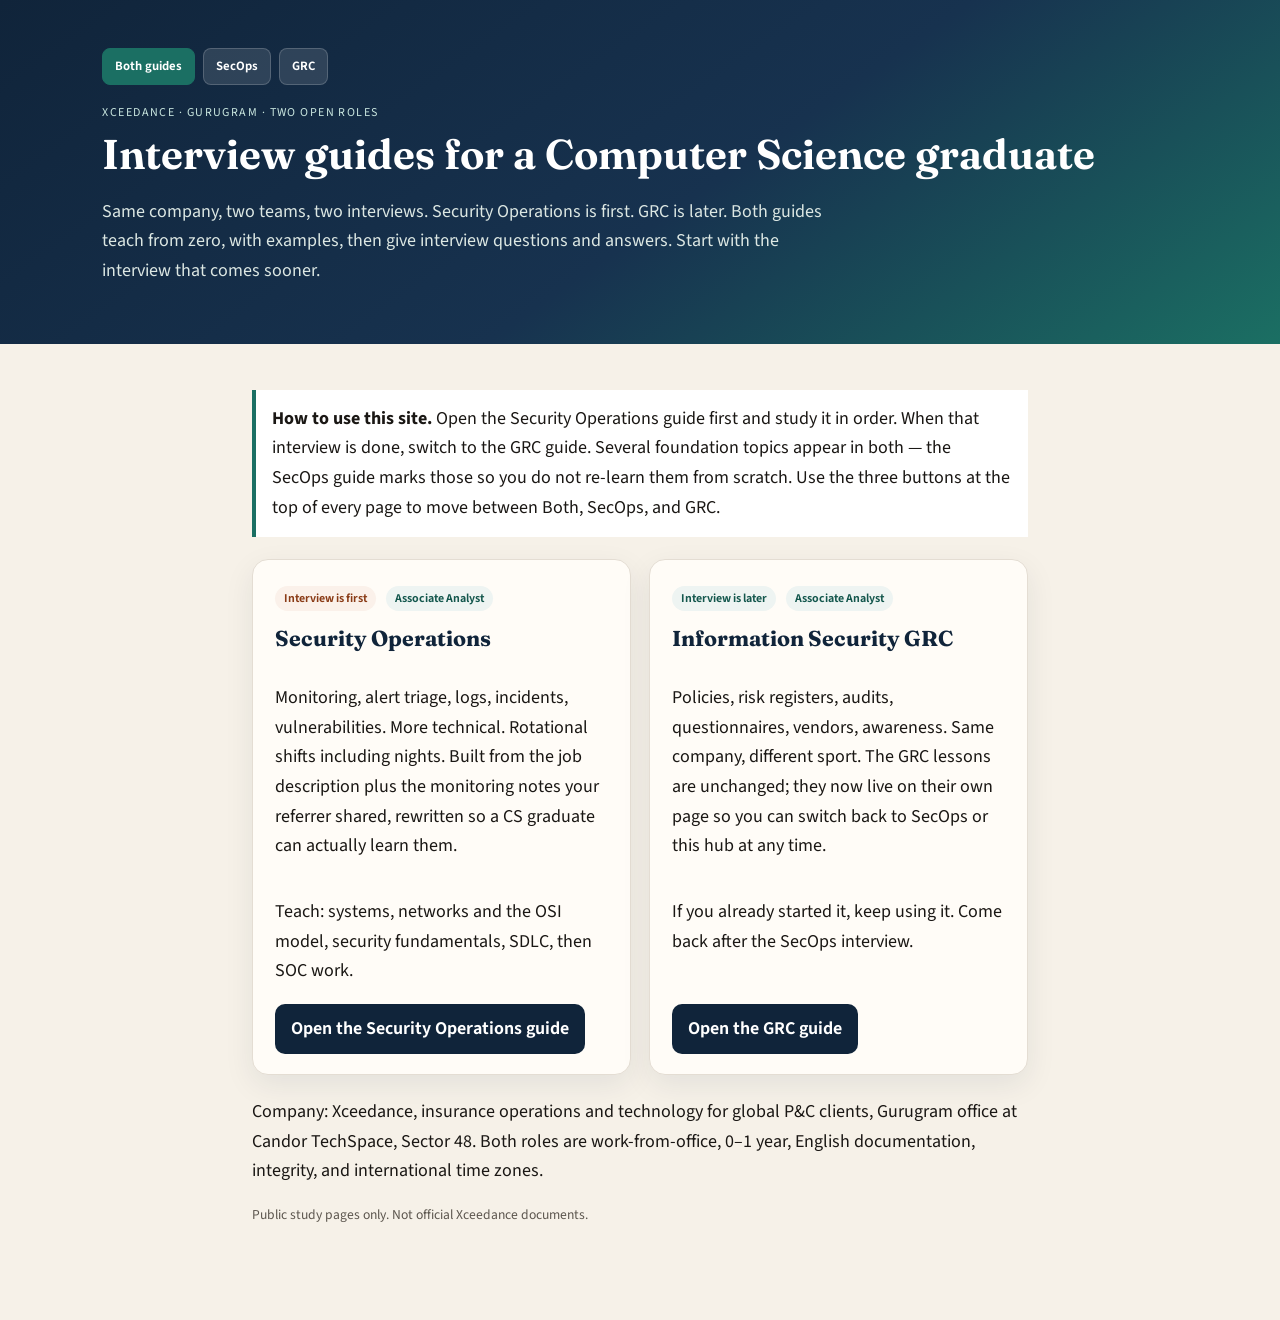
==== commit db699eac: "Move GRC to grc.html and make the site root the hub so Both/SecOps/GRC navigation works" ====
--- a/index.html
+++ b/index.html
@@ -3,1174 +3,77 @@
 <head>
 <meta charset="utf-8">
 <meta name="viewport" content="width=device-width, initial-scale=1">
-<title>Xceedance GRC Interview Guide — Associate Analyst, Information Security</title>
-<meta name="description" content="A teaching-first interview guide for Xceedance Gurugram Associate Analyst — Information Security GRC. Written for a B.Tech Computer Science graduate with no security background.">
+<title>Xceedance interview guides — GRC and Security Operations</title>
+<meta name="description" content="Two teaching-first interview guides for Xceedance Gurugram: Information Security GRC and Security Operations. Written for a B.Tech Computer Science graduate.">
 <link rel="preconnect" href="https://fonts.googleapis.com">
 <link rel="preconnect" href="https://fonts.gstatic.com" crossorigin>
-<link href="https://fonts.googleapis.com/css2?family=Fraunces:opsz,wght@9..144,500;9..144,650;9..144,700&family=Source+Sans+3:ital,wght@0,400;0,500;0,600;0,700;1,400;1,500&display=swap" rel="stylesheet">
+<link href="https://fonts.googleapis.com/css2?family=Fraunces:opsz,wght@9..144,500;9..144,650;9..144,700&family=Source+Sans+3:ital,wght@0,400;0,600;0,700&display=swap" rel="stylesheet">
 <style>
-  :root {
-    --ink: #1a1714;
-    --muted: #5c564e;
-    --line: #e4ddd3;
-    --paper: #f6f1e8;
-    --card: #fffcf7;
-    --navy: #10243a;
-    --navy-2: #17324f;
-    --teal: #1b6f63;
-    --teal-d: #14574d;
-    --gold: #b7791f;
-    --warn: #8a3b16;
-    --ok: #1f6b3a;
-    --chip: #eef4f2;
-    --shadow: 0 10px 30px rgba(16, 36, 58, .08);
-  }
+  :root { --ink:#1a1714; --muted:#5c564e; --line:#e4ddd3; --paper:#f6f1e8; --card:#fffcf7; --navy:#10243a; --teal:#1b6f63; --shadow:0 10px 30px rgba(16,36,58,.08); }
   * { box-sizing: border-box; }
-  html { scroll-behavior: smooth; }
-  body {
-    margin: 0;
-    color: var(--ink);
-    background: var(--paper);
-    font-family: "Source Sans 3", system-ui, sans-serif;
-    font-size: 18px;
-    line-height: 1.65;
-  }
-  a { color: var(--teal-d); }
-  code, .mono { font-family: ui-monospace, SFMono-Regular, Menlo, Consolas, monospace; font-size: .9em; }
-  .wrap { display: grid; grid-template-columns: 280px 1fr; min-height: 100vh; }
-  nav {
-    position: sticky; top: 0; height: 100vh; overflow: auto;
-    background: var(--navy); color: #e8efe9; padding: 22px 16px 40px;
-  }
-  nav h1 { font-family: Fraunces, Georgia, serif; font-size: 1.05rem; line-height: 1.3; margin: 0 0 6px; color: #fff; }
-  nav p { margin: 0 0 18px; color: #b7c4c0; font-size: .82rem; }
-  nav input {
-    width: 100%; padding: 9px 10px; border: 0; border-radius: 8px;
-    background: #1c3a58; color: #fff; margin-bottom: 14px;
-  }
-  nav a { display: block; color: #c9d6d1; text-decoration: none; font-size: .86rem; padding: 5px 8px; border-radius: 6px; }
-  nav a:hover, nav a.active { background: #1c3a58; color: #fff; }
-  nav .g { margin: 14px 0 6px; font-size: .72rem; letter-spacing: .08em; text-transform: uppercase; color: #8aa39a; }
-  nav .switch { display: flex; gap: 6px; margin-bottom: 14px; }
-  nav .switch a { flex: 1; text-align: center; background: #1c3a58; color: #fff; padding: 7px 6px; border-radius: 8px; font-size: .75rem; font-weight: 650; text-decoration: none; }
-  nav .switch a.on { background: #1b6f63; color: #fff; }
-  nav .switch a:hover { background: #245a7a; color: #fff; }
-  nav .switch a.on:hover { background: #1b6f63; }
-  main { padding: 28px 8vw 80px; max-width: 980px; }
-  .hero {
-    background: linear-gradient(145deg, var(--navy), var(--navy-2) 55%, #1b6f63);
-    color: #fff; border-radius: 18px; padding: 36px 32px; margin-bottom: 28px; box-shadow: var(--shadow);
-  }
-  .hero .kicker { letter-spacing: .12em; text-transform: uppercase; font-size: .75rem; color: #c9e6df; }
-  .hero h2 { font-family: Fraunces, Georgia, serif; font-weight: 650; font-size: clamp(1.8rem, 4vw, 2.6rem); line-height: 1.15; margin: 8px 0 12px; }
-  .hero p { color: #dce7e3; margin: 0 0 10px; }
-  .chips { display: flex; flex-wrap: wrap; gap: 8px; margin-top: 16px; }
-  .chip { background: rgba(255,255,255,.12); border: 1px solid rgba(255,255,255,.18); color: #fff; padding: 5px 10px; border-radius: 999px; font-size: .8rem; }
-  h2, h3, h4 { font-family: Fraunces, Georgia, serif; letter-spacing: -.01em; }
-  h2 { font-size: 1.85rem; margin: 2.2rem 0 .6rem; color: var(--navy); }
-  h3 { font-size: 1.3rem; margin: 1.6rem 0 .45rem; color: var(--navy-2); }
-  h4 { font-size: 1.05rem; margin: 1.2rem 0 .3rem; }
-  section { margin-bottom: 8px; }
-  .card {
-    background: var(--card); border: 1px solid var(--line); border-radius: 14px;
-    padding: 18px 20px; margin: 14px 0; box-shadow: 0 1px 0 rgba(255,255,255,.7) inset;
-  }
-  .callout { border-left: 4px solid var(--teal); padding-left: 14px; }
-  .warn { border-left: 4px solid var(--gold); }
-  .ex { background: #eef6f3; border: 1px solid #d5e8e2; }
-  .bad { background: #fbf1ea; border: 1px solid #f0d7c7; }
-  table { width: 100%; border-collapse: collapse; font-size: .95rem; margin: 12px 0 18px; }
-  th, td { border: 1px solid var(--line); padding: 8px 10px; text-align: left; vertical-align: top; }
-  th { background: #efe8db; font-weight: 650; }
-  ul, ol { padding-left: 1.2rem; }
-  li { margin: .28rem 0; }
-  .qa { border: 1px solid var(--line); border-radius: 12px; background: var(--card); margin: 10px 0; overflow: hidden; }
-  .qa summary { cursor: pointer; padding: 12px 16px; font-weight: 650; color: var(--navy); list-style: none; }
-  .qa summary::-webkit-details-marker { display: none; }
-  .qa summary:before { content: "Q  "; color: var(--teal); font-family: Fraunces, serif; }
-  .qa[open] summary { border-bottom: 1px solid var(--line); background: #f3eee5; }
-  .qa .a { padding: 12px 16px 16px; }
-  .qa .a:before { content: "Answer"; display: block; font-size: .72rem; letter-spacing: .08em; text-transform: uppercase; color: var(--teal); margin-bottom: 6px; font-weight: 700; }
-  .why { font-size: .92rem; color: var(--muted); margin-top: 8px; }
-  .grid { display: grid; grid-template-columns: 1fr 1fr; gap: 12px; }
-  @media (max-width: 980px) {
-    .wrap { grid-template-columns: 1fr; }
-    nav { position: relative; height: auto; }
-    .grid { grid-template-columns: 1fr; }
-    main { padding: 20px 18px 60px; }
-  }
-  .toc-mini a { display: inline-block; margin: 0 10px 8px 0; }
-  footer { color: var(--muted); font-size: .85rem; margin-top: 40px; }
-  .tag { display: inline-block; background: var(--chip); color: var(--teal-d); font-size: .75rem; font-weight: 650; padding: 2px 8px; border-radius: 999px; margin-right: 6px; }
+  body { margin:0; background:var(--paper); color:var(--ink); font-family:"Source Sans 3",system-ui,sans-serif; font-size:18px; line-height:1.65; }
+  a { color:#14574d; }
+  .hero { background:linear-gradient(145deg,#10243a,#17324f 55%,#1b6f63); color:#fff; padding:48px 8vw 40px; }
+  .hero .kicker { letter-spacing:.12em; text-transform:uppercase; font-size:.75rem; color:#c9e6df; }
+  h1 { font-family:Fraunces,Georgia,serif; font-weight:650; font-size:clamp(1.8rem,4vw,2.6rem); line-height:1.15; margin:8px 0 12px; }
+  .hero p { color:#dce7e3; max-width:720px; }
+  main { max-width:980px; margin:0 auto; padding:28px 8vw 80px; }
+  .grid { display:grid; grid-template-columns:1fr 1fr; gap:18px; margin:22px 0; }
+  @media (max-width:800px){ .grid{grid-template-columns:1fr;} }
+  .card { background:var(--card); border:1px solid var(--line); border-radius:16px; padding:22px 22px 20px; box-shadow:var(--shadow); display:flex; flex-direction:column; }
+  .card h2 { font-family:Fraunces,Georgia,serif; font-size:1.35rem; margin:0 0 8px; color:var(--navy); }
+  .tag { display:inline-block; background:#eef4f2; color:#14574d; font-size:.75rem; font-weight:650; padding:3px 9px; border-radius:999px; margin:0 6px 10px 0; }
+  .tag.warn { background:#fbf1ea; color:#8a3b16; }
+  .btn { display:inline-block; margin-top:auto; padding:10px 16px; background:#10243a; color:#fff; text-decoration:none; border-radius:10px; font-weight:650; width:fit-content; }
+  .btn:hover { background:#1b6f63; }
+  .note { background:#fff; border-left:4px solid #1b6f63; padding:14px 16px; margin:18px 0; }
+  footer { color:var(--muted); font-size:.85rem; }
+  .switch { display:flex; gap:8px; flex-wrap:wrap; margin:0 0 18px; }
+  .switch a { background:rgba(255,255,255,.12); border:1px solid rgba(255,255,255,.18); color:#fff; text-decoration:none; padding:7px 12px; border-radius:8px; font-size:.8rem; font-weight:650; }
+  .switch a.on { background:#1b6f63; border-color:#1b6f63; }
 </style>
 </head>
 <body>
-<div class="wrap">
-<nav id="toc">
+<header class="hero">
   <div class="switch">
-    <a href="home.html">Both guides</a>
-    <a href="secops.html">SecOps</a>
-    <a class="on" href="index.html">GRC</a>
+    <a class="on" href="/xceedance-grc-interview-guide/">Both guides</a>
+    <a href="/xceedance-grc-interview-guide/secops.html">SecOps</a>
+    <a href="/xceedance-grc-interview-guide/grc.html">GRC</a>
   </div>
-  <h1>Xceedance GRC Interview Guide</h1>
-  <p>Associate Analyst · Information Security GRC · Gurugram</p>
-  <input id="q" type="search" placeholder="Search this page…" oninput="filterPage(this.value)">
-  <div class="g">Start here</div>
-  <a href="#how">How to use this guide</a>
-  <a href="#plan">Study plan</a>
-  <div class="g">Company and role</div>
-  <a href="#company">Xceedance research</a>
-  <a href="#why-grc">Why this team exists</a>
-  <a href="#jd">Job description decoded</a>
-  <a href="#day">A week in this job</a>
-  <div class="g">Teach first — basics</div>
-  <a href="#not-hacking">This is not hacking</a>
-  <a href="#info">What is information security</a>
-  <a href="#cia">CIA triad</a>
-  <a href="#tvr">Threat, vulnerability, risk</a>
-  <a href="#grc">What GRC means</a>
-  <a href="#gov">Governance documents</a>
-  <a href="#risk">Risk management</a>
-  <a href="#controls">Controls</a>
-  <a href="#audit">Audit and evidence</a>
-  <div class="g">Frameworks named in the JD</div>
-  <a href="#iso">ISO/IEC 27001</a>
-  <a href="#nist">NIST Cybersecurity Framework</a>
-  <a href="#soc2">SOC 2</a>
-  <a href="#privacy">Privacy principles</a>
-  <a href="#bcp">Business continuity</a>
-  <div class="g">Daily GRC work</div>
-  <a href="#class">Data classification</a>
-  <a href="#access">Access control</a>
-  <a href="#tprm">Third-party risk</a>
-  <a href="#aware">Security awareness</a>
-  <a href="#rfi">Questionnaires and RFIs</a>
-  <a href="#excel">Excel, Word, PowerPoint</a>
-  <a href="#ins">Insurance 101 for this role</a>
-  <div class="g">Then interview</div>
-  <a href="#intro">How to introduce yourself</a>
-  <a href="#qa-company">Company questions</a>
-  <a href="#qa-basics">Basics questions</a>
-  <a href="#qa-frameworks">Framework questions</a>
-  <a href="#qa-work">Work-scenario questions</a>
-  <a href="#qa-behave">Behavioural questions</a>
-  <a href="#qa-hr">HR, shifts, location</a>
-  <a href="#ask">Questions you should ask</a>
-  <a href="#mistakes">Mistakes to avoid</a>
-  <a href="#cheat">One-page cheat sheet</a>
-</nav>
+  <div class="kicker">Xceedance · Gurugram · two open roles</div>
+  <h1>Interview guides for a Computer Science graduate</h1>
+  <p>Same company, two teams, two interviews. Security Operations is first. GRC is later. Both guides teach from zero, with examples, then give interview questions and answers. Start with the interview that comes sooner.</p>
+</header>
 <main>
-<header class="hero">
-  <div class="kicker">Interview preparation · teaching first</div>
-  <h2>Associate Analyst — Information Security GRC at Xceedance, Gurugram</h2>
-  <p>This page is written for a B.Tech Computer Science graduate who has never studied information security. It teaches the job in plain English, with insurance-company examples, and only then gives interview questions with full answers.</p>
-  <p>The recruiter and hiring manager sent this job description. There is a referral. The interview will still test whether you understand the work. They are hiring a junior who can learn, write clearly, keep secrets, and follow a process — not a hacker.</p>
-  <div class="chips">
-    <span class="chip">0–1 year · fresher OK</span>
-    <span class="chip">Work from office · Gurugram</span>
-    <span class="chip">Shifts for international clients</span>
-    <span class="chip">ISO 27001 · NIST CSF · SOC 2</span>
-    <span class="chip">Policies, risk, audit, vendors, awareness</span>
+  <div class="note">
+    <strong>How to use this site.</strong> Open the Security Operations guide first and study it in order. When that interview is done, switch to the GRC guide. Several foundation topics appear in both — the SecOps guide marks those so you do not re-learn them from scratch. Use the three buttons at the top of every page to move between Both, SecOps, and GRC.
   </div>
-</header>
-
-<section id="how">
-  <h2>How to use this guide</h2>
-  <p>Read it in order. Do not jump to interview questions first. If you memorise answers without the basics, a manager will notice in the second follow-up question.</p>
-  <ol>
-    <li>Read the company and role sections once, slowly. You must be able to say what Xceedance does in 30 seconds.</li>
-    <li>Read every teaching chapter. After each chapter, close the page and explain the idea out loud to an empty room, using your own example.</li>
-    <li>Only then open the interview questions. Read the question, answer it yourself, then open the model answer.</li>
-    <li>On the last day, do a mock interview: 45 minutes, no notes, with a friend asking from the question list.</li>
-  </ol>
-  <div class="card callout">
-    <strong>The one sentence this job is about.</strong>
-    Xceedance handles sensitive insurance data for clients in the US, UK, Europe and Asia. Those clients will only give Xceedance that work if Xceedance can prove it is a trustworthy, well-governed company. GRC is the team that writes the rules, tracks the risks, collects the proof, and answers the clients.
+  <div class="grid">
+    <article class="card">
+      <div>
+        <span class="tag warn">Interview is first</span>
+        <span class="tag">Associate Analyst</span>
+      </div>
+      <h2>Security Operations</h2>
+      <p>Monitoring, alert triage, logs, incidents, vulnerabilities. More technical. Rotational shifts including nights. Built from the job description plus the monitoring notes your referrer shared, rewritten so a CS graduate can actually learn them.</p>
+      <p>Teach: systems, networks and the OSI model, security fundamentals, SDLC, then SOC work.</p>
+      <a class="btn" href="/xceedance-grc-interview-guide/secops.html">Open the Security Operations guide</a>
+    </article>
+    <article class="card">
+      <div>
+        <span class="tag">Interview is later</span>
+        <span class="tag">Associate Analyst</span>
+      </div>
+      <h2>Information Security GRC</h2>
+      <p>Policies, risk registers, audits, questionnaires, vendors, awareness. Same company, different sport. The GRC lessons are unchanged; they now live on their own page so you can switch back to SecOps or this hub at any time.</p>
+      <p>If you already started it, keep using it. Come back after the SecOps interview.</p>
+      <a class="btn" href="/xceedance-grc-interview-guide/grc.html">Open the GRC guide</a>
+    </article>
   </div>
-</section>
-
-<section id="plan">
-  <h2>Study plan (basics first)</h2>
-  <p>If you have about a week, use Plan A. If you have two weeks, use Plan B. Do not try to become an ISO 27001 Lead Auditor. The JD asks for <em>foundational knowledge</em>.</p>
-  <h3>Plan A — 7 days</h3>
-  <table>
-    <tr><th>Day</th><th>What to master</th><th>How you know you are ready</th></tr>
-    <tr><td>1</td><td>Xceedance + this role + “this is not hacking”</td><td>You can explain the company and the job to a parent in 2 minutes.</td></tr>
-    <tr><td>2</td><td>CIA triad, threat vs vulnerability vs risk</td><td>You can take any news story (“laptop stolen”) and name C, I, A, threat, vulnerability, risk.</td></tr>
-    <tr><td>3</td><td>GRC, policy vs standard vs procedure, controls</td><td>You can sort 8 sample documents into the right bucket.</td></tr>
-    <tr><td>4</td><td>Risk register, likelihood × impact, treatment options</td><td>You can fill a 5-row dummy risk register in Excel.</td></tr>
-    <tr><td>5</td><td>ISO 27001 + NIST CSF at story level</td><td>You can say what each is for, and how they differ, without jargon soup.</td></tr>
-    <tr><td>6</td><td>SOC 2, privacy, BCP, access control, vendor risk, awareness, audit evidence</td><td>You can walk through “a client questionnaire arrived” end to end.</td></tr>
-    <tr><td>7</td><td>Interview answers + mock + questions to ask them</td><td>You can do 45 minutes without freezing.</td></tr>
-  </table>
-  <h3>Plan B — 14 days (same topics, more practice)</h3>
-  <p>Days 1–7 as above, but slower. Days 8–10: rebuild a mini ISMS on paper for a fictional 50-person claims team (5 policies, 10 risks, 10 controls, evidence list). Days 11–12: Excel (filters, VLOOKUP/XLOOKUP, pivot, conditional formatting) and a one-page status dashboard in PowerPoint. Days 13–14: mock interviews, including “you have no security degree — why you?”</p>
-  <div class="card warn">
-    <strong>Optional, not required to clear the interview:</strong> ISC2 Certified in Cybersecurity (CC), CompTIA Security+, Microsoft SC-900, or ISO 27001 Foundation. If you have time after the interview, start CC. Do not delay the interview to finish a certification. Saying “I have started CC and can talk through Domain 1” is enough for a 0–1 year role.
-  </div>
-</section>
-
-<section id="company">
-  <h2>1. Xceedance — what this company actually is</h2>
-  <p>Xceedance is not a bank, not a product-only software company, and not a generic IT body shop. It is an <strong>insurance-focused consulting, technology, and managed-services firm</strong>. In plain language: insurers hire Xceedance to run or improve parts of the insurance factory.</p>
-
-  <h3>Facts you should remember</h3>
-  <table>
-    <tr><th>Item</th><th>What to say</th></tr>
-    <tr><td>Founded</td><td>2013, by Arun Balakrishnan (now Group Chairman and CEO) and co-founders. Arun previously ran Berkshire Hathaway’s insurance operations in India.</td></tr>
-    <tr><td>Headquarters</td><td>US / Bermuda holding structure. US presence includes Worcester, Massachusetts. India legal entity: Xceedance Consulting India Private Limited.</td></tr>
-    <tr><td>Size</td><td>About 4,000–5,500 people depending on the source year. LinkedIn lists 1,001–5,000. The company itself has cited 3,500+ and later 5,500+ as it grew.</td></tr>
-    <tr><td>Clients</td><td>350+ property and casualty (P&amp;C) insurance organisations: insurers, reinsurers, brokers, MGAs (managing general agents), Lloyd’s of London entities.</td></tr>
-    <tr><td>Where they work</td><td>US, UK, Poland, Australia, India (Gurugram, Noida, Bengaluru), with further expansion in Asia.</td></tr>
-    <tr><td>Gurugram office</td><td>Building 6, Candor TechSpace IT/ITES SEZ, Sector 48, Tikri, near Subhash Chowk. Work-from-office. This is a Grade-A SEZ campus.</td></tr>
-    <tr><td>Tagline / purpose</td><td>“Your Way Forward.” Purpose they publish: help catalyse insurance ecosystems for the benefit of society.</td></tr>
-    <tr><td>Values</td><td>Integrity, Collaboration, Ownership, Respect, Persistence. Integrity and ownership matter a lot in a GRC interview.</td></tr>
-  </table>
-
-  <h3>What they sell, in human language</h3>
-  <p>An insurance company has a long chain of work: someone asks for a quote, an underwriter decides whether to insure them and at what price, a policy is issued, premium is collected, a claim is filed, money is paid, reports go to regulators. Xceedance can sit in many of those steps.</p>
-  <ul>
-    <li><strong>Underwriting support</strong> — helping decide which risks to accept.</li>
-    <li><strong>Policy services</strong> — issuing, changing, renewing policies.</li>
-    <li><strong>Claims</strong> — including a Claims TPA (third-party administrator) that handles claims on behalf of insurers. They have talked about about $1 billion of claims payments on behalf of clients over three years.</li>
-    <li><strong>Actuarial, catastrophe (CAT) modelling, exposure management</strong> — the math of disasters and portfolios.</li>
-    <li><strong>Finance and accounting</strong> for insurers.</li>
-    <li><strong>Technology</strong> — application development, Duck Creek and other core-system implementations, cloud, automation, their own tools (for example Risk Data Platform, Digital Underwriting Assistant, IAN agentic ecosystem).</li>
-    <li><strong>Data and analytics</strong> — including property inspection data after acquiring Millennium Information Services.</li>
-  </ul>
-  <p>They also publicly say they handle 10,000+ policy transactions a day and 225+ ongoing operations and technology engagements. That is a lot of other people’s data sitting on Xceedance systems and in Xceedance offices.</p>
-
-  <h3>People whose names help you sound prepared</h3>
-  <ul>
-    <li><strong>Arun Balakrishnan</strong> — Group Chairman &amp; CEO, IIM Ahmedabad, co-founder.</li>
-    <li><strong>Amar Gomber</strong> — President, Corporate Services &amp; Group CFO. His published remit includes IT support, <em>information security</em>, audit, compliance, risk, legal. GRC sits in this corporate world.</li>
-    <li><strong>Kuljit Singh Hooda</strong> — Vice President, Information Security. CISSP, privacy certifications, ISO 27001 Lead Auditor. This is the information-security leadership line.</li>
-    <li><strong>Tirath Singh</strong> — Vice President, IT &amp; Information Security.</li>
-    <li><strong>Abhay Agarwal</strong> — VP, Group Head, Audit &amp; Risk Management (internal audit / enterprise risk; you will work with audit).</li>
-    <li><strong>Hitesh Sablok</strong> — SVP, General Counsel &amp; Group Compliance Head (legal and compliance; you will work with legal and privacy).</li>
-    <li><strong>Amit Tiwari</strong> — President, EMEA &amp; APAC (India and Poland delivery sit in this region).</li>
-  </ul>
-  <p>You do not need to drop all these names. Knowing CEO, that InfoSec has a VP, and that GRC partners with legal, audit, privacy and IT is enough.</p>
-
-  <h3>What employees say (so you are not naive)</h3>
-  <p>Public review sites (AmbitionBox, Glassdoor) generally rate Xceedance around <strong>3.5 / 5</strong>. Culture and job security sit in the middle. Pay and career growth are the weaker scores. Analysts in Gurugram often report packages in a roughly <strong>₹3–4 LPA</strong> band; specialist Risk Analyst roles sit higher, around <strong>₹6–7 LPA</strong>. This InfoSec GRC associate role is specialist, so it may sit above a generic operations analyst, but it is still an entry-level corporate job, not a Big-4 consulting salary. Interviews for analyst roles are often two manager rounds plus HR. Processes can be slow; a referral helps. The JD is explicit: <strong>office, shifts, international time zones</strong>.</p>
-  <div class="card warn">
-    Use this in the interview as realism, not as a complaint. “I understand it is office-based with shifts because clients are in the US and UK, and I am fine with that” is a strength. Do not volunteer review-site gossip.
-  </div>
-</section>
-
-<section id="why-grc">
-  <h2>2. Why Xceedance has an Information Security GRC team</h2>
-  <p>Imagine a US insurer wants Xceedance’s Gurugram team to process claims. That insurer is about to send names, addresses, medical notes, vehicle details, bank details — the private lives of thousands of policyholders — to another company on another continent.</p>
-  <p>Before they sign, their security team sends a <strong>security questionnaire</strong>: Do you encrypt data? Who can see it? Are laptops locked? Do you train staff? Do you have ISO 27001? Can we see your SOC 2 report? What happens if there is a breach at 2 a.m. our time?</p>
-  <p>If Xceedance answers badly, the deal dies. If Xceedance answers well but cannot prove it in an audit, the deal dies later. GRC is the function that keeps those answers true every day.</p>
-  <p>Xceedance’s own infrastructure page lists client-relevant standards: <strong>GDPR, ISO 27001, PCI, APRA, CPS 234</strong>. That is the world this role lives in. The JD also names <strong>NIST CSF, SOC 2, privacy, business continuity</strong>.</p>
-  <p>So this is mostly an <strong>internal</strong> GRC job: protect Xceedance, and through that protect clients. It is not a job where you will be asked to hack a website on day one. It is a job where a missing Excel row can become a client finding.</p>
-</section>
-
-<section id="jd">
-  <h2>3. The job description, line by line</h2>
-  <p>Title: <strong>Associate Analyst — Information Security GRC</strong>. Location: Gurugram. Experience: 0–1 year. Full-time, work from office, shifts.</p>
-
-  <h3>Role overview, translated</h3>
-  <table>
-    <tr><th>JD phrase</th><th>What it really means</th></tr>
-    <tr><td>Motivated and detail-oriented graduate</td><td>You will live in trackers. A wrong date, a missing owner, a file named “final_v3_reallyfinal” will hurt.</td></tr>
-    <tr><td>Support security governance, risk, compliance, audit readiness, awareness, business assurance</td><td>You are the junior who keeps the machine running: documents, follow-ups, evidence, training numbers, client questions.</td></tr>
-    <tr><td>International business</td><td>US/UK/EU clients, English writing, time zones, their laws (GDPR, SOC 2 expectations, insurance regulators).</td></tr>
-    <tr><td>Strong communication + disciplined analysis and documentation</td><td>The two skills that beat a CISSP on a fresher. If you cannot write a clean email, you cannot do GRC.</td></tr>
-  </table>
-
-  <h3>Each responsibility, with a day-one picture</h3>
-  <ol>
-    <li><strong>Policies, standards, procedures, templates, records.</strong> Example: the Access Control Policy is 18 months old. You check whether it still matches how people actually get system access, mark review due dates, and file the approved version.</li>
-    <li><strong>Risk assessments, risk register, action tracking.</strong> Example: IT says a file server has no multi-factor authentication. You help log the risk, owner, due date, and ping the owner every week until it is closed.</li>
-    <li><strong>Evidence for internal audits, external audits, customer reviews, management reviews.</strong> Example: auditor asks for “last 10 joiner access approvals.” You collect PDFs, check they are complete, put them in a folder with a naming convention.</li>
-    <li><strong>Control testing, observations, gaps, corrective actions.</strong> Example: policy says laptops must auto-lock in 5 minutes. You sample 15 laptops. 3 fail. You write the observation and track the fix.</li>
-    <li><strong>Customer security questionnaires and RFIs, under supervision.</strong> Example: a London broker sends 180 questions in Excel. You draft answers from the knowledge base, flag anything you are unsure of, never invent an answer.</li>
-    <li><strong>Third-party security due diligence.</strong> Example: HR wants a new background-check vendor. You send the vendor questionnaire, collect ISO certificate, log residual risk and any exception.</li>
-    <li><strong>Security awareness communications and training tracking.</strong> Example: phishing-training completion is 81%. You chase the 19%, send reminders, report to management.</li>
-    <li><strong>Status reports, meeting notes, dashboards, registers.</strong> This is the daily product: clean Excel, clean minutes, one-page status.</li>
-    <li><strong>Work with business, technology, legal, privacy, audit.</strong> You are a coordinator. People will ignore your first email. Follow-up is the job.</li>
-  </ol>
-
-  <h3>What they listed as foundational knowledge</h3>
-  <p>This is the syllabus. Everything in this guide maps to it:</p>
-  <ul>
-    <li>Governance, risk, controls, audit, compliance fundamentals</li>
-    <li>ISO/IEC 27001, NIST CSF, SOC 2, privacy principles, business continuity concepts</li>
-    <li>Common security risks, data classification, access control, third-party risk, awareness</li>
-    <li>Word, Excel, PowerPoint, collaboration tools (Teams, SharePoint, Outlook)</li>
-  </ul>
-  <p>Preferred extras: ISC2 CC, Security+, SC-900, ISO 27001 Foundation / internal auditor, any privacy/risk/audit course, internship or lab. Nice to have, not a gate if you can talk like someone who has already started learning.</p>
-
-  <h3>The hidden job requirements</h3>
-  <ul>
-    <li><strong>English writing that a US client would trust.</strong> Short sentences, no slang, no overclaiming.</li>
-    <li><strong>Confidentiality.</strong> You will see incident details, client names, audit findings. Gossip is a firing offence in this function.</li>
-    <li><strong>Comfort with saying “I don’t know, I will check.”</strong> Inventing a control that does not exist is worse than a delay.</li>
-    <li><strong>Shifts.</strong> A US East Coast auditor at 9 a.m. their time is evening in Gurugram.</li>
-  </ul>
-</section>
-
-<section id="day">
-  <h2>4. A week in this job (so you can picture it)</h2>
-  <div class="card">
-    <p><strong>Monday.</strong> Risk-register standup. 14 open actions. Three owners have not updated. You send polite, specific reminders: “Risk R-042, MFA on VPN, due 20 Sep, please confirm status by 4 p.m.” You update the tracker.</p>
-    <p><strong>Tuesday.</strong> A UK client questionnaire lands. 96 questions. You copy last year’s answers into a working sheet, highlight 11 that may have changed (new office, new vendor, new tool), and book 20-minute calls with IT and HR.</p>
-    <p><strong>Wednesday.</strong> Internal audit wants evidence of quarterly access reviews for the claims application. Two application owners send screenshots with no date. You ask for the system export with timestamp and reviewer name.</p>
-    <p><strong>Thursday.</strong> Awareness: you draft a 150-word mail on “do not put policyholder data in ChatGPT or personal Gmail,” get it approved, schedule it, and log who opened it.</p>
-    <p><strong>Friday.</strong> You test one control: “leavers lose access within 24 hours.” You sample 10 exits from HR. 1 account was still active after 3 days. You write a factual observation, not a drama essay, and open a corrective action.</p>
-  </div>
-  <p>Notice what is missing: no Kali Linux, no packet capture, no “I found a zero-day.” If that disappoints you, this is the wrong role. If that feels like real professional work, you will do well.</p>
-</section>
-
-<section id="not-hacking">
-  <h2>5. First teaching idea: this is not ethical hacking</h2>
-  <p>Computer Science students hear “information security” and think of Capture the Flag, bug bounties, SOC analyst watching red alerts. Those jobs exist. This is a different sport.</p>
-  <div class="grid">
-    <div class="card ex">
-      <h4>GRC / this role</h4>
-      <ul>
-        <li>Writes and maintains the rulebook</li>
-        <li>Asks “are we doing what we promised?”</li>
-        <li>Collects proof</li>
-        <li>Talks to auditors and clients</li>
-        <li>Tracks risk until someone fixes it</li>
-      </ul>
-    </div>
-    <div class="card">
-      <h4>SOC / hacking / engineering</h4>
-      <ul>
-        <li>Finds and stops attacks</li>
-        <li>Configures firewalls and EDR</li>
-        <li>Writes detection rules</li>
-        <li>Breaks or defends systems</li>
-      </ul>
-    </div>
-  </div>
-  <p>GRC people still must understand technology well enough to not be fooled. Your CS degree helps: you already know what an account, a log, a server, a database, and encryption roughly are. GRC is those ideas plus process, evidence, and language.</p>
-  <p>A useful picture: in a hospital, surgeons operate. GRC is closer to the people who keep the hospital accredited — checklists, incident logs, staff training, pharmacy audits — so patients (here: clients and policyholders) are safe.</p>
-</section>
-
-<section id="info">
-  <h2>6. What “information” and “information security” mean</h2>
-  <p><strong>Information</strong> is anything that tells you something useful, in any form: a claims PDF, a Slack message, a printed policy schedule, a spreadsheet of employees, a recording of a customer call, a source-code repo, a whiteboard photo.</p>
-  <p><strong>Information security</strong> is the practice of protecting that information so the business can still use it. It is not “make everything secret.” A claims handler must see the claim. The goal is the right person, the right information, the right time, and no one else.</p>
-  <div class="card ex">
-    <strong>Xceedance example.</strong> A claims analyst in Gurugram opens a US auto claim. She should see the accident report. She should not see every other customer’s medical file. She should not forward the file to her personal Gmail so she can work from a café. The printer in the pantry should not hold the last page of someone’s claim. That whole story is information security.
-  </div>
-  <p>Information security covers people, process, and technology. A lock on a door is security. A rule “no visitor USB sticks” is security. Encryption is security. Training is security. GRC’s job is to make sure those pieces exist, match a standard, and can be proven.</p>
-</section>
-
-<section id="cia">
-  <h2>7. The CIA triad — learn this until it is automatic</h2>
-  <p>Almost every entry-level security interview starts here. CIA is not the spy agency. It is three properties of information:</p>
-  <table>
-    <tr><th>Letter</th><th>Meaning</th><th>Failure example at Xceedance</th><th>Typical control</th></tr>
-    <tr><td><strong>C — Confidentiality</strong></td><td>Only authorised people can see or use it.</td><td>A staff member emails a policyholder list to the wrong broker.</td><td>Access control, encryption, NDAs, clean-desk, data classification, DLP.</td></tr>
-    <tr><td><strong>I — Integrity</strong></td><td>It is complete and unaltered except by authorised change.</td><td>Someone edits a claim amount in the database with no log. Or Excel corruption drops a column of sums.</td><td>Change management, checksums/hashes, maker-checker, backups with versioning, input validation.</td></tr>
-    <tr><td><strong>A — Availability</strong></td><td>Authorised people can get it when they need it.</td><td>Ransomware locks the claims system. Or the office internet dies and there is no backup line. Claims cannot be paid.</td><td>Backups, redundancy, patching, DDoS protection, business continuity, disaster recovery.</td></tr>
-  </table>
-  <p>Security is a balance. If you lock a file so hard that claims handlers cannot open it, you protected confidentiality and destroyed availability. GRC helps the business choose a sensible balance, write it down, and live with it.</p>
-  <h3>Two extra words managers like</h3>
-  <ul>
-    <li><strong>Non-repudiation:</strong> a person cannot credibly deny they did something. Example: digitally signed approval “I authorised this vendor.”</li>
-    <li><strong>Authentication, authorisation, accounting (AAA):</strong> prove who you are, check what you are allowed to do, record what you did. Login + permissions + logs.</li>
-  </ul>
-  <div class="card callout">
-    <strong>Interview move.</strong> When they ask “what is confidentiality?” do not stop at the definition. Add one Xceedance-flavoured example and one control. That is the difference between a memorised line and a colleague.
-  </div>
-</section>
-
-<section id="tvr">
-  <h2>8. Threat, vulnerability, risk — stop mixing these up</h2>
-  <p>This is the second thing every GRC interviewer checks.</p>
-  <table>
-    <tr><th>Word</th><th>Plain meaning</th><th>Example</th></tr>
-    <tr><td><strong>Asset</strong></td><td>Something of value you want to protect.</td><td>Client claims database, laptop, reputation, source code.</td></tr>
-    <tr><td><strong>Threat</strong></td><td>Something that can cause harm. A who or a what.</td><td>Phishing gang, dishonest employee, fire, ransomware, careless vendor.</td></tr>
-    <tr><td><strong>Vulnerability</strong></td><td>A weakness that a threat can use.</td><td>No MFA, unpatched server, staff who click any link, open USB ports, vendor with no contract clause.</td></tr>
-    <tr><td><strong>Likelihood</strong></td><td>How probable the bad event is.</td><td>“Phishing emails arrive daily” is high likelihood.</td></tr>
-    <tr><td><strong>Impact</strong></td><td>How bad it would be if it happened.</td><td>Leak of 2 million policyholders = high impact (legal, client loss, regulator, headlines).</td></tr>
-    <tr><td><strong>Risk</strong></td><td>The chance that a threat will use a vulnerability and hurt an asset. Often thought of as likelihood × impact.</td><td>Risk that a phishing mail leads to a mailbox breach and client data leaves the company.</td></tr>
-    <tr><td><strong>Control / treatment</strong></td><td>What you do about the risk.</td><td>MFA, training, email filter, incident process, cyber insurance.</td></tr>
-  </table>
-  <div class="card ex">
-    <strong>One story, all the words.</strong>
-    Asset: Gurugram claims laptops.<br>
-    Threat: thief, or a staff member leaving a laptop in an auto.<br>
-    Vulnerability: disk not encrypted; no cable lock; no auto-lock.<br>
-    Risk: a lost laptop exposes US policyholder data (high impact; medium-high likelihood in a big office).<br>
-    Control: BitLocker encryption, MFA, auto-lock, clean-desk, report-loss-within-1-hour procedure.
-  </div>
-  <p><strong>Residual risk</strong> is what is left after controls. Encryption does not stop the laptop being stolen, but it may make the data unreadable. Management must accept residual risk, not you personally.</p>
-</section>
-
-<section id="grc">
-  <h2>9. GRC — governance, risk, compliance</h2>
-  <p>GRC is three connected jobs. If you remember only one teaching picture, remember a company as a car:</p>
-  <ul>
-    <li><strong>Governance</strong> is the steering wheel and the highway code the company writes for itself: who decides, what the rules are, how we measure, who is accountable.</li>
-    <li><strong>Risk</strong> is looking at the road: what could go wrong, how bad, what we will do.</li>
-    <li><strong>Compliance</strong> is staying inside the external lines: laws, client contracts, ISO, SOC 2, privacy regulators. Also internal policy, because “we ignored our own policy” is a finding too.</li>
-  </ul>
-  <p>They are not three separate teams in a company this size. One junior analyst will touch all three in a single week.</p>
-  <h3>Governance in one paragraph</h3>
-  <p>The board and senior management are responsible for information security. They approve a policy, appoint a CISO or VP Information Security, demand reports, and fund controls. ISO 27001 is obsessed with this: security is a management system, not an IT hobby.</p>
-  <h3>Risk in one paragraph</h3>
-  <p>You cannot make risk zero. You identify, analyse, evaluate, treat, and monitor. You write it in a risk register so it is not trapped in someone’s head.</p>
-  <h3>Compliance in one paragraph</h3>
-  <p>Xceedance must satisfy Indian law (including DPDPA as it applies), client contracts, and often GDPR because EU/UK personal data is processed in India. Clients may also demand ISO 27001 certification and a SOC 2 report. Compliance is “map the obligation → map the control → keep evidence → fix gaps.”</p>
-  <div class="card callout">
-    <strong>Business assurance</strong> in the JD means: give management and customers confidence that security is operating, not just written. Dashboards, audit results, questionnaire answers, exception reports — that is assurance.
-  </div>
-</section>
-
-<section id="gov">
-  <h2>10. Governance documents — policy vs standard vs procedure</h2>
-  <p>This will be asked. Learn the hierarchy. Think of it as: <em>why / what / how / extra advice / proof</em>.</p>
-  <table>
-    <tr><th>Document</th><th>Job</th><th>Example</th></tr>
-    <tr><td><strong>Policy</strong></td><td>High-level rule from management. “We will…” Rarely changes. Mandatory.</td><td>Information Security Policy: “Access to information is granted on least privilege and need-to-know.”</td></tr>
-    <tr><td><strong>Standard</strong></td><td>Measurable requirement that makes the policy concrete.</td><td>Password standard: minimum 14 characters, MFA for remote access, 90-day review of privileged accounts.</td></tr>
-    <tr><td><strong>Procedure</strong></td><td>Step-by-step how to do it. Named roles, screens, tickets.</td><td>Joiner-mover-leaver procedure: HR ticket → IT creates account → manager approves application access → Day 1 checklist.</td></tr>
-    <tr><td><strong>Guideline</strong></td><td>Advice. Flexible. “Should,” not always “must.”</td><td>How to write a good password phrase; how to spot a phishing mail.</td></tr>
-    <tr><td><strong>Template / record</strong></td><td>The blank form and the filled evidence.</td><td>Access request form; completed form stored in SharePoint is a record.</td></tr>
-  </table>
-  <div class="card ex">
-    <strong>Tiny set you might maintain in this job.</strong>
-    Information Security Policy, Acceptable Use, Access Control, Data Classification, Cryptography, Operations Security, Supplier Security, Incident Management, Business Continuity, Privacy/Data Protection, HR Security, Physical Security, plus the risk register, statement of applicability, training tracker, exception log, vendor inventory.
-  </div>
-  <p>Your work on “periodic review”: every document has owner, version, approval date, next review date. If the cloud standard still talks about a data centre Xceedance left two years ago, the document is stale. Stale documents fail audits.</p>
-</section>
-
-<section id="risk">
-  <h2>11. Risk management, the way a junior actually does it</h2>
-  <p>The textbook cycle:</p>
-  <ol>
-    <li><strong>Identify</strong> — what could go wrong, to which asset?</li>
-    <li><strong>Analyse</strong> — likelihood and impact, often 1–5 scales.</li>
-    <li><strong>Evaluate</strong> — compare to risk appetite. Is this too high to live with?</li>
-    <li><strong>Treat</strong> — mitigate, avoid, transfer, accept.</li>
-    <li><strong>Monitor and report</strong> — register, KRIs, overdue actions.</li>
-  </ol>
-  <h3>Four treatment options (memorise)</h3>
-  <table>
-    <tr><th>Option</th><th>Meaning</th><th>Example</th></tr>
-    <tr><td><strong>Mitigate / reduce</strong></td><td>Add or improve controls.</td><td>Turn on MFA; encrypt laptops.</td></tr>
-    <tr><td><strong>Avoid</strong></td><td>Stop the activity.</td><td>Do not host a client’s data in an uncertified tool.</td></tr>
-    <tr><td><strong>Transfer / share</strong></td><td>Someone else takes some of the financial or operational hit.</td><td>Cyber insurance; a contract that makes a cloud vendor liable for their outage. Note: you never transfer reputation or regulatory duty completely.</td></tr>
-    <tr><td><strong>Accept</strong></td><td>Live with it, with a named approver.</td><td>A low-impact system without MFA because it holds no personal data, documented as an exception for 12 months.</td></tr>
-  </table>
-  <h3>What a risk register looks like</h3>
-  <p>A spreadsheet. Columns typically:</p>
-  <p class="mono">Risk ID | Date | Asset / process | Risk description | Threat | Vulnerability | Existing controls | Likelihood | Impact | Risk rating | Owner | Treatment | Action | Due date | Status | Residual rating | Last update</p>
-  <p>Your job as associate: keep it tidy. No blank owners. No “in progress” for six months. No two risks that are actually the same. Chase people. Prepare the slide for the monthly risk meeting.</p>
-  <div class="card ex">
-    <strong>Sample row.</strong> R-017 · Claims file share · Unauthorised access to US claims data because shared folder permissions are too broad · Threat: insider or compromised account · Vulnerability: nested groups, no quarterly review · Existing: VPN · L=4 I=5 Rating=High · Owner: IT Infra Manager · Treatment: mitigate — implement least privilege + quarterly review + DLP · Due: 31 Oct · Status: open.
-  </div>
-  <p><strong>Inherent risk</strong> = before extra controls. <strong>Residual risk</strong> = after. Managers care about residual, and about whether the due date is real.</p>
-</section>
-
-<section id="controls">
-  <h2>12. Controls — the actual “security things”</h2>
-  <p>A <strong>control</strong> is a measure that reduces risk. Interviewers love classifying them.</p>
-  <h3>By purpose</h3>
-  <ul>
-    <li><strong>Preventive</strong> — stop it happening. MFA, lock on the door, least privilege, secure coding.</li>
-    <li><strong>Detective</strong> — notice it. Logs, CCTV, phishing reports, SOC alerts, access-review exceptions.</li>
-    <li><strong>Corrective</strong> — repair. Restore from backup, revoke a token, disciplinary action, patch after incident.</li>
-    <li>Sometimes also <strong>deterrent</strong> (warning banner), <strong>compensating</strong> (alternative when the main control is impossible).</li>
-  </ul>
-  <h3>By type</h3>
-  <ul>
-    <li><strong>Administrative / process:</strong> policies, training, background checks, approvals.</li>
-    <li><strong>Technical:</strong> encryption, firewalls, EDR, IAM, DLP.</li>
-    <li><strong>Physical:</strong> badges, guards, CCTV, visitor logs, locked server cages.</li>
-  </ul>
-  <p><strong>Control testing</strong> in this job: pick the control statement (“leavers are disabled within 24 hours”), pick a sample, collect evidence, pass/fail, write the gap, open a CAPA (corrective and preventive action), follow to closure.</p>
-  <p><strong>Test of design (TOD)</strong> — is the control designed well on paper? <strong>Test of operating effectiveness (TOE)</strong> — did it actually work during the period? SOC 2 Type II and SOX-style testing care about TOE over time. You may only assist, but knowing the words is impressive at 0–1 years.</p>
-</section>
-
-<section id="audit">
-  <h2>13. Audit, evidence, findings, management reviews</h2>
-  <p>An <strong>audit</strong> is an independent check: “You said you do X. Show me.”</p>
-  <table>
-    <tr><th>Kind</th><th>Who</th><th>Why it exists at Xceedance</th></tr>
-    <tr><td>Internal audit</td><td>Xceedance audit team (Abhay Agarwal’s function) or trained internal auditors</td><td>Find issues before clients and certifiers do. ISO 27001 requires internal audits.</td></tr>
-    <tr><td>External / certification audit</td><td>ISO 27001 certification body</td><td>Keep the certificate that clients ask for.</td></tr>
-    <tr><td>Customer audit / security review</td><td>The insurer-client’s security team</td><td>They must due-diligence their offshore vendor.</td></tr>
-    <tr><td>SOC examination</td><td>CPA firm for SOC 2</td><td>US-style assurance report.</td></tr>
-  </table>
-  <h3>What “evidence” means</h3>
-  <p>Not a story. A dated artefact that a stranger can understand.</p>
-  <ul>
-    <li>Good: PDF export of access-review sign-off dated 12 Aug 2026, reviewer name, list of accounts, tickets for revocations.</li>
-    <li>Bad: “We do access reviews” in an email with no attachment. Or a screenshot cropped so the date is missing. Or a policy that was never approved.</li>
-  </ul>
-  <p>Evidence rules of thumb: <strong>complete, accurate, dated, attributable, matches the period, stored where the auditor can be pointed to it</strong>.</p>
-  <h3>Finding / observation / gap / NC</h3>
-  <ul>
-    <li><strong>Observation / opportunity:</strong> not a hard fail, but messy.</li>
-    <li><strong>Minor nonconformity (ISO):</strong> a lapse, not a collapsed system.</li>
-    <li><strong>Major nonconformity:</strong> the management system is not working in that area. Certificate at risk.</li>
-  </ul>
-  <p>Your tone in writing findings: factual, no blame theatre. “3 of 10 sampled leaver accounts were active more than 24 hours after HR exit date (tickets 1182, 1190, 1211). Policy IS-AC-04 requires 24 hours.” Then owner, root cause, fix, due date.</p>
-  <p><strong>Management review</strong> (ISO 27001 clause 9.3): leadership looks at audit results, risks, incidents, KPIs, and decides improvements. You may prepare the pack: slides, registers, open-item list.</p>
-</section>
-
-<section id="iso">
-  <h2>14. ISO/IEC 27001 — the main framework to learn in depth (still basics)</h2>
-  <p>ISO/IEC 27001 is an international standard for an <strong>Information Security Management System (ISMS)</strong>. An ISMS is the organised way a company runs security: leadership, risk, documents, controls, checks, improvement. You can be <strong>certified</strong> by an external body. Many enterprise clients treat a valid ISO 27001 certificate as a ticket to the conversation.</p>
-  <p>Current version people mean: <strong>ISO/IEC 27001:2022</strong>.</p>
-  <h3>Two halves</h3>
-  <ol>
-    <li><strong>Clauses 4 to 10</strong> — the management system (the “how we run it”).</li>
-    <li><strong>Annex A</strong> — a catalogue of security controls you choose from, based on risk. 2022 edition: <strong>93 controls</strong> in 4 themes.</li>
-  </ol>
-  <h3>Clauses 4–10, in CS-student English</h3>
-  <table>
-    <tr><th>Clause</th><th>Name</th><th>Plain meaning</th></tr>
-    <tr><td>4</td><td>Context</td><td>Who we are, interested parties (clients, regulators, staff), scope of the ISMS. Scope might be “insurance operations and supporting IT in India delivery centres.”</td></tr>
-    <tr><td>5</td><td>Leadership</td><td>Management actually owns this. Policy exists. Roles assigned.</td></tr>
-    <tr><td>6</td><td>Planning</td><td>Risk assessment, risk treatment, Statement of Applicability, objectives.</td></tr>
-    <tr><td>7</td><td>Support</td><td>People, competence, awareness, communication, documented information.</td></tr>
-    <tr><td>8</td><td>Operation</td><td>Do the risk treatment, run the processes, control changes, handle suppliers.</td></tr>
-    <tr><td>9</td><td>Performance evaluation</td><td>Measure, internal audit, management review.</td></tr>
-    <tr><td>10</td><td>Improvement</td><td>Nonconformity, corrective action, continual improvement. Not “certificate on the wall forever.”</td></tr>
-  </table>
-  <h3>Annex A themes (2022)</h3>
-  <ul>
-    <li><strong>A.5 Organisational</strong> — policies, roles, threat intelligence, suppliers, cloud, incident, continuity…</li>
-    <li><strong>A.6 People</strong> — screening, terms of employment, awareness, disciplinary, remote working, confidentiality.</li>
-    <li><strong>A.7 Physical</strong> — offices, visitors, cabling, secure disposal, clear desk.</li>
-    <li><strong>A.8 Technological</strong> — access, MFA, malware, logging, crypto, development security, data leak prevention…</li>
-  </ul>
-  <p><strong>Statement of Applicability (SoA):</strong> the document that says, for each Annex A control, “applicable or not, and why, and where implemented.” Auditors live in the SoA. A junior may help keep it aligned when a new tool is added.</p>
-  <p><strong>ISO 27002</strong> is the guidance book on how to implement Annex A. <strong>ISO 27005</strong> is more detail on risk. You do not need to study them for this interview; knowing they exist is enough.</p>
-  <div class="card callout">
-    ISO 27001 is not a product you install. It is a way of managing. A company can have expensive firewalls and still fail ISO because nobody reviewed access, nobody trained staff, and the risk register is a 2019 Excel on someone’s desktop.
-  </div>
-</section>
-
-<section id="nist">
-  <h2>15. NIST Cybersecurity Framework (CSF)</h2>
-  <p>NIST is the US National Institute of Standards and Technology. The <strong>Cybersecurity Framework</strong> is a voluntary, popular way to organise cyber work, especially with US clients. It is <em>not</em> a certification you hang on the wall the way ISO 27001 is. It is a language and a structure.</p>
-  <p>Older interviews still say <strong>five functions</strong>. CSF 2.0 (2024) added a sixth, <strong>Govern</strong>, which GRC people love because it is literally their job.</p>
-  <table>
-    <tr><th>Function</th><th>Question it answers</th><th>Example activity</th></tr>
-    <tr><td><strong>Govern (GV)</strong></td><td>How do we oversee and manage cyber risk as a business?</td><td>Policy, roles, risk appetite, supply-chain governance, oversight.</td></tr>
-    <tr><td><strong>Identify (ID)</strong></td><td>What do we have and what could hurt us?</td><td>Asset inventory, risk assessment, business context.</td></tr>
-    <tr><td><strong>Protect (PR)</strong></td><td>What safeguards do we put in place?</td><td>Access control, awareness, encryption, maintenance.</td></tr>
-    <tr><td><strong>Detect (DE)</strong></td><td>How do we notice something is wrong?</td><td>Logs, monitoring, anomalies.</td></tr>
-    <tr><td><strong>Respond (RS)</strong></td><td>What do we do when it happens?</td><td>Incident response plan, communications, containment.</td></tr>
-    <tr><td><strong>Recover (RC)</strong></td><td>How do we get back to work?</td><td>Disaster recovery, backups, lessons learned.</td></tr>
-  </table>
-  <p><strong>How it differs from ISO 27001:</strong> ISO is a certifiable management system with required clauses. NIST CSF is a flexible framework, very common in US conversations, good for maturity discussions (“we are repeatable at Protect, still ad hoc at Detect”). Many companies map both onto the same controls so they do not do the work twice. That mapping is called a <strong>control crosswalk</strong>.</p>
-  <p>If they only expect five names and you also know Govern, you look current, not cocky — mention CSF 2.0 in one sentence.</p>
-</section>
-
-<section id="soc2">
-  <h2>16. SOC 2</h2>
-  <p>SOC 2 is not an ISO standard. It is an <strong>attestation report</strong> under AICPA (US accountants) about a service organisation’s controls. Xceedance is a service organisation: clients outsource operations and technology to it. US insurers often ask: “Send us your SOC 2.”</p>
-  <h3>Trust Services Criteria (TSC)</h3>
-  <ul>
-    <li><strong>Security</strong> — always in scope. Protect against unauthorised access.</li>
-    <li><strong>Availability</strong> — system is up as committed.</li>
-    <li><strong>Processing integrity</strong> — processing is complete, valid, accurate, timely.</li>
-    <li><strong>Confidentiality</strong> — confidential information is protected as committed.</li>
-    <li><strong>Privacy</strong> — personal information is collected, used, retained, disclosed, disposed in line with the privacy notice / GAPP-style criteria.</li>
-  </ul>
-  <p>A company chooses which besides Security apply. A claims-processing platform might include Security, Availability, Confidentiality, Privacy.</p>
-  <h3>Type I vs Type II</h3>
-  <table>
-    <tr><th></th><th>Type I</th><th>Type II</th></tr>
-    <tr><td>What it says</td><td>Controls are <em>designed</em> suitably at a point in time.</td><td>Controls are designed <em>and operated effectively</em> over a period (often 3–12 months).</td></tr>
-    <tr><td>Client preference</td><td>Better than nothing, early-stage.</td><td>What serious clients want.</td></tr>
-  </table>
-  <p>SOC 2 is done by a CPA firm. GRC collects evidence for months: access reviews, change tickets, backup tests, incident tickets, vendor reviews. Your associate job is exactly that collection discipline.</p>
-  <p><strong>SOC 1</strong> is about controls relevant to a client’s financial reporting (more finance/SOX). <strong>SOC 2</strong> is security and those TSC. Do not mix them up.</p>
-</section>
-
-<section id="privacy">
-  <h2>17. Privacy principles (GDPR-shaped, India-aware)</h2>
-  <p>Privacy is not the same as security, but they overlap. Security is “protect the data.” Privacy is “should we even have it, and are we using it fairly?”</p>
-  <p>Xceedance processes personal data of policyholders, claimants, employees, and sometimes health or financial data. Clients in Europe and the UK bring <strong>GDPR / UK GDPR</strong>. India has the <strong>Digital Personal Data Protection Act (DPDPA), 2023</strong>. US insurance has a patchwork (state laws, GLBA for some financial data, HIPAA if health-related, NYDFS cyber rules for some entities). You are not expected to be a lawyer. You are expected to know the ideas.</p>
-  <h3>Core principles (say these in an interview)</h3>
-  <ol>
-    <li><strong>Lawfulness, fairness, transparency</strong> — have a valid reason; tell people.</li>
-    <li><strong>Purpose limitation</strong> — use data for the stated purpose, not a side project.</li>
-    <li><strong>Data minimisation</strong> — do not copy the whole policyholder database into a test Excel on your desktop.</li>
-    <li><strong>Accuracy</strong> — wrong address can pay the wrong person.</li>
-    <li><strong>Storage limitation</strong> — do not keep claim files forever “just in case” if the contract and law say 7 years.</li>
-    <li><strong>Integrity and confidentiality</strong> — security sits inside privacy.</li>
-    <li><strong>Accountability</strong> — you must be able to demonstrate compliance.</li>
-  </ol>
-  <p>Other words: <strong>controller</strong> (decides why/how — often the insurer client), <strong>processor</strong> (processes on instructions — often Xceedance), <strong>DPA</strong> (data processing agreement), <strong>DPIA</strong> (data protection impact assessment for high-risk processing), <strong>data subject rights</strong> (access, deletion, correction), <strong>breach notification</strong> (GDPR has a 72-hour regulator clock in many cases — know that the clock exists).</p>
-  <div class="card ex">
-    <strong>GRC privacy moment.</strong> A developer wants production claims data in a lower environment to “test a report.” You should smell a privacy and security issue: production personal data in test, maybe without masking, maybe on a laptop. Escalate. Do not just say yes because IT is senior.
-  </div>
-</section>
-
-<section id="bcp">
-  <h2>18. Business continuity concepts</h2>
-  <p>The JD lists this separately. Keep it basic.</p>
-  <ul>
-    <li><strong>Business continuity (BC / BCM):</strong> keep critical services running through disruption (pandemic, flood in Gurugram, city-wide internet failure, political unrest, building fire).</li>
-    <li><strong>Disaster recovery (DR):</strong> mostly IT — restore systems and data after a disaster. DR is a subset of BC.</li>
-    <li><strong>BIA (business impact analysis):</strong> which processes die first, and how fast that becomes unacceptable. Claims payment might be more time-critical than an internal newsletter.</li>
-    <li><strong>RTO (recovery time objective):</strong> how quickly the process must be back. “Claims app back in 4 hours.”</li>
-    <li><strong>RPO (recovery point objective):</strong> how much data loss is tolerable. “Maximum 15 minutes of data loss” means backups or replication at least that frequent.</li>
-    <li><strong>Tabletop exercise:</strong> a practised scenario in a meeting room. “Ransomware at 2 a.m. What do we do?” GRC often helps document it.</li>
-  </ul>
-  <p>ISO 27001 has continuity controls; there is also ISO 22301 for full BCM. Knowing RTO vs RPO is enough to look competent.</p>
-</section>
-
-<section id="class">
-  <h2>19. Data classification</h2>
-  <p>Not all information is equal. Classification is the label that tells people how carefully to handle it.</p>
-  <p>A common four-level scheme (names vary):</p>
-  <table>
-    <tr><th>Label</th><th>Examples at Xceedance</th><th>Handling</th></tr>
-    <tr><td>Public</td><td>Website marketing, published job ads</td><td>No restriction.</td></tr>
-    <tr><td>Internal</td><td>Office cafeteria menu, internal org chart without personal mobiles</td><td>Staff only, not for Twitter.</td></tr>
-    <tr><td>Confidential</td><td>Client contracts, unreleased pricing, employee IDs</td><td>Need-to-know, encrypted in transit, no personal email.</td></tr>
-    <tr><td>Restricted / Secret</td><td>Policyholder PII, medical reports, authentication secrets, incident details</td><td>Strictest: named access, DLP, no local copies, maybe dedicated rooms.</td></tr>
-  </table>
-  <p>Classification drives everything else: who can access, whether it can go to a vendor, whether it can go into a generative AI tool, how it is destroyed (shred vs recycle bin).</p>
-</section>
-
-<section id="access">
-  <h2>20. Access control, in GRC language</h2>
-  <p>Access control is “who can do what to which information.” CS students already know operating-system permissions. GRC adds process and evidence.</p>
-  <h3>Principles</h3>
-  <ul>
-    <li><strong>Least privilege:</strong> the minimum access needed for the job, not “give admin, it is easier.”</li>
-    <li><strong>Need-to-know:</strong> even if you are senior, you do not see a client’s data if you are not on that account.</li>
-    <li><strong>Separation of duties:</strong> the person who requests a payment is not the only person who approves it. Maker-checker.</li>
-    <li><strong>Joiner-mover-leaver:</strong> access at hiring, change when role changes, remove on exit. Movers are the silent killer: someone joins claims, later moves to marketing, still has claims folders.</li>
-  </ul>
-  <h3>Models you may hear</h3>
-  <ul>
-    <li><strong>RBAC</strong> — role-based. “Claims analyst India” role has a standard bundle of apps.</li>
-    <li><strong>MFA</strong> — something you know + something you have (or are). For remote access this is nearly non-negotiable with US/EU clients.</li>
-    <li><strong>Privileged access:</strong> admins, root, domain admin. Extra logging, extra approval, maybe PAM vault.</li>
-    <li><strong>Periodic access recertification:</strong> manager says “yes, these 40 people still need this app.” GRC chases the managers and stores the export.</li>
-  </ul>
-</section>
-
-<section id="tprm">
-  <h2>21. Third-party / vendor security due diligence</h2>
-  <p>Xceedance is a vendor to insurers. Xceedance also has vendors: cloud providers, laptop suppliers, background-check firms, cab companies with office access, SaaS tools, subcontractors. Client data can leak through a vendor as easily as through an employee.</p>
-  <p><strong>TPRM</strong> = third-party risk management. Typical flow:</p>
-  <ol>
-    <li>Business wants a tool/vendor.</li>
-    <li>Intake: what data, what access, which client constraints.</li>
-    <li>Due diligence: questionnaire, ISO certificate, SOC 2 report, pentest summary, privacy docs, financial sanity, subcontractors.</li>
-    <li>Risk rate: inherent and residual.</li>
-    <li>Contract clauses: breach notice, audit rights, data location, deletion on exit.</li>
-    <li>Approve, conditional approve, or reject. Exceptions go to a named approver.</li>
-    <li>Onboard, then <strong>monitor</strong>: annual reassessment, expiry of certificates, incident news.</li>
-    <li>Offboard: access cut, data returned or destroyed, evidence of destruction.</li>
-  </ol>
-  <p>Your job: keep the vendor inventory and assessment tracker honest. Do not let a “temporary” vendor live two years with no review.</p>
-</section>
-
-<section id="aware">
-  <h2>22. Security awareness</h2>
-  <p>Most incidents still start with a person: phishing, mis-sent email, weak sharing link, screenshot on WhatsApp. Awareness is a control, not a poster.</p>
-  <p>What you will do:</p>
-  <ul>
-    <li>Help run induction training for joiners and annual refreshers.</li>
-    <li>Track completion % by department. Report red departments.</li>
-    <li>Phishing simulations: if 20% click, that is a metric and a training need, not a humiliation campaign.</li>
-    <li>Campaigns: clean desk, festival-season scams, “no client data in public AI tools.”</li>
-    <li>Keep records. Auditors will ask “show me 95% of staff completed 2026 training.”</li>
-  </ul>
-</section>
-
-<section id="rfi">
-  <h2>23. Customer questionnaires and RFIs</h2>
-  <p>This is one of the most visible parts of the JD. A questionnaire is often 50–300 questions in Excel: encryption, SOC location, background checks, physical security, BCP, subprocessors, last pentest date.</p>
-  <p>How a careful junior works:</p>
-  <ol>
-    <li>Never invent. Use the approved knowledge base / last audited answers.</li>
-    <li>Clone last response, then <em>diff</em> against what changed this year.</li>
-    <li>Anything uncertain goes to the control owner (IT, HR, Facilities, Legal).</li>
-    <li>Watch for traps: “Do you encrypt all data at rest?” If one legacy file share is not encrypted, the honest answer is qualified, not a blind Yes.</li>
-    <li>Version the file. Save evidence of who approved the send.</li>
-    <li>After sending, log it: client, date, who signed off. Clients repeat annually.</li>
-  </ol>
-  <div class="card bad">
-    <strong>Career-limiting move:</strong> ticking Yes to win the deal. If the audit later shows No, you have created a contractual and integrity problem. GRC’s value is accurate assurance, not sales fan fiction.
-  </div>
-</section>
-
-<section id="excel">
-  <h2>24. Microsoft Office — this is a real skill, not a throwaway line</h2>
-  <p>The JD names Word, Excel, PowerPoint, collaboration platforms. In GRC, Excel is a workbench.</p>
-  <ul>
-    <li><strong>Excel:</strong> tables, filters, freeze panes, data validation (drop-downs for status), conditional formatting (overdue = red), COUNTIF, XLOOKUP, pivot tables, protecting sheets, comments, versioning. You will own risk registers, training trackers, evidence indexes, questionnaire response matrices.</li>
-    <li><strong>Word:</strong> styles, version tables, headers, tracked changes, policy formatting. Policies look amateur if heading levels are random.</li>
-    <li><strong>PowerPoint:</strong> one-page monthly GRC dashboard: open risks by rating, overdue actions, training %, audit status, questionnaire SLA.</li>
-    <li><strong>Outlook / Teams / SharePoint:</strong> evidence libraries with permissions, meeting notes, chasing without being rude.</li>
-  </ul>
-  <p>Practice before the interview: build a 15-row risk register with conditional colour and a pivot of counts by status. If they share a screen and say “show me,” you will not freeze.</p>
-</section>
-
-<section id="ins">
-  <h2>25. Insurance 101 — only what this role needs</h2>
-  <p>You are not applying to be an underwriter. Still, you will sound lost if you cannot say what the company does.</p>
-  <ul>
-    <li><strong>P&amp;C (property and casualty):</strong> homes, cars, liability, commercial property — not primarily life insurance. Xceedance’s centre of gravity is P&amp;C. They have some life/retirement capability too.</li>
-    <li><strong>Insurer / carrier:</strong> the company that takes the risk.</li>
-    <li><strong>Reinsurer:</strong> insurance for insurers.</li>
-    <li><strong>Broker:</strong> intermediary.</li>
-    <li><strong>MGA:</strong> managing general agent — authorised to underwrite on behalf of a carrier.</li>
-    <li><strong>Underwriting:</strong> decide whether to insure and at what price.</li>
-    <li><strong>Claim:</strong> customer asks to be paid after a loss.</li>
-    <li><strong>TPA:</strong> third-party administrator — handles claims for the carrier. Xceedance has a claims TPA business. That means they may touch highly sensitive claimant data.</li>
-    <li><strong>Policyholder / claimant data:</strong> the crown jewels for confidentiality.</li>
-  </ul>
-  <p>Why GRC is stricter here than at a random startup: insurance is regulated, clients are large, data is personal, and offshore delivery is always in the client security questionnaire.</p>
-</section>
-
-<section id="intro">
-  <h2>26. How a CS graduate should introduce herself</h2>
-  <p>Do not hide the lack of a cyber degree. Frame it.</p>
-  <div class="card ex">
-    <p><strong>A 60–90 second structure.</strong></p>
-    <p>“I am a B.Tech Computer Science graduate. I like structured problems, documentation, and working with people, not only code. I have been preparing specifically for information security GRC because I want to work where technology, process, and trust meet.</p>
-    <p>I understand Xceedance delivers insurance operations and technology for global P&amp;C clients from Gurugram, so clients will only outsource if we can prove governance, risk management, and compliance — ISO 27001, SOC 2, privacy, continuity.</p>
-    <p>I have taught myself the foundations: CIA triad, policy versus procedure, risk registers, control testing and evidence, vendor due diligence, and how a junior analyst supports audits and questionnaires. I know this role is about accuracy, confidentiality, follow-up, and clear English, including shift support for international clients. I do not claim to be an auditor yet. I do claim I can learn the ISMS quickly and not create risk by guessing.”</p>
-  </div>
-  <p>If you did any college project with login roles, logs, or a database, mention it as “I have already thought about access control and integrity in code; this job is the organisational version of that.”</p>
-</section>
-
-<section id="qa-company">
-  <h2>27. Interview questions — company and role</h2>
-  <p>Open each question only after you have tried to answer it aloud.</p>
-
-  <details class="qa"><summary>What do you know about Xceedance?</summary>
-    <div class="a">
-      <p>Xceedance is an insurance-focused consulting, technology, and managed-services company founded in 2013. It serves 350+ P&amp;C insurers, reinsurers, brokers and MGAs, with thousands of employees across the US, UK, Poland, Australia and India. From Gurugram it supports global delivery — underwriting, policy, claims (including TPA), actuarial and CAT modelling, finance, and technology such as Duck Creek implementations and data platforms. Clients trust Xceedance with operational work and sensitive data, which is why a strong internal information security GRC function is part of how the company wins and keeps work. CEO is Arun Balakrishnan. Values include integrity, collaboration, ownership, respect, persistence.</p>
-      <p class="why">They are checking you opened the website and understood it is insurance services, not “an IT company” in the vague campus-placement sense.</p>
-    </div>
-  </details>
-
-  <details class="qa"><summary>Why do you want this GRC role rather than software development?</summary>
-    <div class="a">
-      <p>Because I want to work on trust and process around systems, not only build features. CS taught me how systems fail: bad access, bad data, no logs. GRC is where those failures are prevented with policy, risk, and evidence, and where you speak to the business. I like writing, tracking, and coordinating. I also like that the impact is visible: a complete evidence pack, a closed risk, a client questionnaire that is honest. I can still use my technical literacy to ask better questions of IT.</p>
-    </div>
-  </details>
-
-  <details class="qa"><summary>Why Xceedance, not a pure-play cyber firm?</summary>
-    <div class="a">
-      <p>Three reasons. One, domain: insurance data is sensitive and regulated, so GRC is not cosmetic. Two, international delivery from India: I will see real client assurance, ISO and SOC-style evidence, and vendor risk, which is the fastest education for a fresher. Three, the JD is honest about office and shifts; I want a team that serves global operations, not a theoretical policy team.</p>
-    </div>
-  </details>
-
-  <details class="qa"><summary>What does an Associate Analyst in InfoSec GRC do here?</summary>
-    <div class="a">
-      <p>Support the ISMS day to day: keep policies and records current; help run risk assessments and the risk register; collect audit and client evidence; help test controls and track gaps to closure; draft questionnaire responses under review; run vendor assessment paperwork; coordinate awareness training metrics; write minutes and dashboards; chase owners across IT, HR, legal, privacy, facilities. I work under supervision. I do not set risk appetite or sign the ISO certificate.</p>
-    </div>
-  </details>
-
-  <details class="qa"><summary>Who are our clients and why does that change security?</summary>
-    <div class="a">
-      <p>Insurers and related firms, many in the US and UK. They are regulated, they hold personal and sometimes health or financial data, and they treat Xceedance as a fourth-party or third-party risk. So we must meet their questionnaires, possibly ISO 27001 and SOC 2, GDPR/UK GDPR for European personal data, and contractual security schedules. A missed leaver access is not only an internal IT issue; it can become a client audit finding and a lost renewal.</p>
-    </div>
-  </details>
-</section>
-
-<section id="qa-basics">
-  <h2>28. Interview questions — basics (highest weight)</h2>
-
-  <details class="qa"><summary>What is information security?</summary>
-    <div class="a">
-      <p>Protecting information in any form so that confidentiality, integrity and availability are preserved for the business. It includes people, process and technology. At Xceedance that means policyholder and client data, employee data, and company IP are usable by the right people and not altered or leaked or taken offline accidentally.</p>
-    </div>
-  </details>
-
-  <details class="qa"><summary>Explain the CIA triad with examples.</summary>
-    <div class="a">
-      <p><strong>Confidentiality:</strong> only authorised eyes. Example: claims PDFs not on personal WhatsApp. Control: access control, encryption, classification.<br>
-      <strong>Integrity:</strong> accurate and complete. Example: claim reserve amount not silently edited. Control: logs, maker-checker, change management.<br>
-      <strong>Availability:</strong> usable when needed. Example: claims system up so payments are not delayed. Control: backups, DR, patching, redundant links.<br>
-      Security is a balance; over-locking files can harm availability.</p>
-    </div>
-  </details>
-
-  <details class="qa"><summary>Threat vs vulnerability vs risk.</summary>
-    <div class="a">
-      <p>Threat is the source of harm (ransomware gang, fire, malicious insider). Vulnerability is the weakness (unpatched VPN, no MFA, staff who click). Risk is the combination: that the threat exploits the vulnerability and hurts an asset, considering likelihood and impact. Example: phishing (threat) + no MFA on email (vulnerability) + mailbox full of client data (asset) = high risk of a client data breach.</p>
-    </div>
-  </details>
-
-  <details class="qa"><summary>What is GRC?</summary>
-    <div class="a">
-      <p>Governance: direction, roles, policies, accountability. Risk: identify, assess, treat, monitor. Compliance: meet laws, contracts, and standards, and be able to prove it. Together they let the business take informed risk instead of chaotic risk. In this team it shows up as registers, evidence, questionnaires, training, and audits.</p>
-    </div>
-  </details>
-
-  <details class="qa"><summary>Policy vs standard vs procedure vs guideline.</summary>
-    <div class="a">
-      <p>Policy = management’s mandatory high-level rule. Standard = measurable bar (MFA for all remote access). Procedure = numbered steps and owners (how HR and IT run leavers). Guideline = recommended practice. Records/templates capture that the procedure was followed. If I am asked to “update the password policy” I first check whether the change belongs in the policy or in the standard so we do not mix levels.</p>
-    </div>
-  </details>
-
-  <details class="qa"><summary>What is a control? Name types.</summary>
-    <div class="a">
-      <p>A measure that reduces risk. Preventive, detective, corrective. Also administrative, technical, physical. Example: badge on the SEZ floor is physical preventive; CCTV is physical detective; access review is administrative detective; MFA is technical preventive; restore from backup is technical corrective.</p>
-    </div>
-  </details>
-
-  <details class="qa"><summary>What is a risk register and what would you put in it?</summary>
-    <div class="a">
-      <p>The living list of identified risks. ID, description, asset, threat, vulnerability, existing controls, likelihood, impact, rating, owner, treatment, actions, due date, status, residual rating, last update. I would never leave owner or due date blank. I would merge duplicates and escalate anything high and overdue before the monthly meeting, not during it as a surprise.</p>
-    </div>
-  </details>
-
-  <details class="qa"><summary>Four ways to treat risk?</summary>
-    <div class="a">
-      <p>Reduce/mitigate, avoid, transfer/share, accept. Accept must be by an authorised person, time-bounded, and recorded. Transfer via insurance or contracts does not remove regulatory accountability.</p>
-    </div>
-  </details>
-
-  <details class="qa"><summary>What is residual risk?</summary>
-    <div class="a">
-      <p>Risk remaining after controls. Encryption on a laptop reduces impact of theft but residual risk of device loss and downtime remains. Management accepts residual risk against appetite.</p>
-    </div>
-  </details>
-
-  <details class="qa"><summary>Least privilege and need-to-know?</summary>
-    <div class="a">
-      <p>Least privilege: minimum permissions to perform the role (read vs write vs admin). Need-to-know: even with a powerful role, you only see the client or data required. A finance admin does not get all claims medical reports. I would also mention movers: access must be reset when people change teams.</p>
-    </div>
-  </details>
-
-  <details class="qa"><summary>What is data classification? Why bother?</summary>
-    <div class="a">
-      <p>Labelling information by sensitivity so handling rules are consistent. If everything is “confidential,” nothing is. If production PII is treated like a cafeteria notice, we will put it in the wrong tool. Classification drives encryption, access, retention, vendor sharing, and whether generative AI tools are allowed.</p>
-    </div>
-  </details>
-
-  <details class="qa"><summary>Give me five common security risks for a company like ours.</summary>
-    <div class="a">
-      <ol>
-        <li>Phishing leading to mailbox or credential theft.</li>
-        <li>Excessive access and orphan accounts after people leave or move.</li>
-        <li>Sensitive data in unsanctioned SaaS or personal email (shadow IT).</li>
-        <li>Vendor or subcontractor mishandling client data.</li>
-        <li>Unpatched systems or misconfigured cloud storage (public bucket).</li>
-      </ol>
-      <p>I would add physical: lost laptop, tailgating at the SEZ. And process: incomplete audit evidence causing client distrust even when the control mostly works.</p>
-    </div>
-  </details>
-
-  <details class="qa"><summary>What is an incident vs a problem vs a data breach?</summary>
-    <div class="a">
-      <p>Incident: an event that actually or potentially harms CIA (malware alert, lost laptop). Problem: the underlying cause of recurring incidents (image without disk encryption). Data breach: unauthorised access to or disclosure of personal or confidential data. Not every incident is a breach. GRC helps classify, log, notify legal/privacy if personal data is involved, and record lessons.</p>
-    </div>
-  </details>
-</section>
-
-<section id="qa-frameworks">
-  <h2>29. Interview questions — frameworks in the JD</h2>
-
-  <details class="qa"><summary>What is ISO/IEC 27001?</summary>
-    <div class="a">
-      <p>The international standard for an Information Security Management System. It requires leadership, scope, risk assessment and treatment, documented information, competent people, operational controls, internal audit, management review, and continual improvement. Annex A lists 93 controls (2022) in organisational, people, physical and technological themes. Certification is by an external body. It tells clients we run security as a system, not as heroics.</p>
-    </div>
-  </details>
-
-  <details class="qa"><summary>What is an ISMS?</summary>
-    <div class="a">
-      <p>The set of policies, processes, people and technology that manage information security in a planned way. Plan-do-check-act. If the CISO leaves, the ISMS should still run. That is the point.</p>
-    </div>
-  </details>
-
-  <details class="qa"><summary>What is a Statement of Applicability?</summary>
-    <div class="a">
-      <p>The SoA lists Annex A controls, whether each is applicable, why, and how it is implemented. It links risk treatment to controls. Auditors start here. If we add a new cloud platform, the SoA and risk assessment should be updated. I would not edit it unsupervised, but I understand why it must not go stale.</p>
-    </div>
-  </details>
-
-  <details class="qa"><summary>Name a few Annex A areas relevant to this job.</summary>
-    <div class="a">
-      <p>Policies; roles; supplier relationships; information classification; HR screening and awareness; physical entry; user access and privileged access; logging; malware; backup; incident management; business continuity; compliance with legal requirements; secure development if we build apps. I do not claim I have memorised all 93 numbers. I know how to look up a control and find the evidence.</p>
-      <p class="why">Honesty about not reciting A.8.24 from memory is better than a wrong number.</p>
-    </div>
-  </details>
-
-  <details class="qa"><summary>What is the NIST Cybersecurity Framework?</summary>
-    <div class="a">
-      <p>A US-origin, widely used way to organise cybersecurity. Functions: Govern, Identify, Protect, Detect, Respond, Recover (CSF 2.0 added Govern; 1.1 had five). It is not a certificate like ISO. US clients often speak this language. We can map our ISO controls to CSF functions so one control, for example MFA, supports Protect and also ISO access-control requirements and SOC 2 CC6.</p>
-    </div>
-  </details>
-
-  <details class="qa"><summary>ISO 27001 vs NIST CSF vs SOC 2 — how do they differ?</summary>
-    <div class="a">
-      <p>ISO 27001: certifiable ISMS, international, process-heavy, Annex A controls. NIST CSF: flexible outcome language, strong in US, maturity and programme structure, not a cert in the same way. SOC 2: US attestation report by a CPA on Trust Services Criteria over a system; Type II proves operating effectiveness over time. A company like Xceedance may use ISO to run the system, map to NIST when a US client asks, and produce SOC 2 because US procurement teams ask for the report. One set of real controls, three ways to talk about them.</p>
-    </div>
-  </details>
-
-  <details class="qa"><summary>What is SOC 2 Type I vs Type II? What are the Trust Services Criteria?</summary>
-    <div class="a">
-      <p>Criteria: Security (required), Availability, Processing Integrity, Confidentiality, Privacy. Type I = design at a date. Type II = design + operating effectiveness over a period. Clients prefer Type II. GRC’s pain is evidence across the whole period, not a last-week scramble.</p>
-    </div>
-  </details>
-
-  <details class="qa"><summary>What privacy principles do you know? GDPR vs security?</summary>
-    <div class="a">
-      <p>Lawfulness, purpose limitation, minimisation, accuracy, storage limitation, security, accountability. GDPR/UK GDPR matter because Xceedance may process EU/UK personal data as a processor for insurer clients. India’s DPDPA also applies to digital personal data. Security is necessary for privacy but not sufficient: a perfectly encrypted database of data we should have deleted is still a privacy failure. I would involve legal/privacy on rights requests and breach assessment rather than freelance legal advice.</p>
-    </div>
-  </details>
-
-  <details class="qa"><summary>RTO vs RPO?</summary>
-    <div class="a">
-      <p>RTO: how quickly a service must return after disruption. RPO: how much data we can afford to lose, which drives backup frequency. Example: claims payment RTO 4 hours, RPO 15 minutes. BCP covers the business process (people, workspace, vendors); DR covers IT restoration.</p>
-    </div>
-  </details>
-
-  <details class="qa"><summary>What is PCI-DSS and do we need it?</summary>
-    <div class="a">
-      <p>Payment Card Industry Data Security Standard — if you store, process or transmit cardholder data. Xceedance’s public materials mention PCI among standards they consider in infrastructure. Whether a specific process is in PCI scope depends on whether card data is actually touched. I would not assume every team is in PCI scope. I would check data flows. That “check the scope” instinct is the GRC answer.</p>
-    </div>
-  </details>
-</section>
-
-<section id="qa-work">
-  <h2>30. Interview questions — work scenarios (they will ask these)</h2>
-
-  <details class="qa"><summary>A client sends a 150-question security spreadsheet today, due in three days. What do you do?</summary>
-    <div class="a">
-      <p>Log it, confirm the due date and who internally owns the response. Pull the last approved questionnaire and the current knowledge base. Map questions to owners (IT, HR, facilities, legal, GRC). Highlight deltas since last year. Fill only what I can source. Flag red questions in a daily tracker. Never send a Yes I cannot evidence. Ask my manager for a review window before the client deadline. If a question is ambiguous, I ask the client for clarification rather than guessing. After submission, store the final version, approver, and date.</p>
-    </div>
-  </details>
-
-  <details class="qa"><summary>An auditor asks for evidence of quarterly user access reviews. The IT owner sends a screenshot of a Teams chat saying “looks good.” Is that enough?</summary>
-    <div class="a">
-      <p>No. I need a dated system export or review sheet listing users, reviewer identity, period covered, decisions (retain/revoke), and tickets for revocations. A chat is not attributable, complete, or period-matched. I would explain politely why, share a template, and help them pull the export. If they cannot produce it, that is a gap: control may have failed, and we record it rather than manufacturing evidence. Creating fake evidence is a red line.</p>
-    </div>
-  </details>
-
-  <details class="qa"><summary>How would you help with a risk assessment for a new SaaS tool that will hold client names?</summary>
-    <div class="a">
-      <p>Understand the process and data: personal data? which clients’ contractual restrictions? where is data stored geographically? who at the vendor can see it? subprocessors? Then identify threats (vendor breach, misconfiguration, legal access in another country). Score inherent risk. Collect vendor due diligence (ISO, SOC 2 Type II, pentest, DPA). Propose treatments: contract clauses, SSO/MFA, DLP, limited fields, masking, exit/deletion. Record residual risk and get the right person to accept. Add to vendor inventory and review calendar. If a client forbids that cloud region, that is avoid, not mitigate.</p>
-    </div>
-  </details>
-
-  <details class="qa"><summary>Training completion is 72% and the CISO wants 95% before an audit in four weeks. What do you do?</summary>
-    <div class="a">
-      <p>Segment the 28%: by team, by joining date, by people who never started vs people stuck. Send targeted reminders with deadline and link, then escalate to managers with names, not a blast that everyone ignores. Offer a drop-in hour for people with login issues. Report twice a week. Do not mark people complete without the LMS record. If some are on long leave, document exceptions. Awareness is only a control if the record is true.</p>
-    </div>
-  </details>
-
-  <details class="qa"><summary>You find 5 of 20 sampled leavers still had VPN access. Write the observation in two or three sentences.</summary>
-    <div class="a">
-      <p>“In a sample of 20 employee exits between 1 Apr and 30 Jun, 5 accounts still had active VPN access more than 24 hours after the HR last-working-day (employee IDs …, tickets …). This does not meet Access Control Procedure IS-AC-04, which requires disablement within 24 hours. Risk: former staff or reused credentials could access the network. Recommend: root-cause with HR-IT handshake, implement an automated disable trigger, retest 15 new leavers within 30 days.”</p>
-      <p class="why">Tone is factual. Sample size stated. Policy cited. Risk stated. Action proposed.</p>
-    </div>
-  </details>
-
-  <details class="qa"><summary>A business owner says the risk is closed because “we told people to be careful.” Do you close it?</summary>
-    <div class="a">
-      <p>Not on that basis. Awareness can be a control but rarely closes a high technical risk alone. I would ask what changed in likelihood or impact, what evidence exists (config, ticket, training record), and whether residual risk is within appetite. If they want to accept rather than mitigate, that is an acceptance with an approver, not a silent close. I would discuss with my manager rather than fight the owner alone.</p>
-    </div>
-  </details>
-
-  <details class="qa"><summary>HR wants to onboard a background-verification vendor next week. Security review usually takes three weeks. What do you do?</summary>
-    <div class="a">
-      <p>Do not skip due diligence because of a calendar. Triage: what data does the vendor get (Aadhaar, addresses, criminal records — high sensitivity). See if they are already assessed. If new, run a fast-path with minimum evidence: questionnaire, certs, DPA, and a time-boxed exception if leadership accepts residual risk with compensating controls (limited data, no client PII, contract). Document the exception expiry. GRC enables the business with eyes open, not with a rubber stamp and not with a brick wall and no alternative.</p>
-    </div>
-  </details>
-
-  <details class="qa"><summary>How would you prepare a management-review pack?</summary>
-    <div class="a">
-      <p>A short slide or memo: ISMS scope changes; risk profile (count by rating, top 5, overdue actions); incidents and significant near-misses; audit results and open NCs; training completion; questionnaire/client audit load; vendor high-risk items; privacy issues; BCP tests; resource or tool needs; decisions asked of leadership. Attach registers. I would agree the storyline with my manager first. Leadership time is scarce; no 80-slide dump.</p>
-    </div>
-  </details>
-
-  <details class="qa"><summary>Walk me through joiner-mover-leaver from a GRC view.</summary>
-    <div class="a">
-      <p>Joiner: identity proofing and screening as policy requires, account created after HR ticket, role-based access approved by manager, acknowledgement of acceptable use and confidentiality, induction training. Mover: old role access removed, new role access granted, not piled on. Leaver: HR triggers date and time, all accounts and tokens and badges revoked on a defined SLA, mailbox handled, equipment returned, acknowledgement recorded. GRC tests samples and keeps the procedure and evidence living. The failure mode is movers and contractors.</p>
-    </div>
-  </details>
-
-  <details class="qa"><summary>A colleague forwards you a client incident email and says “don’t tell anyone.” What do you do?</summary>
-    <div class="a">
-      <p>Incident details go through the incident process, not through gossip or a private promise. I would not spread it on the floor. I would tell my manager / incident owner immediately, because delayed escalation can miss legal notification clocks. Confidentiality means need-to-know inside the process, not hiding from the process. Integrity of character is a hiring criterion in this JD for a reason.</p>
-    </div>
-  </details>
-</section>
-
-<section id="qa-behave">
-  <h2>31. Behavioural questions (use STAR, keep them short)</h2>
-  <p>STAR: Situation, Task, Action, Result. Even if your examples are from college, internships, or group projects, pick ones that show detail, follow-up, writing, ethics, or coordination.</p>
-
-  <details class="qa"><summary>Tell me about yourself.</summary>
-    <div class="a"><p>Use the 60–90 second script in section 26. Present, not life story from school. End with why this role this company.</p></div>
-  </details>
-
-  <details class="qa"><summary>Describe a time you were detail-oriented.</summary>
-    <div class="a">
-      <p>Pick a project where a small error would have cascaded: a database project, exam duty list, internship tracker. Show you built a checklist, caught a mismatch, and fixed the process so it would not recur. GRC translation: “I treat trackers as production data.”</p>
-    </div>
-  </details>
-
-  <details class="qa"><summary>A stakeholder is not responding and a deadline is near.</summary>
-    <div class="a">
-      <p>I send a specific ask (“need columns D–G by 3 p.m., 8 rows only”), then a calendar invite of 15 minutes, then escalate with facts to my manager before the external deadline, not after. I copy people only when it helps. I offer to sit with them to extract evidence so I am not just adding work.</p>
-    </div>
-  </details>
-
-  <details class="qa"><summary>How do you handle confidential information?</summary>
-    <div class="a">
-      <p>Need-to-know, no public places, no personal email or unsanctioned AI tools, lock screen, labelled files, careful printing, careful Teams membership. I do not discuss client names or incidents socially. If I am unsure whether something is shareable, I ask. I would rather look slow than leak.</p>
-    </div>
-  </details>
-
-  <details class="qa"><summary>Strengths and weaknesses.</summary>
-    <div class="a">
-      <p>Strengths: structured writing, follow-up, willingness to say I do not know, Excel comfort, CS literacy. Weakness: I have not yet lived an external ISO audit cycle — I am closing that with this study and I want to be the person who owns the evidence index in my first cycle so the gap becomes a skill quickly. Do not say “I am a perfectionist” as a fake weakness.</p>
-    </div>
-  </details>
-
-  <details class="qa"><summary>Tell me about a conflict on a team.</summary>
-    <div class="a">
-      <p>College group project version is fine: disagreement on quality vs speed, you documented facts, split work, involved the mentor early. In GRC, conflict is often “IT says the control works, evidence says it does not.” Stay on artefacts, not personalities.</p>
-    </div>
-  </details>
-
-  <details class="qa"><summary>Why should we hire you with no security degree?</summary>
-    <div class="a">
-      <p>The JD allows CS. The work is analysis, documentation, coordination, integrity, and foundational security knowledge. I have built that foundation on purpose against your JD: CIA, GRC, ISO 27001 at ISMS level, NIST CSF functions, SOC 2 TSC and Type II, privacy principles, BCP RTO/RPO, vendor due diligence, awareness metrics, evidence quality. I already think in systems because of CS. I am stable on office and shifts. A referral got me the conversation; the work habits will keep me useful after month one.</p>
-    </div>
-  </details>
-</section>
-
-<section id="qa-hr">
-  <h2>32. HR, location, shifts, salary</h2>
-
-  <details class="qa"><summary>This is work from office in Gurugram, Sector 48 SEZ. Are you sure?</summary>
-    <div class="a">
-      <p>Yes. I know the office is at Candor TechSpace, Building 6, Sector 48, Tikri. I am prepared to commute and work from the floor. GRC evidence and collaboration with IT, facilities and HR is easier in person, and the JD is explicit.</p>
-    </div>
-  </details>
-
-  <details class="qa"><summary>Are you open to shifts and changing shift timings?</summary>
-    <div class="a">
-      <p>Yes. International clients mean overlap with US and UK hours, audits, and incident calls. I understand timings can change with coverage needs. I will manage sleep and transport so I am reliable, not merely willing on paper.</p>
-    </div>
-  </details>
-
-  <details class="qa"><summary>Salary expectations?</summary>
-    <div class="a">
-      <p>I want a fair entry-level package for a specialist GRC associate in Gurugram. Public ranges for Xceedance analysts are often around ₹3–4 LPA, with more specialised risk roles higher. I will consider the full offer: role quality, learning, shifts, benefits. I am more interested in the team and the work than in over-indexing on a number before I hear the band. If they press, give a band, not a single rupee, and do not invent a competing offer.</p>
-    </div>
-  </details>
-
-  <details class="qa"><summary>Where do you see yourself in 3 years?</summary>
-    <div class="a">
-      <p>A GRC analyst who can run a control domain end to end: for example vendor risk or ISMS documentation or client assurance. I would like a foundation certificate (ISC2 CC or ISO 27001 Foundation) in year one and to have lived at least one external audit cycle. I am not aiming to jump to CISO talk. I am aiming to become the person the manager trusts with the register.</p>
-    </div>
-  </details>
-
-  <details class="qa"><summary>Are you considering other offers / how soon can you join?</summary>
-    <div class="a">
-      <p>Be truthful. Referral processes can be slow; stay polite and follow up. Give a realistic notice or immediate-joining date. Do not play games.</p>
-    </div>
-  </details>
-</section>
-
-<section id="ask">
-  <h2>33. Questions you should ask them</h2>
-  <p>Asking nothing looks uninterested. Ask 3–5, not 15.</p>
-  <ol>
-    <li>Which frameworks are actually in live operation today — ISO 27001 certified, SOC 2 Type II, client-specific, or a mix — and which would I support first?</li>
-    <li>How is the GRC team sized in Gurugram, and who would I sit with day to day?</li>
-    <li>What does a successful first six months look like for this associate seat?</li>
-    <li>How much of the work is internal ISMS versus client questionnaires versus vendor assessments?</li>
-    <li>Which tools do you use for GRC — Excel/SharePoint, or a platform such as ServiceNow, Archer, OneTrust?</li>
-    <li>What does the shift pattern look like for this team in the next quarter?</li>
-    <li>How do you train someone who is strong in CS but new to security — buddy system, ISMS walkthrough, certificate support?</li>
-  </ol>
-</section>
-
-<section id="mistakes">
-  <h2>34. Mistakes CS graduates make in this interview</h2>
-  <div class="card bad">
-    <ul>
-      <li>Talking for five minutes about ethical hacking tools they used once in a YouTube video.</li>
-      <li>Saying “I will ensure zero risk.” Impossible, and it shows you do not understand risk.</li>
-      <li>Mixing confidentiality with privacy, or ISO with SOC 2, or Type I with Type II.</li>
-      <li>Claiming “we were ISO certified in my college project.”</li>
-      <li>Guessing a questionnaire answer in the hypothetical. The correct move is to check.</li>
-      <li>Sounding allergic to Excel, documentation, or follow-up mail. That is the job.</li>
-      <li>Negotiating remote work when the JD says office, or hedging on shifts.</li>
-      <li>Speaking badly of another company, or of Xceedance reviews.</li>
-      <li>Using slang or filler in a role that writes to US/UK clients.</li>
-      <li>Memorising control numbers and collapsing when asked “what would you actually do on Tuesday.”</li>
-    </ul>
-  </div>
-  <h3>Words that help</h3>
-  <p>evidence, owner, due date, residual risk, need-to-know, sample, exception, compensating control, under supervision, I would verify, I would not fabricate, client contractual requirement, ISMS.</p>
-</section>
-
-<section id="cheat">
-  <h2>35. One-page cheat sheet (read the morning of the interview)</h2>
-  <div class="card">
-    <p><strong>Company:</strong> Xceedance — insurance operations, technology, data for global P&amp;C clients. Gurugram SEZ delivery. Founded 2013, CEO Arun Balakrishnan. Values: Integrity, Collaboration, Ownership, Respect, Persistence.</p>
-    <p><strong>This job:</strong> junior internal InfoSec GRC. Policies, risk register, audit evidence, control testing, client questionnaires, vendor due diligence, awareness tracking, reports. Office + shifts. 0–1 year.</p>
-    <p><strong>CIA:</strong> Confidentiality, Integrity, Availability.</p>
-    <p><strong>Risk:</strong> threat × vulnerability against an asset; likelihood × impact; treat by reduce / avoid / transfer / accept; leftover is residual.</p>
-    <p><strong>Docs:</strong> policy (what) → standard (measurable) → procedure (how) → guideline (advice) → record (proof).</p>
-    <p><strong>ISO 27001:</strong> ISMS standard, certifiable, clauses 4–10 + Annex A 93 controls (2022). SoA maps controls.</p>
-    <p><strong>NIST CSF 2.0:</strong> Govern, Identify, Protect, Detect, Respond, Recover. Not the same as certification.</p>
-    <p><strong>SOC 2:</strong> Security + optional Availability, Processing Integrity, Confidentiality, Privacy. Type II = over time.</p>
-    <p><strong>Privacy:</strong> minimisation, purpose limitation, processor vs controller, DPDPA + GDPR awareness, 72-hour idea for GDPR breach notification to authorities.</p>
-    <p><strong>BCP:</strong> RTO = time to recover; RPO = data you can lose.</p>
-    <p><strong>Access:</strong> least privilege, need-to-know, joiner-mover-leaver, recertification, MFA.</p>
-    <p><strong>Evidence:</strong> dated, complete, attributable, real. No screenshots of “looks good.”</p>
-    <p><strong>Golden sentence:</strong> “I don’t know the current control state, I will check the owner and the evidence rather than guess.”</p>
-  </div>
-
-  <h3>Free learning after you pass (or while you wait)</h3>
-  <ul>
-    <li>ISC2 Certified in Cybersecurity (CC) official outline — closest match to this JD among entry certs.</li>
-    <li>NIST CSF 2.0 official PDF — short, readable, free.</li>
-    <li>ISO 27001:2022 overview articles from ICO/BSI-style explainers — do not pirate the paid standard text.</li>
-    <li>AICPA Trust Services Criteria summary for SOC 2.</li>
-    <li>Microsoft Learn SC-900 modules if you like structured slides.</li>
-    <li>Practise Excel: a fake risk register and a fake training tracker.</li>
-  </ul>
-</section>
-
-<p><a href="home.html">Both guides</a> · <a href="secops.html">Security Operations guide</a></p>
-<footer>
-  <p>Prepared as a teaching guide for a referred interview: Associate Analyst, Information Security GRC, Xceedance Gurugram. Company facts drawn from Xceedance’s public website and public profiles (leadership, office address, service lines, published compliance mentions). Review-site ranges are approximate and change. This is not legal, HR, or certification advice, and it is not an official Xceedance document.</p>
-  <p>Read in order. Teach yourself the basics. Then use the questions. Do not bluff.</p>
-</footer>
+  <p>Company: Xceedance, insurance operations and technology for global P&amp;C clients, Gurugram office at Candor TechSpace, Sector 48. Both roles are work-from-office, 0–1 year, English documentation, integrity, and international time zones.</p>
+  <footer>
+    <p>Public study pages only. Not official Xceedance documents.</p>
+  </footer>
 </main>
-</div>
-<script>
-  function filterPage(v) {
-    v = (v || "").toLowerCase().trim();
-    document.querySelectorAll("main section").forEach(sec => {
-      sec.style.display = !v || sec.innerText.toLowerCase().includes(v) ? "" : "none";
-    });
-  }
-  const links = [...document.querySelectorAll('nav a[href^="#"]')];
-  const secs = links.map(a => document.querySelector(a.getAttribute("href"))).filter(Boolean);
-  const io = new IntersectionObserver(entries => {
-    entries.forEach(e => {
-      if (!e.isIntersecting) return;
-      links.forEach(l => l.classList.toggle("active", l.getAttribute("href") === "#" + e.target.id));
-    });
-  }, { rootMargin: "-20% 0px -70% 0px" });
-  secs.forEach(s => io.observe(s));
-</script>
 </body>
 </html>
